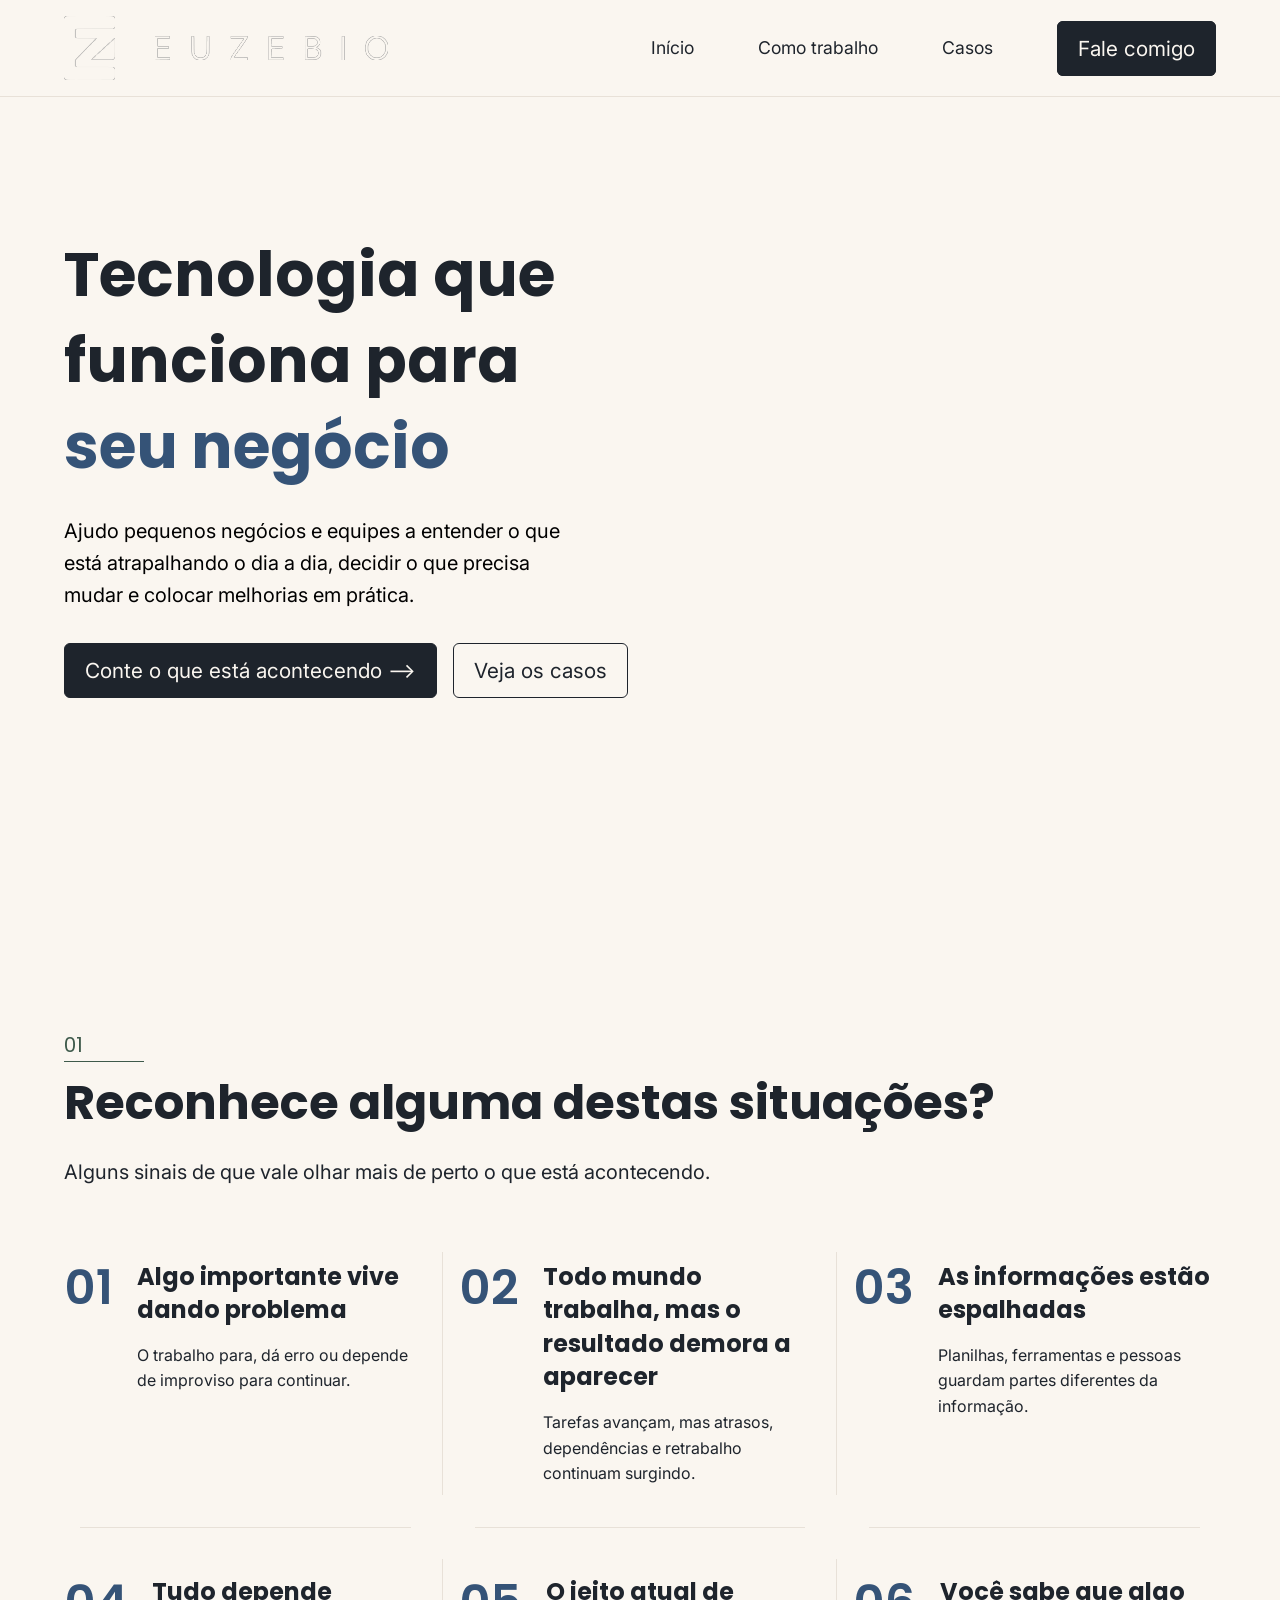
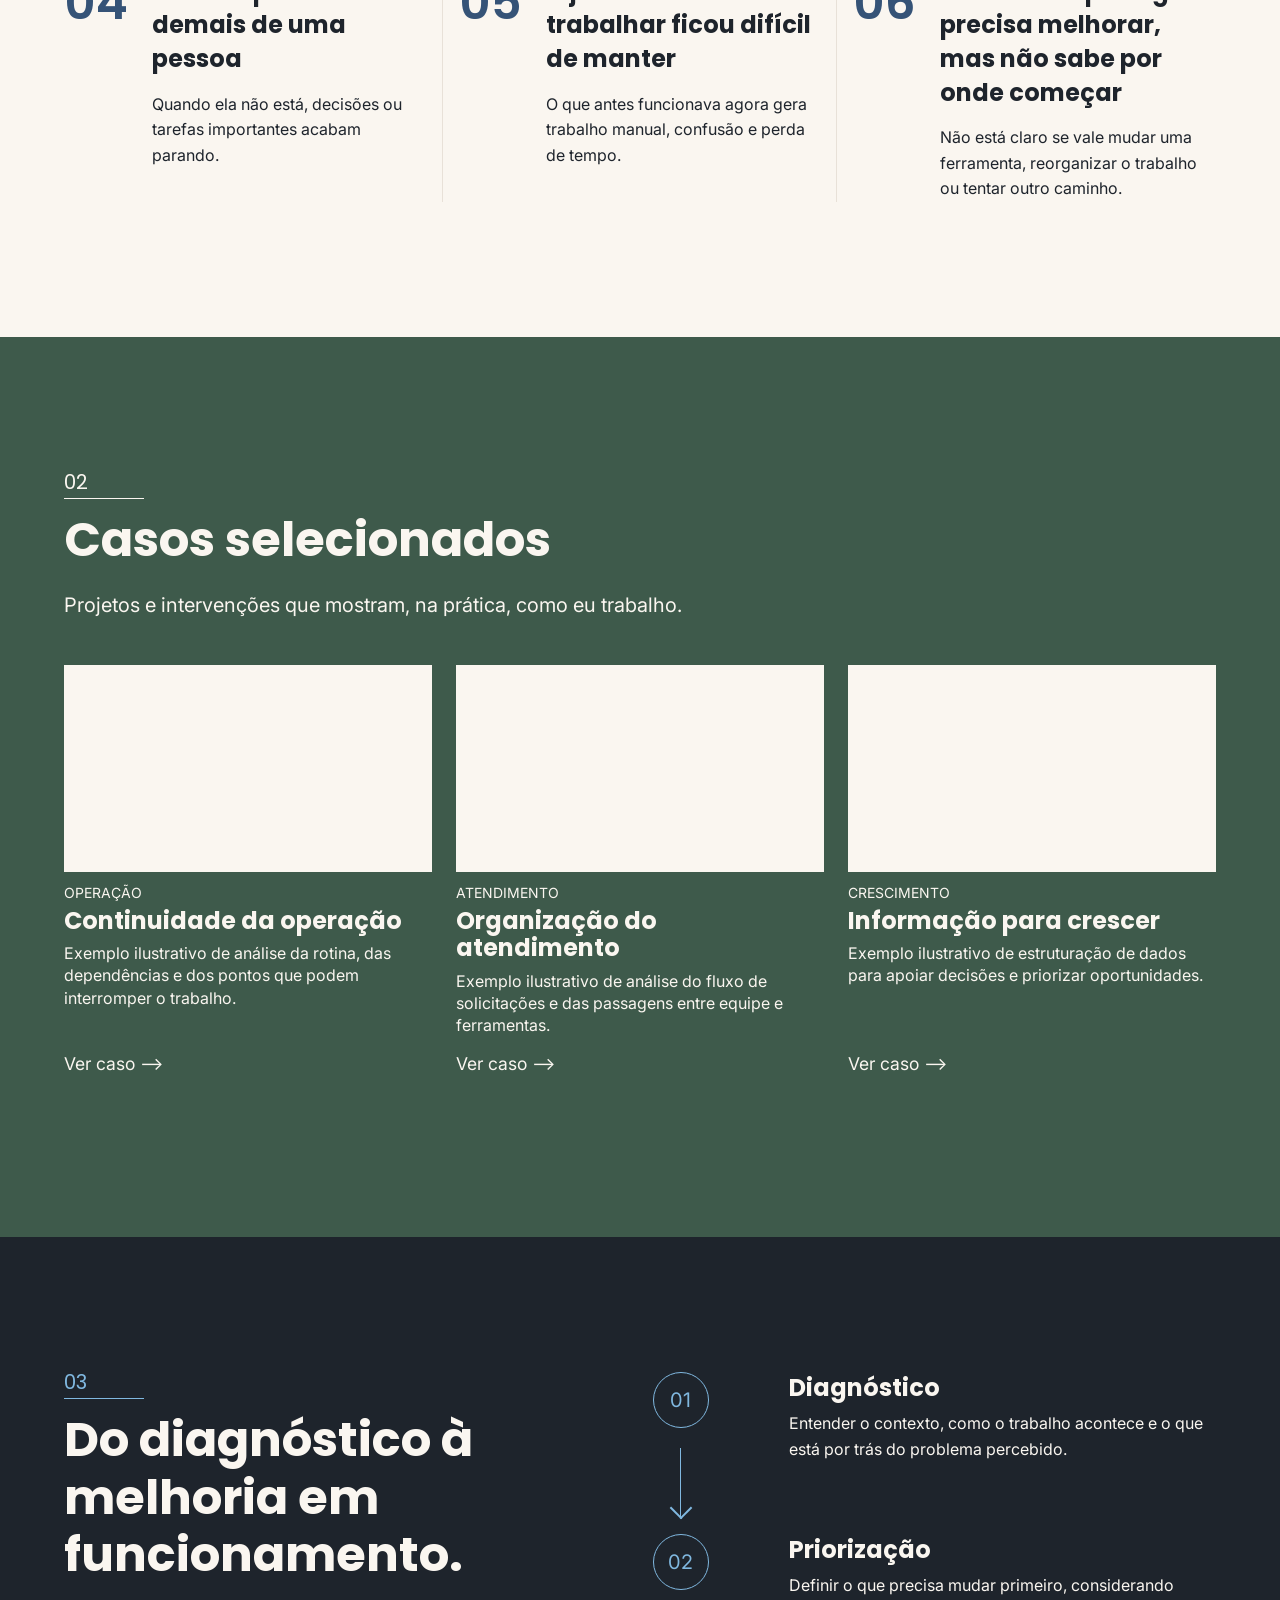
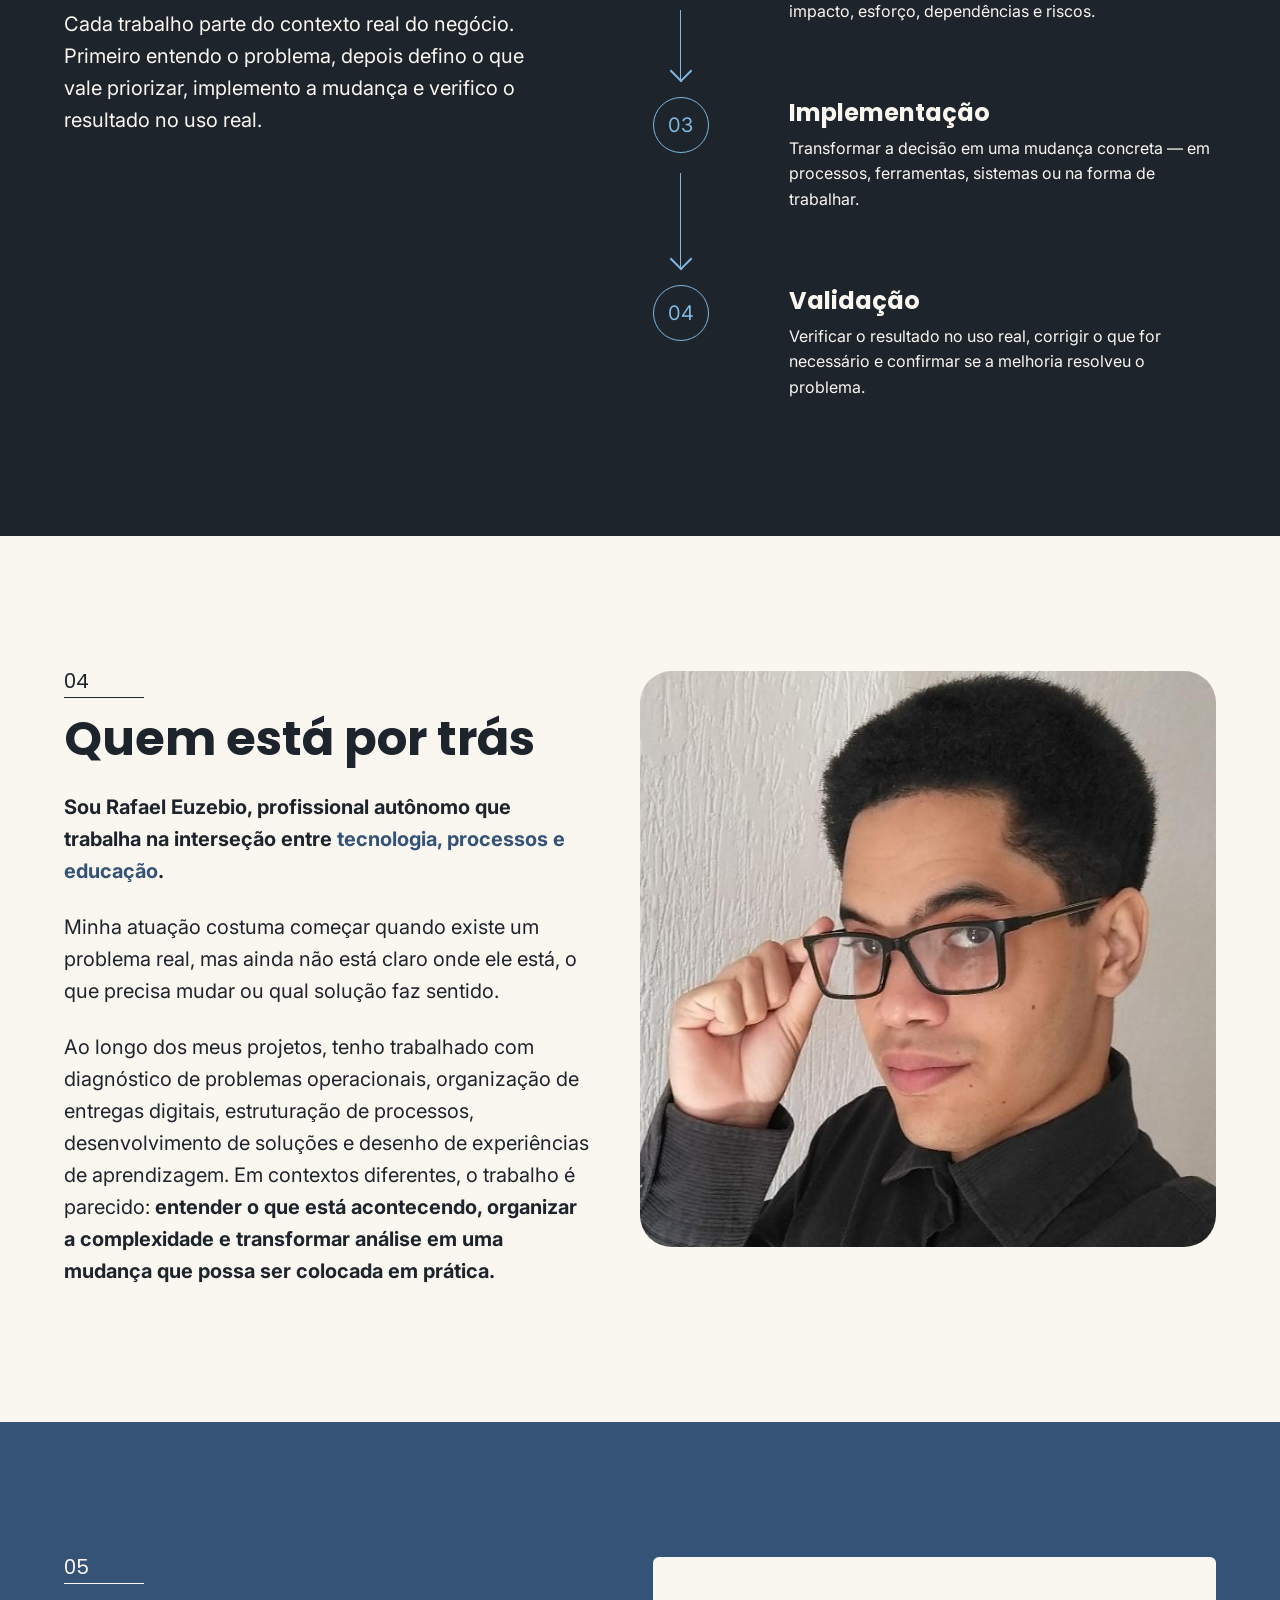
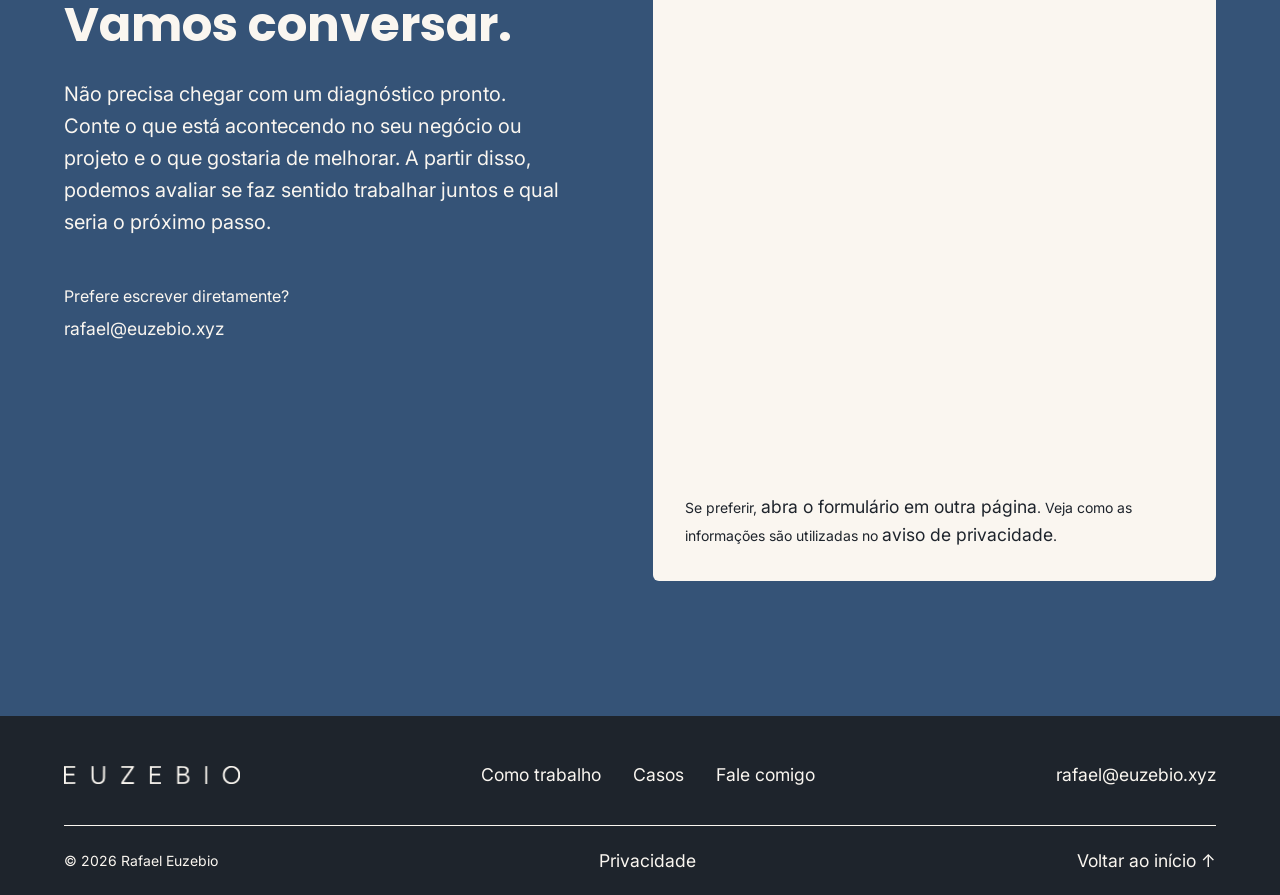
==== index.html @ 70270e17 "feat(contact): add Tally form and site footer" ====
<!doctype html>
<html lang="pt-BR">
  <head>
    <meta charset="utf-8">
    <meta name="viewport" content="width=device-width, initial-scale=1">
    <meta name="description" content="Rafael Euzebio ajuda pequenos negócios e equipes enxutas a entender problemas entre operação e tecnologia e colocar melhorias em prática.">
    <meta name="theme-color" content="#FAF6F0">

    <title>Rafael Euzebio | Operação e tecnologia</title>
    <link rel="preconnect" href="https://fonts.googleapis.com">
    <link rel="preconnect" href="https://fonts.gstatic.com" crossorigin>
    <link href="https://fonts.googleapis.com/css2?family=Inter:wght@400;600;700&family=Poppins:wght@400;600;700&display=swap" rel="stylesheet">
    <link rel="stylesheet" href="reset.css">
    <link rel="stylesheet" href="tokens.css">
    <link rel="stylesheet" href="style.css">
    <link rel="stylesheet" href="blocks/hero.css">
    <link rel="stylesheet" href="blocks/situations.css">
    <link rel="stylesheet" href="blocks/cases.css">
    <link rel="stylesheet" href="blocks/method.css">
    <link rel="stylesheet" href="blocks/about.css">
    <link rel="stylesheet" href="blocks/contact.css">
    <link rel="stylesheet" href="blocks/footer.css">
    <link rel="stylesheet" href="blocks/navbar.css">
    <link rel="stylesheet" href="blocks/link.css">
    <link rel="stylesheet" href="blocks/case-card.css">
    <link rel="stylesheet" href="blocks/menu.css">

    <link rel="canonical" href="https://euzebio.xyz/">
    <script src="blocks/menu.js" defer></script>
    <script src="blocks/navbar.js" defer></script>
    <script src="https://tally.so/widgets/embed.js" async></script>
  </head>
  <body>
    <header class="navbar">
      <a class="link navbar__brand" href="/" aria-label="Rafael Euzebio — página inicial">
        <span class="navbar__mark" aria-hidden="true">
          <img class="navbar__logo navbar__logo--charcoal" src="assets/brand/euzebio-mark-deep-coal.png" alt="">
          <img class="navbar__logo navbar__logo--paper" src="assets/brand/euzebio-mark-warm-paper.png" alt="">
        </span>
        <span class="navbar__wordmark" aria-hidden="true">
          <img class="navbar__logo navbar__logo--charcoal" src="assets/brand/wordmark-deep-coal.png" alt="">
          <img class="navbar__logo navbar__logo--paper" src="assets/brand/wordmark-warm-paper.png" alt="">
        </span>
      </a>

      <nav class="menu menu--themed" aria-label="Navegação principal">
        <button class="menu__toggle" type="button" aria-controls="menu-principal" aria-expanded="false" aria-label="Abrir menu">
          <svg class="menu__icon" viewBox="0 0 24 24" aria-hidden="true" focusable="false">
            <path class="menu__line menu__line--top" d="M4 6h16" fill="none" stroke="currentColor" stroke-linecap="round" stroke-width="2"></path>
            <path class="menu__line menu__line--middle" d="M4 12h16" fill="none" stroke="currentColor" stroke-linecap="round" stroke-width="2"></path>
            <path class="menu__line menu__line--bottom" d="M4 18h16" fill="none" stroke="currentColor" stroke-linecap="round" stroke-width="2"></path>
          </svg>
        </button>
        <ul class="menu__list" id="menu-principal">
          <li class="menu__item"><a class="link link--underlined link--underline-at-navbar-edge link--hover-lift" href="#inicio">Início</a></li>
          <li class="menu__item"><a class="link link--underlined link--underline-at-navbar-edge link--hover-lift" href="#como-trabalho">Como trabalho</a></li>
          <li class="menu__item"><a class="link link--underlined link--underline-at-navbar-edge link--hover-forest link--hover-lift" href="#casos">Casos</a></li>
          <li class="menu__item"><a class="link link--button link--button-slate" href="#contato">Fale comigo</a></li>
        </ul>
      </nav>
    </header>

    <main id="conteudo">
      <section id="inicio" class="hero" aria-labelledby="titulo-principal">
        <div class="hero__content">
          <h1 class="hero__title" id="titulo-principal">Tecnologia que funciona para <span class="hero__title-key-phrase">seu negócio</span></h1>
          <p class="hero__description">Ajudo pequenos negócios e equipes a entender o que está atrapalhando o dia a dia, decidir o que precisa mudar e colocar melhorias em prática.</p>
          <div class="hero__actions">
            <a class="link link--button link--button-compact link--button-slate link--button-semibold-hover" href="#contato">Conte o que está acontecendo --&gt;</a>
            <a class="link link--button link--button-compact link--button-inverted link--button-forest link--button-semibold-hover" href="#casos">Veja os casos</a>
          </div>
        </div>
      </section>

      <section class="situations" aria-labelledby="situacoes-titulo">
        <h2 class="situations__title" id="situacoes-titulo">
          <span class="situations__section-number" aria-hidden="true">01</span>
          Reconhece alguma destas situações?
        </h2>
        <p class="situations__description">Alguns sinais de que vale olhar mais de perto o que está acontecendo.</p>
        <ol class="situations__list">
          <li class="situations__item">
            <span class="situations__number" aria-hidden="true">01</span>
            <div class="situations__content">
              <h3 class="situations__item-title">Algo importante vive dando problema</h3>
              <p class="situations__text">O trabalho para, dá erro ou depende de improviso para continuar.</p>
            </div>
            <div class="situations__dividers" aria-hidden="true">
              <span class="situations__divider situations__divider--vertical situations__divider--wide situations__divider--tablet situations__divider--first-row"></span>
            </div>
          </li>
          <li class="situations__item">
            <span class="situations__number" aria-hidden="true">02</span>
            <div class="situations__content">
              <h3 class="situations__item-title">Todo mundo trabalha, mas o resultado demora a aparecer</h3>
              <p class="situations__text">Tarefas avançam, mas atrasos, dependências e retrabalho continuam surgindo.</p>
            </div>
            <div class="situations__dividers" aria-hidden="true">
              <span class="situations__divider situations__divider--vertical situations__divider--wide situations__divider--first-row"></span>
            </div>
          </li>
          <li class="situations__item">
            <span class="situations__number" aria-hidden="true">03</span>
            <div class="situations__content">
              <h3 class="situations__item-title">As informações estão espalhadas</h3>
              <p class="situations__text">Planilhas, ferramentas e pessoas guardam partes diferentes da informação.</p>
            </div>
            <div class="situations__dividers" aria-hidden="true">
              <span class="situations__divider situations__divider--horizontal situations__divider--tablet situations__divider--compact"></span>
              <span class="situations__divider situations__divider--vertical situations__divider--tablet"></span>
            </div>
          </li>
          <li class="situations__item">
            <span class="situations__number" aria-hidden="true">04</span>
            <div class="situations__content">
              <h3 class="situations__item-title">Tudo depende demais de uma pessoa</h3>
              <p class="situations__text">Quando ela não está, decisões ou tarefas importantes acabam parando.</p>
            </div>
            <div class="situations__dividers" aria-hidden="true">
              <span class="situations__divider situations__divider--horizontal situations__divider--wide situations__divider--tablet situations__divider--compact"></span>
              <span class="situations__divider situations__divider--vertical situations__divider--wide situations__divider--last-row"></span>
            </div>
          </li>
          <li class="situations__item">
            <span class="situations__number" aria-hidden="true">05</span>
            <div class="situations__content">
              <h3 class="situations__item-title">O jeito atual de trabalhar ficou difícil de manter</h3>
              <p class="situations__text">O que antes funcionava agora gera trabalho manual, confusão e perda de tempo.</p>
            </div>
            <div class="situations__dividers" aria-hidden="true">
              <span class="situations__divider situations__divider--horizontal situations__divider--wide situations__divider--tablet situations__divider--compact"></span>
              <span class="situations__divider situations__divider--vertical situations__divider--wide situations__divider--tablet situations__divider--last-row"></span>
            </div>
          </li>
          <li class="situations__item">
            <span class="situations__number" aria-hidden="true">06</span>
            <div class="situations__content">
              <h3 class="situations__item-title">Você sabe que algo precisa melhorar, mas não sabe por onde começar</h3>
              <p class="situations__text">Não está claro se vale mudar uma ferramenta, reorganizar o trabalho ou tentar outro caminho.</p>
            </div>
            <div class="situations__dividers" aria-hidden="true">
              <span class="situations__divider situations__divider--horizontal situations__divider--wide situations__divider--tablet situations__divider--compact"></span>
            </div>
          </li>
        </ol>
      </section>

      <section id="casos" class="cases" data-navbar-theme="forest" aria-labelledby="casos-titulo">
        <h2 id="casos-titulo" class="cases__title">
          <span class="cases__number" aria-hidden="true">02</span>
          Casos selecionados
        </h2>
        <p class="cases__description">Projetos e intervenções que mostram, na prática, como eu trabalho.</p>
        <!-- Destinos provisórios; atualizar quando as páginas de caso forem publicadas. -->
        <ul class="cases__list">
          <li class="cases__item">
            <article class="case-card">
              <figure class="case-card__image" aria-hidden="true"></figure>
              <p class="case-card__category">Operação</p>
              <h3 class="case-card__title">Continuidade da operação</h3>
              <p class="case-card__description">Exemplo ilustrativo de análise da rotina, das dependências e dos pontos que podem interromper o trabalho.</p>
              <a class="link link--paper link--underline-thin link--underline-from-left link--hover-slide-right case-card__link" href="casos/operacao.html">Ver caso --&gt;</a>
            </article>
          </li>
          <li class="cases__item">
            <article class="case-card">
              <figure class="case-card__image" aria-hidden="true"></figure>
              <p class="case-card__category">Atendimento</p>
              <h3 class="case-card__title">Organização do atendimento</h3>
              <p class="case-card__description">Exemplo ilustrativo de análise do fluxo de solicitações e das passagens entre equipe e ferramentas.</p>
              <a class="link link--paper link--underline-thin link--underline-from-left link--hover-slide-right case-card__link" href="casos/atendimento.html">Ver caso --&gt;</a>
            </article>
          </li>
          <li class="cases__item">
            <article class="case-card">
              <figure class="case-card__image" aria-hidden="true"></figure>
              <p class="case-card__category">Crescimento</p>
              <h3 class="case-card__title">Informação para crescer</h3>
              <p class="case-card__description">Exemplo ilustrativo de estruturação de dados para apoiar decisões e priorizar oportunidades.</p>
              <a class="link link--paper link--underline-thin link--underline-from-left link--hover-slide-right case-card__link" href="casos/crescimento.html">Ver caso --&gt;</a>
            </article>
          </li>
        </ul>
      </section>

      <section id="como-trabalho" class="method" data-navbar-theme="charcoal" aria-labelledby="metodo-titulo">
        <div class="method__intro">
          <h2 class="method__title" id="metodo-titulo">
            <span class="method__section-number" aria-hidden="true">03</span>
            Do diagnóstico à melhoria em funcionamento.
          </h2>
          <p class="method__description">Cada trabalho parte do contexto real do negócio. Primeiro entendo o problema, depois defino o que vale priorizar, implemento a mudança e verifico o resultado no uso real.</p>
        </div>
        <ol class="method__steps">
          <li class="method__step">
            <span class="method__step-number" aria-hidden="true">01</span>
            <div class="method__step-content">
              <h3 class="method__step-title">Diagnóstico</h3>
              <p class="method__step-description">Entender o contexto, como o trabalho acontece e o que está por trás do problema percebido.</p>
            </div>
            <span class="method__step-connector" aria-hidden="true">
              <span class="method__step-arrowhead"></span>
            </span>
          </li>
          <li class="method__step">
            <span class="method__step-number" aria-hidden="true">02</span>
            <div class="method__step-content">
              <h3 class="method__step-title">Priorização</h3>
              <p class="method__step-description">Definir o que precisa mudar primeiro, considerando impacto, esforço, dependências e riscos.</p>
            </div>
            <span class="method__step-connector" aria-hidden="true">
              <span class="method__step-arrowhead"></span>
            </span>
          </li>
          <li class="method__step">
            <span class="method__step-number" aria-hidden="true">03</span>
            <div class="method__step-content">
              <h3 class="method__step-title">Implementação</h3>
              <p class="method__step-description">Transformar a decisão em uma mudança concreta — em processos, ferramentas, sistemas ou na forma de trabalhar.</p>
            </div>
            <span class="method__step-connector" aria-hidden="true">
              <span class="method__step-arrowhead"></span>
            </span>
          </li>
          <li class="method__step">
            <span class="method__step-number" aria-hidden="true">04</span>
            <div class="method__step-content">
              <h3 class="method__step-title">Validação</h3>
              <p class="method__step-description">Verificar o resultado no uso real, corrigir o que for necessário e confirmar se a melhoria resolveu o problema.</p>
            </div>
          </li>
        </ol>
      </section>

      <section id="sobre" class="about" aria-labelledby="sobre-titulo">
        <div class="about__content">
          <h2 class="about__title" id="sobre-titulo">
            <span class="about__number" aria-hidden="true">04</span>
            Quem está por trás
          </h2>
          <div class="about__description">
            <p><strong>Sou Rafael Euzebio, profissional autônomo que trabalha na interseção entre <span class="about__highlight">tecnologia, processos e educação</span>.</strong></p>
            <p>Minha atuação costuma começar quando existe um problema real, mas ainda não está claro onde ele está, o que precisa mudar ou qual solução faz sentido.</p>
            <p>Ao longo dos meus projetos, tenho trabalhado com diagnóstico de problemas operacionais, organização de entregas digitais, estruturação de processos, desenvolvimento de soluções e desenho de experiências de aprendizagem. Em contextos diferentes, o trabalho é parecido: <strong>entender o que está acontecendo, organizar a complexidade e transformar análise em uma mudança que possa ser colocada em prática.</strong></p>
          </div>
        </div>
        <img class="about__photo" src="assets/images/rafael-euzebio.jpg" alt="Rafael Euzebio" width="640" height="640" loading="lazy">
      </section>

      <section id="contato" class="contact" data-navbar-theme="slate" aria-labelledby="contato-titulo">
        <div class="contact__intro">
          <h2 class="contact__title" id="contato-titulo">
            <span class="contact__number" aria-hidden="true">05</span>
            Vamos conversar.
          </h2>
          <p class="contact__description">Não precisa chegar com um diagnóstico pronto. Conte o que está acontecendo no seu negócio ou projeto e o que gostaria de melhorar. A partir disso, podemos avaliar se faz sentido trabalhar juntos e qual seria o próximo passo.</p>
          <p class="contact__alternative">
            Prefere escrever diretamente?
            <a class="link link--paper link--underline-from-left link--underline-thin" href="mailto:rafael@euzebio.xyz">rafael@euzebio.xyz</a>
          </p>
        </div>
        <div class="contact__form">
          <iframe class="contact__embed" data-tally-src="https://tally.so/embed/OQQZEk?alignLeft=1&amp;hideTitle=1&amp;dynamicHeight=1" loading="lazy" width="600" height="480" title="Contato — conte o que está acontecendo"></iframe>
          <p class="contact__notice">Se preferir, <a class="link link--underline-thin" href="https://tally.so/r/OQQZEk">abra o formulário em outra página</a>. Veja como as informações são utilizadas no <a class="link link--underline-thin" href="/privacidade/">aviso de privacidade</a>.</p>
        </div>
      </section>
    </main>

    <footer class="footer">
      <div class="footer__main">
        <a class="link" href="/" aria-label="EUZEBIO — início"><img class="footer__wordmark" src="/assets/brand/wordmark-warm-paper.png" alt="EUZEBIO" width="234" height="24"></a>
        <nav class="footer__nav" aria-label="Navegação do rodapé">
          <a class="link link--paper" href="/#como-trabalho">Como trabalho</a>
          <a class="link link--paper" href="/#casos">Casos</a>
          <a class="link link--paper" href="/#contato">Fale comigo</a>
        </nav>
        <a class="link link--paper" href="mailto:rafael@euzebio.xyz">rafael@euzebio.xyz</a>
      </div>
      <div class="footer__bottom">
        <p>&copy; <time datetime="2026">2026</time> Rafael Euzebio</p>
        <a class="link link--paper" href="/privacidade/">Privacidade</a>
        <a class="link link--paper" href="#inicio">Voltar ao início ↑</a>
      </div>
    </footer>
  </body>
</html>
---- tokens.css ----
:root {
  /* Paleta oficial EUZEBIO v1.0 */
  --color-paper-warm: #FAF6F0;
  --color-charcoal-deep: #1E242C;
  --color-slate-blue: #355377;
  --color-forest-green: #3E5A4B;
  --color-paper-border: #E8E1D8;

  /* Tipografia definida na especificação; as fontes locais são fallbacks. */
  --font-heading: "Poppins", sans-serif;
  --font-body: "Inter", sans-serif;

  /* Escala tipográfica baseada no corpo já usado de 1rem. */
  --font-size-caption: 0.75rem;
  --font-size-small: 0.875rem;
  --font-size-body: 1rem;
  --font-size-lead: 1.25rem;
  --font-size-heading-small: 1.5rem;
  --font-size-heading-medium: 3rem;
  --font-size-heading-large: 3.85rem;
  --font-size-link: 1.1rem;
  --font-size-button: 1.3rem;

  --page-gutter: clamp(1rem, 5vw, 4rem);
  --navbar-height: 6.0625rem;

  /* Breakpoints compartilhados; CSS vars não podem ser usadas dentro de @media. */
  --breakpoint-compact: 40em;
  --breakpoint-wide: 64em;
}

@media (max-width: 40em) {
  :root {
    --navbar-height: 5.0625rem;
  }
}
---- style.css ----
body {
  font-family: var(--font-body);
}

html {
  scroll-behavior: smooth;
  scroll-padding-top: var(--navbar-height);
}

main {
  padding-top: var(--navbar-height);
}

h1,
h2,
h3,
h4,
h5,
h6 {
  font-family: var(--font-heading);
}

button,
input,
select,
textarea {
  font-family: var(--font-heading);
}

@media (prefers-reduced-motion: reduce) {
  html {
    scroll-behavior: auto;
  }
}
---- blocks/hero.css ----
.hero {
  min-height: calc(100svh - var(--navbar-height));
  padding-top: clamp(6rem, 15vh, 12rem);
  padding-bottom: 3rem;
  padding-left: var(--page-gutter);
  padding-right: var(--page-gutter);
  background-color: var(--color-paper-warm);
}

.hero__content {
  max-width: 55%;
}

.hero__title {
  margin-bottom: 1.5rem;
  color: var(--color-charcoal-deep);
  font-size: var(--font-size-heading-large);
  line-height: 1.4;
}

.hero__title-key-phrase {
  position: relative;
  z-index: 0;
  color: var(--color-slate-blue);
  white-space: nowrap;
}

.hero__title-key-phrase::before {
  position: absolute;
  z-index: -1;
  top: 5%;
  right: 0;
  bottom: -5%;
  left: 0;
  /* background-color: var(--color-forest-green); */
  content: "";
}

.hero__description {
  max-width: 80%;
  font-size: var(--font-size-lead);
  line-height: 1.6;
}

.hero__actions {
  display: flex;
  flex-wrap: wrap;
  gap: 1rem;
  margin-top: 2rem;
}

/* Corresponde ao token --breakpoint-wide: 64em em tokens.css. */
@media (max-width: 64em) {
  .hero__content {
    max-width: 100%;
  }
}

@media (max-width: 40em) {
  .hero {
    padding-top: 3rem;
  }

  .hero__content {
    text-align: center;
  }

  .hero__title {
    font-size: 3rem;
    line-height: 1.15;
  }

  .hero__description {
    margin-right: auto;
    margin-left: auto;
  }

  .hero__actions {
    display: grid;
    grid-template-columns: 1fr;
    grid-auto-rows: 1fr;
    gap: 0.5rem;
  }

}
---- blocks/situations.css ----
.situations {
  padding: clamp(6rem, 15vh, 12rem) var(--page-gutter);
  background-color: var(--color-paper-warm);
  color: var(--color-charcoal-deep);
}

.situations__title {
  display: flex;
  flex-direction: column;
  gap: 0.75rem;
  font-size: var(--font-size-heading-medium);
  line-height: 1.2;
}

.situations__section-number {
  color: var(--color-forest-green);
  font-size: var(--font-size-lead);
  font-weight: 400;
  line-height: 1;
}

.situations__section-number::after {
  display: block;
  width: 5rem;
  height: 1px;
  margin-top: 0.375rem;
  background-color: currentColor;
  content: "";
}

.situations__description {
  margin-top: 1.5rem;
  font-size: var(--font-size-lead);
  line-height: 1.6;
}

.situations__list {
  display: grid;
  grid-template-columns: repeat(3, minmax(0, 1fr));
  gap: 5rem 2rem;
  margin: 4rem 0 0;
  padding: 0;
  list-style: none;
}

.situations__item {
  position: relative;
  display: grid;
  grid-template-columns: auto minmax(0, 1fr);
  align-items: start;
  column-gap: 1.5rem;
}

.situations__dividers {
  position: absolute;
  inset: 0;
  pointer-events: none;
}

.situations__divider {
  position: absolute;
  display: none;
  background-color: var(--color-paper-border);
}

.situations__divider--horizontal {
  top: -2.5rem;
  right: 1rem;
  left: 1rem;
  height: 1px;
}

.situations__divider--vertical {
  top: -0.5rem;
  right: -1rem;
  bottom: -0.5rem;
  width: 1px;
}

.situations__divider--first-row {
  top: 0;
}

.situations__divider--last-row {
  bottom: 0;
}

.situations__divider--wide {
  display: block;
}

.situations__content {
  max-width: 24rem;
  margin-top: 0.5rem;
}

.situations__item-title {
  font-size: var(--font-size-heading-small);
  line-height: 1.4;
}

.situations__number {
  color: var(--color-slate-blue);
  font-family: var(--font-heading);
  font-size: var(--font-size-heading-medium);
  font-weight: 600;
  white-space: nowrap;
}

.situations__text {
  margin-top: 1rem;
  font-size: var(--font-size-body);
  line-height: 1.6;
}

/* Corresponde ao token --breakpoint-wide: 64em. */
@media (max-width: 64em) {
  .situations__list {
    grid-template-columns: repeat(2, minmax(0, 1fr));
    gap: 4rem 2rem;
  }

  .situations__divider--wide {
    display: none;
  }

  .situations__divider--tablet {
    display: block;
  }

  .situations__divider--horizontal {
    top: -2rem;
  }

  .situations__divider--vertical {
    top: 0;
    bottom: 0;
  }
}

/* Corresponde ao token --breakpoint-compact: 40em. */
@media (max-width: 40em) {
  .situations {
    padding-top: 3rem;
    padding-bottom: 3rem;
  }

  .situations__list {
    grid-template-columns: 1fr;
    gap: 3rem;
  }

  .situations__divider--tablet {
    display: none;
  }

  .situations__divider--compact {
    display: block;
  }

  .situations__divider--horizontal {
    top: -1.5rem;
    right: 0;
    left: 0;
  }

  .situations__divider--vertical {
    display: none;
  }

  .situations__number {
    font-size: var(--font-size-heading-small);
  }
}
---- blocks/cases.css ----
.cases {
  min-height: 100svh;
  padding-top: clamp(6rem, 15vh, 12rem);
  padding-bottom: clamp(6rem, 15vh, 12rem);
  padding-right: var(--page-gutter);
  padding-left: var(--page-gutter);
  background-color: var(--color-forest-green);
  color: var(--color-paper-warm);
}

.cases__title {
  display: flex;
  flex-direction: column;
  gap: 0.75rem;
  font-size: var(--font-size-heading-medium);
  line-height: 1.2;
}

.cases__description {
  margin-top: 1.5rem;
  font-size: var(--font-size-lead);
}

.cases__list {
  display: grid;
  grid-template-columns: repeat(3, minmax(0, 1fr));
  gap: 2.5rem 1.5rem;
  margin-top: 3rem;
  padding: 0;
  list-style: none;
}

.cases__number {
  font-size: var(--font-size-lead);
  font-weight: 400;
  line-height: 1;
}

.cases__number::after {
  display: block;
  width: 5rem;
  height: 1px;
  margin-top: 0.375rem;
  background-color: currentColor;
  content: "";
}

/* Corresponde ao token --breakpoint-wide: 64em em tokens.css. */
@media (max-width: 64em) {
  .cases__list {
    grid-template-columns: 1fr;
  }
}

/* Corresponde ao token --breakpoint-compact: 40em em tokens.css. */
@media (max-width: 40em) {
  .cases {
    padding-top: 3rem;
    padding-bottom: 3rem;
  }
}
---- blocks/method.css ----
.method {
  --method-accent: #80B8E0;
  --method-number-size: 3.5rem;
  --method-step-gap: 4.5rem;

  display: grid;
  grid-template-columns: minmax(0, 0.9fr) minmax(0, 1.1fr);
  gap: clamp(3rem, 8vw, 8rem) clamp(4rem, 10vw, 14rem);
  padding: clamp(6rem, 15vh, 12rem) var(--page-gutter);
  background-color: var(--color-charcoal-deep);
  color: var(--color-paper-warm);
}

.method__intro {
  max-width: 36rem;
}

.method__title {
  display: flex;
  flex-direction: column;
  gap: 0.75rem;
  font-size: var(--font-size-heading-medium);
  line-height: 1.2;
}

.method__section-number {
  color: var(--method-accent);
  font-size: var(--font-size-lead);
  font-weight: 400;
  line-height: 1;
}

.method__section-number::after {
  display: block;
  width: 5rem;
  height: 1px;
  margin-top: 0.375rem;
  background-color: currentColor;
  content: "";
}

.method__description {
  margin-top: 1.5rem;
  font-size: var(--font-size-lead);
  line-height: 1.6;
}

.method__steps {
  display: flex;
  flex-direction: column;
  gap: var(--method-step-gap);
  margin: 0;
  padding: 0;
  list-style: none;
}

.method__step {
  position: relative;
  display: grid;
  grid-template-columns: auto minmax(0, 1fr);
  align-items: start;
  column-gap: 5rem;
}

.method__step-connector {
  position: absolute;
  top: calc(var(--method-number-size) + 1.25rem);
  bottom: calc(1rem - var(--method-step-gap));
  left: calc((var(--method-number-size) - 1px) / 2);
  width: 1px;
  color: var(--method-accent);
  background-color: currentColor;
}

.method__step-arrowhead {
  position: absolute;
  bottom: 0.125rem;
  left: 50%;
  width: 1rem;
  height: 1rem;
  border-right: 2px solid currentColor;
  border-bottom: 2px solid currentColor;
  transform: translateX(-50%) rotate(45deg);
}

.method__step-number {
  display: grid;
  width: var(--method-number-size);
  height: var(--method-number-size);
  place-items: center;
  border: 1px solid currentColor;
  border-radius: 50%;
  color: var(--method-accent);
  font-size: var(--font-size-lead);
  line-height: 1;
}

.method__step-title {
  font-size: var(--font-size-heading-small);
  line-height: 1.3;
}

.method__step-description {
  margin-top: 0.5rem;
  font-size: var(--font-size-body);
  line-height: 1.6;
}

/* Corresponde ao token --breakpoint-wide: 64em em tokens.css. */
@media (max-width: 64em) {
  .method {
    grid-template-columns: minmax(0, 1fr);
    gap: 3rem;
  }

  .method__step-content {
    max-width: 28rem;
  }
}

/* Corresponde ao token --breakpoint-compact: 40em em tokens.css. */
@media (max-width: 40em) {
  .method {
    --method-step-gap: 2.5rem;

    gap: 2rem;
    padding-top: 3rem;
    padding-bottom: 3rem;
  }

  .method__step {
    column-gap: 1.5rem;
  }

  .method__title {
    font-size: 2.25rem;
  }
}
---- blocks/about.css ----
.about {
  display: flex;
  align-items: flex-start;
  gap: 3rem;
  padding: clamp(6rem, 15vh, 12rem) var(--page-gutter);
  background-color: var(--color-paper-warm);
  color: var(--color-charcoal-deep);
}

.about__content {
  flex: 1;
  min-width: 0;
}

.about__title {
  display: flex;
  flex-direction: column;
  gap: 0.75rem;
  font-size: var(--font-size-heading-medium);
  line-height: 1.2;
}

.about__number {
  font-size: var(--font-size-lead);
  font-weight: 400;
  line-height: 1;
}

.about__number::after {
  display: block;
  width: 5rem;
  height: 1px;
  margin-top: 0.375rem;
  background-color: currentColor;
  content: "";
}

.about__description {
  display: flex;
  flex-direction: column;
  gap: 1.5rem;
  margin-top: 1.5rem;
  font-size: var(--font-size-lead);
  line-height: 1.6;
}

.about__highlight {
  color: var(--color-slate-blue);
}

.about__photo {
  flex: 0 1 38rem;
  width: 38rem;
  max-width: 50%;
  height: auto;
  border-radius: 2rem;
}

/* Corresponde ao token --breakpoint-wide: 64em em tokens.css. */
@media (max-width: 64em) {
  .about {
    flex-direction: column;
  }

  .about__photo {
    flex: none;
    max-width: 100%;
  }
}

/* Corresponde ao token --breakpoint-compact: 40em em tokens.css. */
@media (max-width: 40em) {
  .about {
    gap: 2rem;
    padding-top: 3rem;
    padding-bottom: 3rem;
  }

  .about__title {
    font-size: 2.25rem;
  }
}
---- blocks/contact.css ----
.contact {
  --theme-background: var(--color-slate-blue);
  --theme-foreground: var(--color-paper-warm);
  display: flex;
  align-items: flex-start;
  gap: clamp(3rem, 7vw, 7rem);
  padding: clamp(6rem, 15vh, 12rem) var(--page-gutter);
  background-color: var(--theme-background);
  color: var(--theme-foreground);
}

.contact__intro {
  flex: 1;
  min-width: 0;
}

.contact__title {
  display: flex;
  flex-direction: column;
  gap: 0.75rem;
  font-size: var(--font-size-heading-medium);
  line-height: 1.2;
}

.contact__number {
  font-size: var(--font-size-lead);
  font-weight: 400;
  line-height: 1;
}

.contact__number::after {
  display: block;
  width: 5rem;
  height: 1px;
  margin-top: 0.375rem;
  background-color: currentColor;
  content: "";
}

.contact__description {
  max-width: 32rem;
  margin-top: 1.5rem;
  font-size: var(--font-size-lead);
  line-height: 1.6;
}

.contact__alternative {
  display: flex;
  flex-direction: column;
  align-items: flex-start;
  gap: 0.75rem;
  margin-top: 3rem;
}

.contact__form {
  flex: 1;
  min-width: 0;
  padding: 2rem;
  border-radius: 0.375rem;
  background-color: var(--color-paper-warm);
  color: var(--color-charcoal-deep);
}

.contact__embed {
  display: block;
  width: 100%;
  border: 0;
}

.contact__notice {
  margin-top: 1.5rem;
  font-size: var(--font-size-small);
  line-height: 1.6;
}

/* Corresponde ao token --breakpoint-wide: 64em em tokens.css. */
@media (max-width: 64em) {
  .contact {
    flex-direction: column;
  }

  .contact__form {
    width: 100%;
    max-width: 42rem;
  }
}

/* Corresponde ao token --breakpoint-compact: 40em em tokens.css. */
@media (max-width: 40em) {
  .contact {
    padding-top: 3rem;
    padding-bottom: 3rem;
  }

  .contact__title {
    font-size: 2.25rem;
  }

  .contact__form {
    padding: 1rem;
  }
}
---- blocks/footer.css ----
.footer {
  padding: 3rem var(--page-gutter) 1.5rem;
  background-color: var(--color-charcoal-deep);
  color: var(--color-paper-warm);
}

.footer__main,
.footer__bottom {
  display: flex;
  flex-wrap: wrap;
  align-items: center;
  justify-content: space-between;
  gap: 2rem;
}

.footer__wordmark {
  width: 11rem;
  height: auto;
}

.footer__nav {
  display: flex;
  flex-wrap: wrap;
  gap: 1.5rem 2rem;
}

.footer__bottom {
  margin-top: 2.5rem;
  padding-top: 1.5rem;
  border-top: 1px solid var(--color-paper-warm);
  font-size: var(--font-size-small);
}

/* Corresponde ao token --breakpoint-compact: 40em em tokens.css. */
@media (max-width: 40em) {
  .footer__main,
  .footer__bottom {
    align-items: flex-start;
    flex-direction: column;
    gap: 1.5rem;
  }
}
---- blocks/navbar.css ----
.navbar {
  --theme-background: var(--color-paper-warm);
  --theme-foreground: var(--color-charcoal-deep);
  --navbar-border: var(--color-paper-border);
  --navbar-logo-charcoal-opacity: 1;
  --navbar-logo-paper-opacity: 0;
  position: fixed;
  z-index: 10;
  top: 0;
  right: 0;
  left: 0;
  display: flex;
  align-items: center;
  justify-content: space-between;
  padding-top: 1rem;
  padding-bottom: 1rem;
  padding-left: var(--page-gutter);
  padding-right: var(--page-gutter);
  border-bottom: 1px solid var(--navbar-border);
  background-color: var(--theme-background);
  color: var(--theme-foreground);
  transition: background-color 300ms ease, color 300ms ease, border-color 300ms ease;
}

.navbar--forest {
  --theme-background: var(--color-forest-green);
}

.navbar--charcoal {
  --theme-background: var(--color-charcoal-deep);
}

.navbar--slate {
  --theme-background: var(--color-slate-blue);
}

.navbar--forest,
.navbar--charcoal,
.navbar--slate {
  --theme-foreground: var(--color-paper-warm);
  --navbar-border: var(--color-paper-warm);
  --navbar-logo-charcoal-opacity: 0;
  --navbar-logo-paper-opacity: 1;
}

.navbar__brand {
  display: inline-flex;
  align-items: center;
  gap: 2.5rem;
}

.navbar__mark,
.navbar__wordmark {
  position: relative;
  display: grid;
  flex: none;
}

.navbar__mark {
  width: 3.158rem;
  height: 4rem;
}

.navbar__wordmark {
  width: 14.61rem;
  height: 1.5rem;
}

.navbar__logo {
  grid-area: 1 / 1;
  width: 100%;
  height: 100%;
  object-fit: contain;
  transition: opacity 300ms ease;
}

.navbar__logo--charcoal {
  opacity: var(--navbar-logo-charcoal-opacity);
}

.navbar__logo--paper {
  opacity: var(--navbar-logo-paper-opacity);
}

/* Corresponde ao token --breakpoint-compact: 40em em tokens.css. */
@media (max-width: 40em) {
  .navbar__brand {
    gap: 1.875rem;
  }

  .navbar__mark {
    width: 2.369rem;
    height: 3rem;
  }

  .navbar__wordmark {
    width: 10.957rem;
    height: 1.125rem;
  }
}

@media (prefers-reduced-motion: reduce) {
  .navbar,
  .navbar__logo {
    transition: none;
  }
}
---- blocks/link.css ----
.link {
  --link-underline-thickness: 3px;
  color: var(--color-charcoal-deep);
  font-size: var(--font-size-link);
  text-decoration: none;
}

.link--underline-thin {
  --link-underline-thickness: 1px;
}

.link--underline-offset-large {
  text-underline-offset: 0.5rem;
}

.link--underline-from-left {
  position: relative;
  display: inline-flex;
}

.link--underline-from-left::after {
  position: absolute;
  right: 0;
  bottom: -0.5rem;
  left: 0;
  height: var(--link-underline-thickness);
  background-color: currentColor;
  content: "";
  transform: scaleX(0);
  transform-origin: left;
  transition: transform 180ms ease;
}

.link--hover-slide-right {
  transition: transform 180ms ease;
}

.link--hover-slide-right:focus-visible {
  transform: translateX(3px);
}

.link--paper {
  color: var(--color-paper-warm);
}

.link--hover-forest:hover,
.link--hover-forest:focus-visible {
  color: var(--color-forest-green);
}

.link--hover-paper:hover,
.link--hover-paper:focus-visible {
  color: var(--color-paper-warm);
}

.link--hover-lift {
  transition: transform 180ms ease;
}

.link--hover-lift:focus-visible {
  transform: translateY(-2px);
}

.link:focus-visible {
  outline: 2px solid currentColor;
  outline-offset: 3px;
}

.link--underlined {
  position: relative;
  display: flex;
  align-items: center;
  line-height: 1.25;
  text-decoration: none;
  white-space: nowrap;
}

.link--underlined:not(.link--button)::after {
  position: absolute;
  right: 0;
  bottom: -0.25rem;
  left: 0;
  height: 3px;
  background-color: currentColor;
  content: "";
  transform: scaleX(0);
  transform-origin: center;
  transition: transform 180ms ease;
}

.link--underline-at-navbar-edge:not(.link--button)::after {
  bottom: -2.5rem;
}

.link--underlined:not(.link--button):focus-visible::after {
  transform: scaleX(1);
}

/* Corresponde ao token --breakpoint-wide: 64em em tokens.css. */
@media (max-width: 64em) {
  .link--underlined {
    font-size: 1.2rem;
  }

  .link--underline-at-navbar-edge:not(.link--button)::after {
    bottom: -0.25rem;
  }
}

.link--button {
  padding: 0.875rem 1.25rem;
  border: 1px solid var(--color-charcoal-deep);
  border-radius: 0.375rem;
  background-color: var(--color-charcoal-deep);
  color: var(--color-paper-warm);
  font-size: var(--font-size-button);
  text-align: center;
  transition: background-color 300ms ease-in-out, color 300ms ease-in-out;
}

.link--button:focus-visible {
  background-color: var(--color-paper-warm);
  color: var(--color-charcoal-deep);
  outline-color: var(--color-charcoal-deep);
}

.link--button:active {
  background-color: var(--color-charcoal-deep);
  color: var(--color-paper-warm);
}

.link--button-inverted {
  background-color: var(--color-paper-warm);
  color: var(--color-charcoal-deep);
}

.link--button-inverted:active {
  background-color: var(--color-paper-warm);
  color: var(--color-charcoal-deep);
}

.link--button-forest:focus-visible:not(:active) {
  background-color: var(--color-forest-green);
  color: var(--color-paper-warm);
}

.link--button-slate:focus-visible:not(:active) {
  background-color: var(--color-slate-blue);
  color: var(--color-paper-warm);
}

.link--button-inverted-themed {
  border-color: var(--theme-foreground);
  background-color: var(--theme-foreground);
  color: var(--theme-background);
}

.link--button-inverted-themed:focus-visible:not(:active) {
  background-color: var(--theme-background);
  color: var(--theme-foreground);
}

.link--button-inverted-themed:active {
  background-color: var(--theme-foreground);
  color: var(--theme-background);
}

.link--button-inverted-themed:focus-visible {
  outline-color: var(--theme-foreground);
}

.link--button-semibold-hover:focus-visible {
  font-weight: 600;
}

@media (hover: hover) {
  .link--hover-forest:hover {
    color: var(--color-forest-green);
  }

  .link--hover-lift:hover {
    transform: translateY(-2px);
  }

  .link--hover-slide-right:hover {
    transform: translateX(3px);
  }

  .link:not(.link--underlined):not(.link--button):not(.link--underline-from-left):hover {
    text-decoration: underline;
    text-decoration-thickness: var(--link-underline-thickness);
  }

  .link--underlined:not(.link--button):hover::after {
    transform: scaleX(1);
  }

  .link--underline-from-left:hover::after {
    transform: scaleX(1);
  }

  .link--button:hover {
    background-color: var(--color-paper-warm);
    color: var(--color-charcoal-deep);
  }

  .link--button-forest:hover:not(:active) {
    background-color: var(--color-forest-green);
    color: var(--color-paper-warm);
  }

  .link--button-slate:hover:not(:active) {
    background-color: var(--color-slate-blue);
    color: var(--color-paper-warm);
  }

  .link--button-inverted-themed:hover:not(:active) {
    background-color: var(--theme-background);
    color: var(--theme-foreground);
  }

  .link--button-semibold-hover:hover {
    font-weight: 600;
  }
}

@media (hover: none) {
  .link--button-forest:active {
    background-color: var(--color-forest-green);
    color: var(--color-paper-warm);
  }
}

/* Corresponde ao token --breakpoint-compact: 40em em tokens.css. */
@media (max-width: 40em) {
  .link--button-compact {
    padding: 0.875rem 0.625rem;
    font-size: 1rem;
  }
}

@media (prefers-reduced-motion: reduce) {
  .link--underlined::after,
  .link--underline-from-left::after,
  .link--button,
  .link--hover-lift,
  .link--hover-slide-right {
    transition: none;
  }

  .link--hover-lift:hover,
  .link--hover-lift:focus-visible,
  .link--hover-slide-right:hover,
  .link--hover-slide-right:focus-visible {
    transform: none;
  }
}
---- blocks/case-card.css ----
.case-card {
  display: flex;
  flex-direction: column;
  height: 100%;
}

.case-card__image {
  aspect-ratio: 4 / 3;
  margin-bottom: 1.25rem;
  background-color: var(--color-paper-warm);
}

.case-card__category {
  margin-bottom: 0.5rem;
  font-size: var(--font-size-small);
  font-weight: 400;
  text-transform: uppercase;
}

.case-card__title {
  margin-bottom: 0.75rem;
  font-size: var(--font-size-heading-small);
  line-height: 1.25;
}

.case-card__description {
  display: -webkit-box;
  margin-bottom: 1.5rem;
  overflow: hidden;
  line-height: 1.5;
  -webkit-box-orient: vertical;
  -webkit-line-clamp: 3;
  line-clamp: 3;
}

.case-card__link {
  align-self: flex-start;
  margin-top: auto;
}

@media (min-width: 64.01em) {
  .case-card__image {
    aspect-ratio: 16 / 9;
    margin-bottom: 0.75rem;
  }

  .case-card__category {
    margin-bottom: 0.375rem;
  }

  .case-card__title {
    margin-bottom: 0.5rem;
    line-height: 1.15;
  }

  .case-card__description {
    margin-bottom: 1rem;
    line-height: 1.4;
  }
}
---- blocks/menu.css ----
.menu {
  --menu-background: var(--color-paper-warm);
  --menu-foreground: var(--color-charcoal-deep);
  position: relative;
  display: flex;
  align-items: center;
}

.menu--themed {
  --menu-background: var(--theme-background);
  --menu-foreground: var(--theme-foreground);
}

.menu__toggle {
  display: none;
  width: 44px;
  height: 44px;
  padding: 0.5rem;
  border: 1px solid var(--menu-foreground);
  border-radius: 0.25rem;
  background-color: var(--menu-background);
  color: var(--menu-foreground);
  cursor: pointer;
  transition: background-color 300ms ease, color 300ms ease, border-color 300ms ease;
}

.menu__toggle--open {
  background-color: var(--menu-background);
  color: var(--menu-foreground);
}

.menu__toggle:hover,
.menu__toggle--open:hover {
  background-color: var(--menu-foreground);
  color: var(--menu-background);
}

.menu__toggle:focus-visible {
  outline: 2px solid currentColor;
  outline-offset: 3px;
}

.menu__icon {
  width: 1.5rem;
  height: 1.5rem;
}

.menu__line {
  transform-box: view-box;
  transform-origin: center;
  transition: transform 180ms ease, opacity 180ms ease;
}

.menu__toggle--open .menu__line--top {
  transform: rotate(45deg) translateY(6px);
}

.menu__toggle--open .menu__line--middle {
  opacity: 0;
}

.menu__toggle--open .menu__line--bottom {
  transform: rotate(-45deg) translateY(-6px);
}

.menu__list {
  display: flex;
  align-items: center;
  gap: 4rem;
  margin: 0;
  padding: 0;
  list-style: none;
}

/* Corresponde ao token --breakpoint-wide: 64em em tokens.css. */
@media (max-width: 64em) {
  .menu__toggle {
    display: grid;
    place-items: center;
    width: 48px;
    height: 48px;
  }

  .menu__icon {
    width: 1.625rem;
    height: 1.625rem;
  }

  .menu__list {
    position: absolute;
    z-index: 1;
    top: calc(100% + 0.5rem);
    right: 0;
    left: auto;
    display: flex;
    align-items: flex-end;
    flex-direction: column;
    gap: 1.75rem;
    width: max-content;
    padding: 1.5rem;
    border: 1px solid var(--menu-foreground);
    border-radius: 0.25rem;
    background-color: var(--menu-background);
    transition: background-color 300ms ease, border-color 300ms ease;
    pointer-events: none;
    transform: scaleY(0);
    transform-origin: top;
    visibility: hidden;
  }

  .menu__list::before,
  .menu__list::after {
    position: absolute;
    bottom: calc(100% - 1px);
    width: 0;
    height: 0;
    border-style: solid;
    content: "";
  }

  .menu__list::before {
    right: 15px;
    border-width: 0 9px 10px;
    border-color: transparent transparent var(--menu-foreground);
  }

  .menu__list::after {
    bottom: calc(100% - 2px);
    right: 16px;
    border-width: 0 8px 9px;
    border-color: transparent transparent var(--menu-background);
  }

  .menu__list::before,
  .menu__list::after {
    transition: border-color 300ms ease;
  }

  .menu--animating .menu__list {
    transition: transform 220ms ease, visibility 220ms, background-color 300ms ease, border-color 300ms ease;
  }

  .menu--open .menu__list {
    pointer-events: auto;
    transform: scaleY(1);
    visibility: visible;
  }
}

@media (prefers-reduced-motion: reduce) {
  .menu__line {
    transition: none;
  }

  .menu__toggle {
    transition: none;
  }

  .menu__list,
  .menu--animating .menu__list {
    transition: none;
  }

  .menu__list::before,
  .menu__list::after {
    transition: none;
  }
}
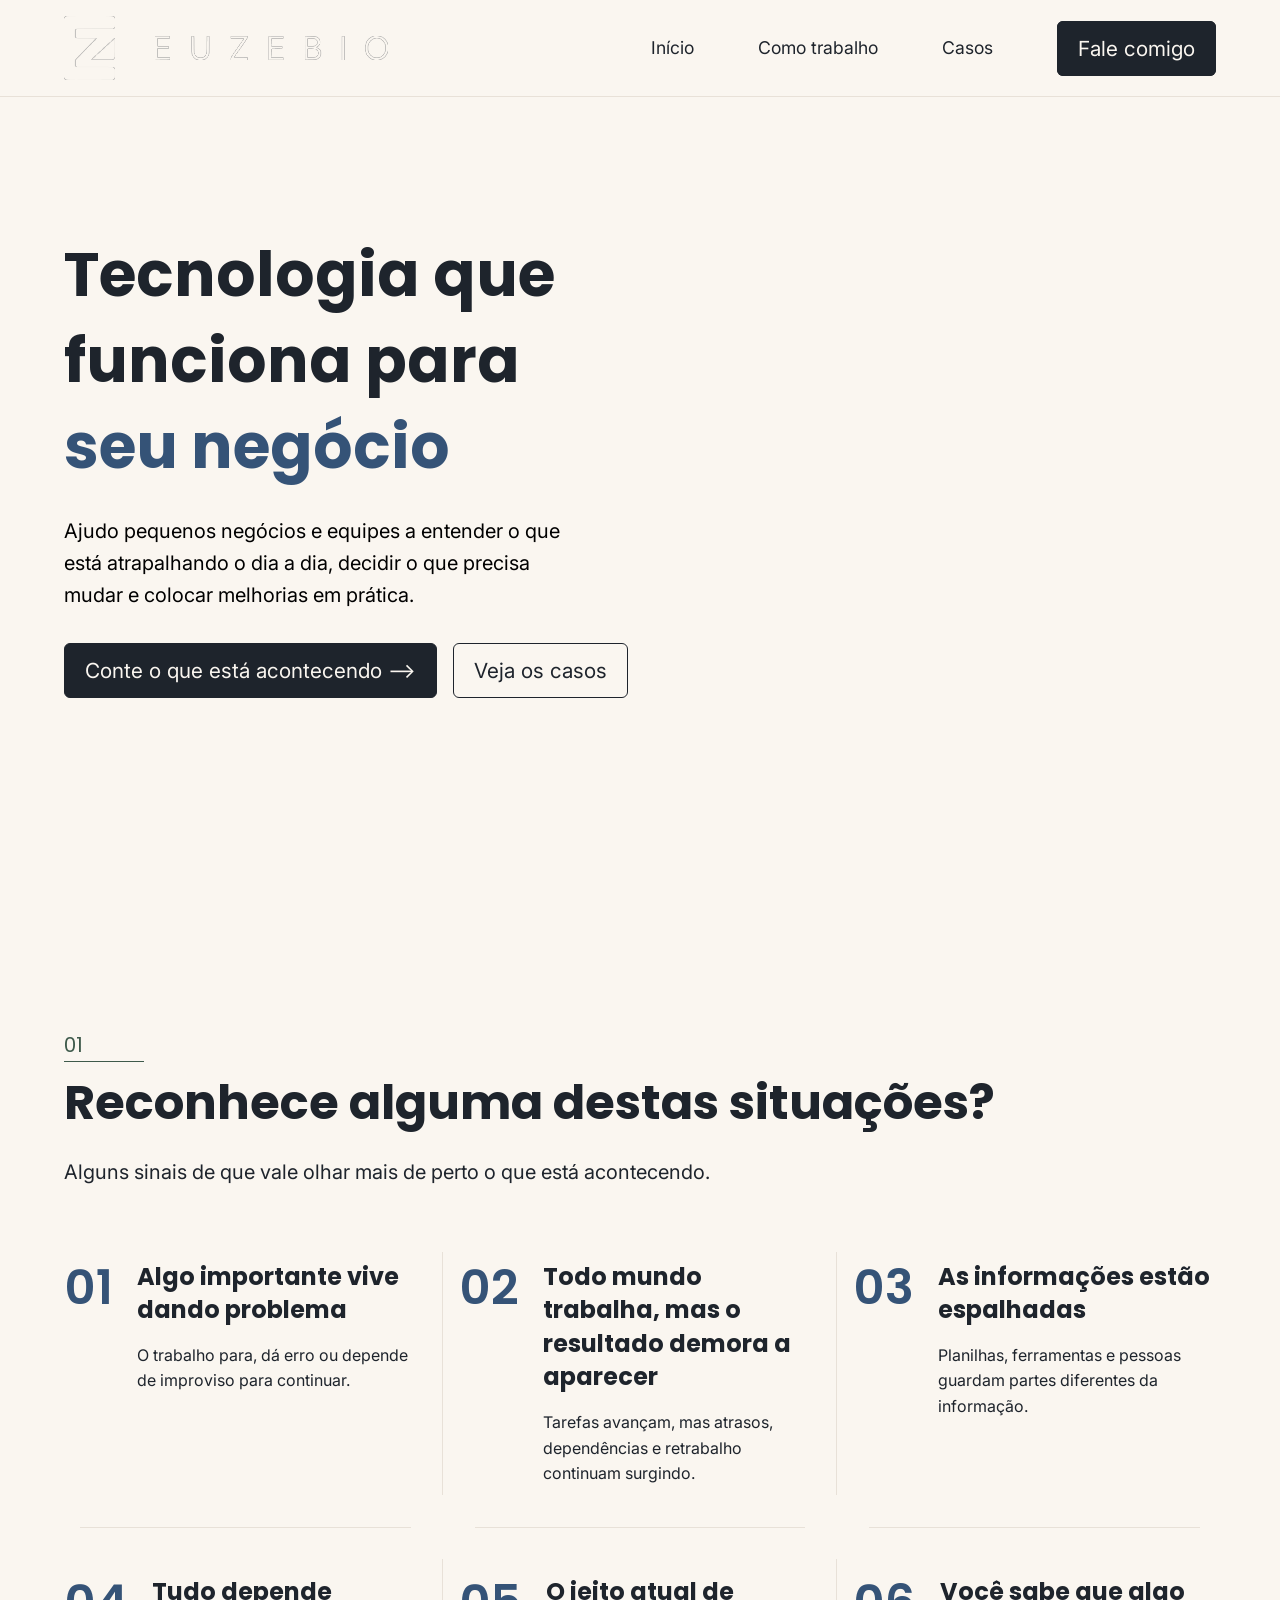
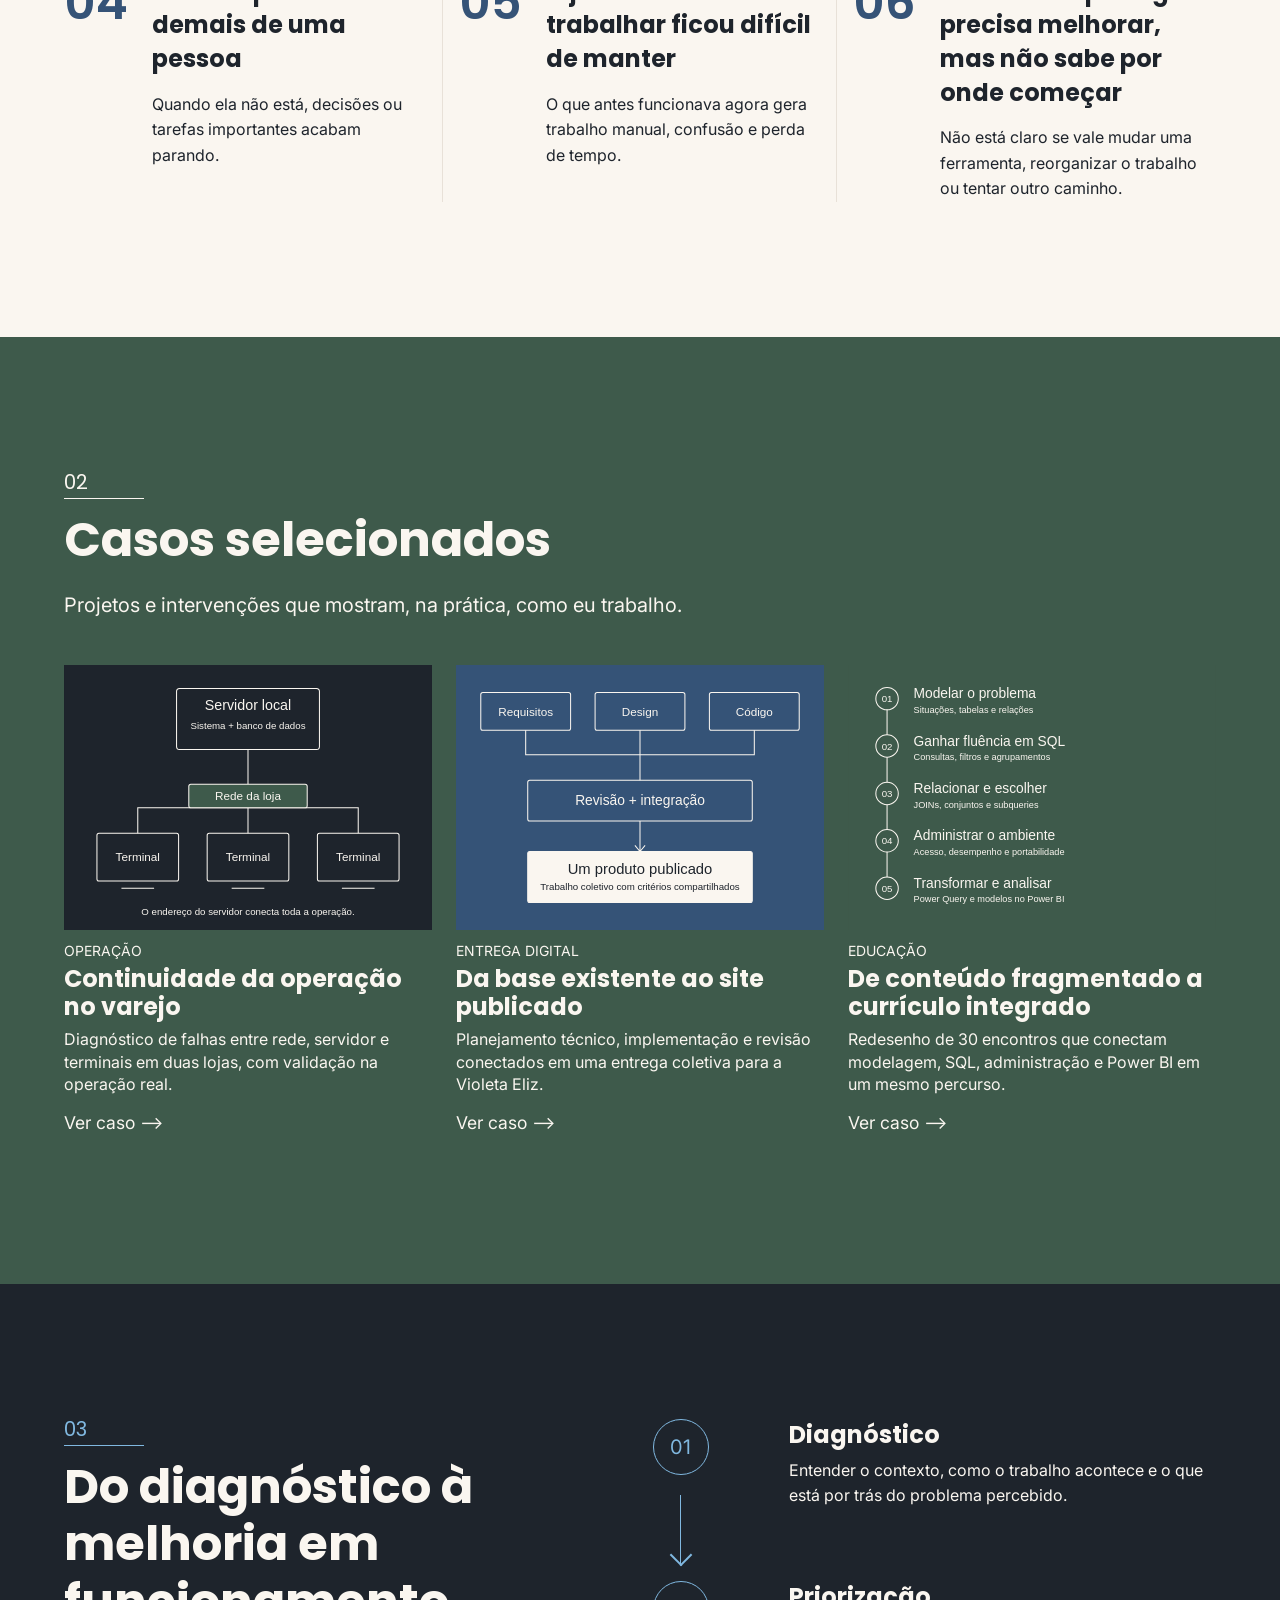
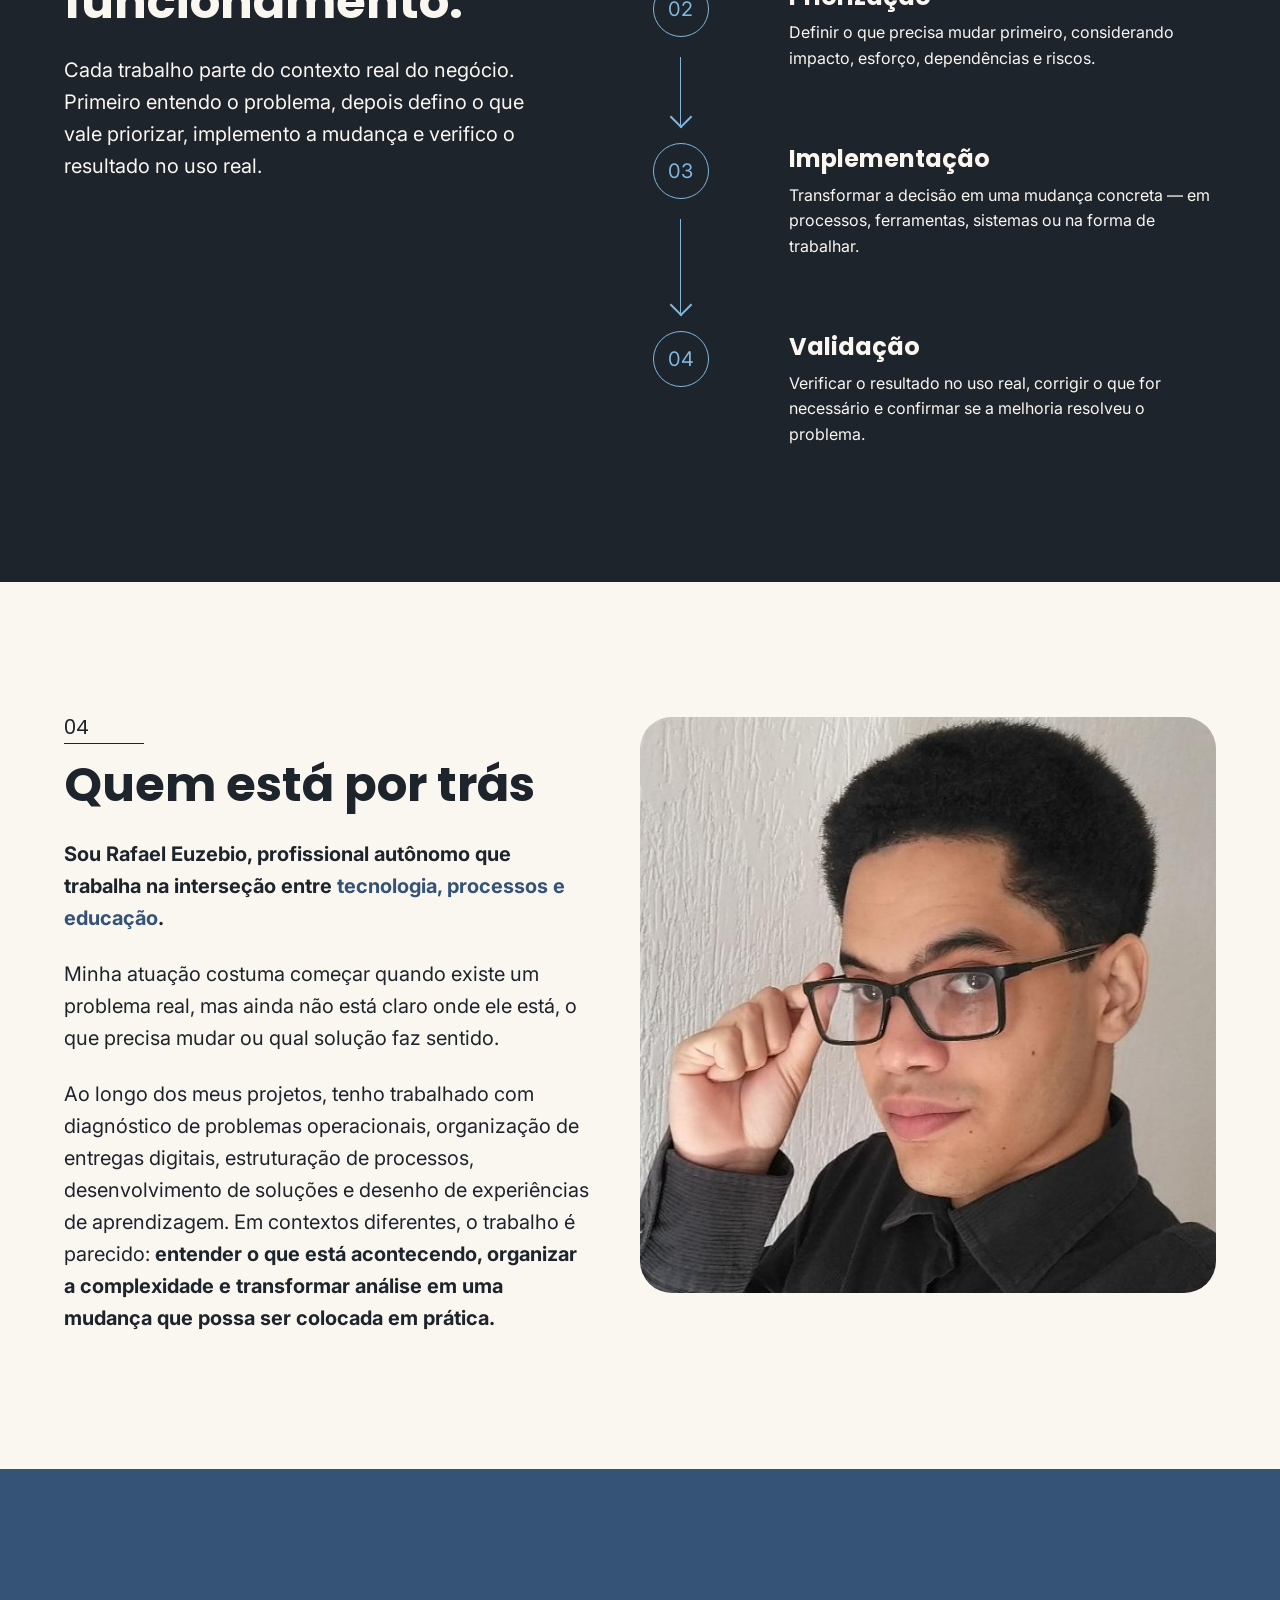
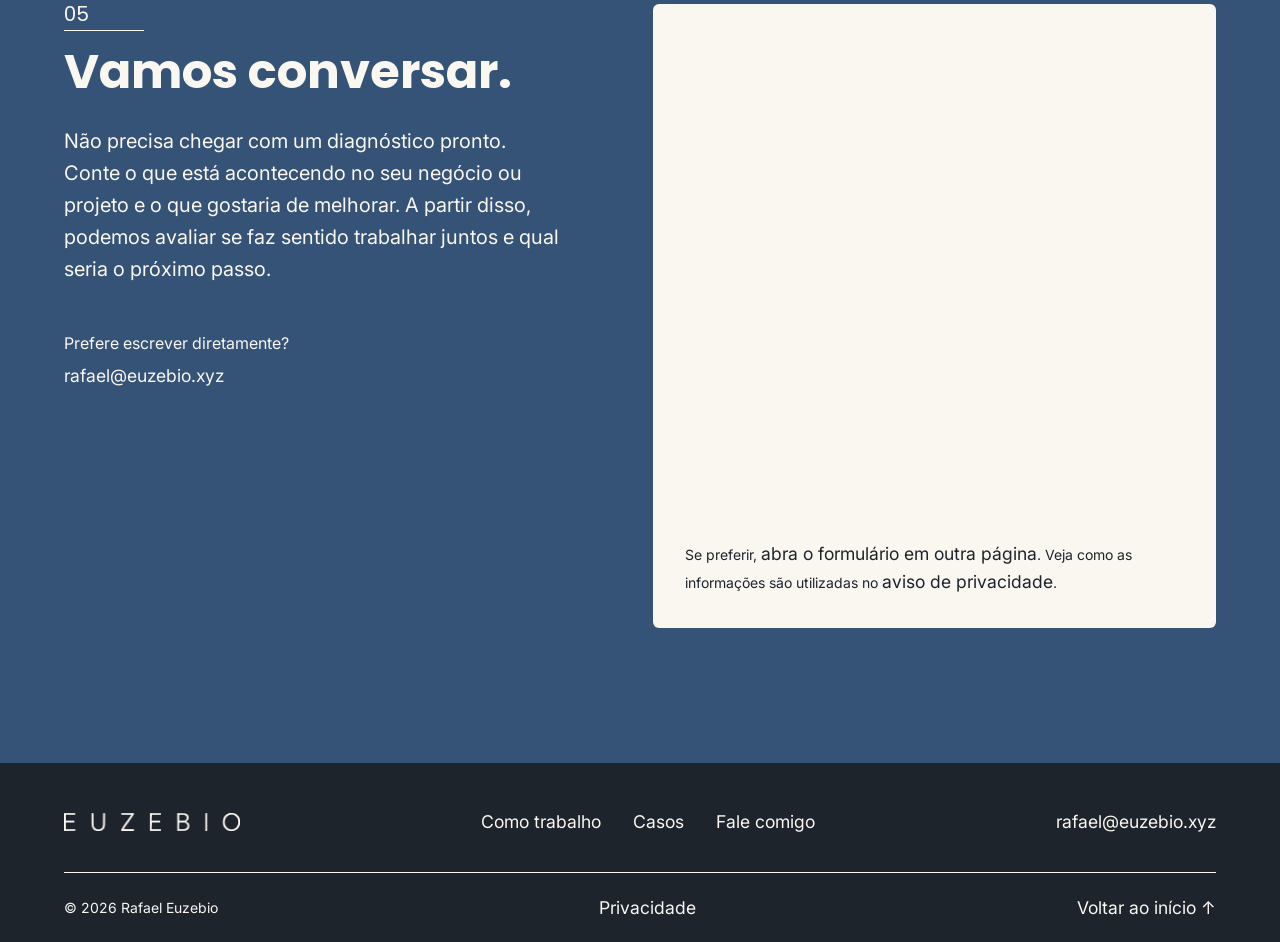
==== commit 2645dfbc: "feat(site): integrate case studies and finalize V1" ====
--- a/index.html
+++ b/index.html
@@ -5,6 +5,11 @@
     <meta name="viewport" content="width=device-width, initial-scale=1">
     <meta name="description" content="Rafael Euzebio ajuda pequenos negócios e equipes enxutas a entender problemas entre operação e tecnologia e colocar melhorias em prática.">
     <meta name="theme-color" content="#FAF6F0">
+    <meta property="og:type" content="website">
+    <meta property="og:locale" content="pt_BR">
+    <meta property="og:title" content="Rafael Euzebio | Operação e tecnologia">
+    <meta property="og:description" content="Tecnologia, processos e educação para entender problemas e colocar melhorias em prática.">
+    <meta property="og:url" content="https://euzebio.xyz/">
 
     <title>Rafael Euzebio | Operação e tecnologia</title>
     <link rel="preconnect" href="https://fonts.googleapis.com">
@@ -28,7 +33,7 @@
     <link rel="canonical" href="https://euzebio.xyz/">
     <script src="blocks/menu.js" defer></script>
     <script src="blocks/navbar.js" defer></script>
-    <script src="https://tally.so/widgets/embed.js" async></script>
+    <script src="https://tally.so/widgets/embed.js" defer></script>
   </head>
   <body>
     <header class="navbar">
@@ -151,33 +156,32 @@
           Casos selecionados
         </h2>
         <p class="cases__description">Projetos e intervenções que mostram, na prática, como eu trabalho.</p>
-        <!-- Destinos provisórios; atualizar quando as páginas de caso forem publicadas. -->
         <ul class="cases__list">
           <li class="cases__item">
             <article class="case-card">
-              <figure class="case-card__image" aria-hidden="true"></figure>
+              <figure class="case-card__image case-card__image--charcoal"><img class="case-card__preview" src="assets/cases/continuidade-varejo.svg" alt="" width="720" height="520" loading="lazy"></figure>
               <p class="case-card__category">Operação</p>
-              <h3 class="case-card__title">Continuidade da operação</h3>
-              <p class="case-card__description">Exemplo ilustrativo de análise da rotina, das dependências e dos pontos que podem interromper o trabalho.</p>
-              <a class="link link--paper link--underline-thin link--underline-from-left link--hover-slide-right case-card__link" href="casos/operacao.html">Ver caso --&gt;</a>
+              <h3 class="case-card__title">Continuidade da operação no varejo</h3>
+              <p class="case-card__description">Diagnóstico de falhas entre rede, servidor e terminais em duas lojas, com validação na operação real.</p>
+              <a class="link link--paper link--underline-thin link--underline-from-left link--hover-slide-right case-card__link" href="/casos/continuidade-varejo/">Ver caso --&gt;</a>
             </article>
           </li>
           <li class="cases__item">
             <article class="case-card">
-              <figure class="case-card__image" aria-hidden="true"></figure>
-              <p class="case-card__category">Atendimento</p>
-              <h3 class="case-card__title">Organização do atendimento</h3>
-              <p class="case-card__description">Exemplo ilustrativo de análise do fluxo de solicitações e das passagens entre equipe e ferramentas.</p>
-              <a class="link link--paper link--underline-thin link--underline-from-left link--hover-slide-right case-card__link" href="casos/atendimento.html">Ver caso --&gt;</a>
+              <figure class="case-card__image case-card__image--slate"><img class="case-card__preview" src="assets/cases/violeta-eliz.svg" alt="" width="720" height="520" loading="lazy"></figure>
+              <p class="case-card__category">Entrega digital</p>
+              <h3 class="case-card__title">Da base existente ao site publicado</h3>
+              <p class="case-card__description">Planejamento técnico, implementação e revisão conectados em uma entrega coletiva para a Violeta Eliz.</p>
+              <a class="link link--paper link--underline-thin link--underline-from-left link--hover-slide-right case-card__link" href="/casos/violeta-eliz/">Ver caso --&gt;</a>
             </article>
           </li>
           <li class="cases__item">
             <article class="case-card">
-              <figure class="case-card__image" aria-hidden="true"></figure>
-              <p class="case-card__category">Crescimento</p>
-              <h3 class="case-card__title">Informação para crescer</h3>
-              <p class="case-card__description">Exemplo ilustrativo de estruturação de dados para apoiar decisões e priorizar oportunidades.</p>
-              <a class="link link--paper link--underline-thin link--underline-from-left link--hover-slide-right case-card__link" href="casos/crescimento.html">Ver caso --&gt;</a>
+              <figure class="case-card__image case-card__image--forest"><img class="case-card__preview" src="assets/cases/curriculo-sql.svg" alt="" width="720" height="520" loading="lazy"></figure>
+              <p class="case-card__category">Educação</p>
+              <h3 class="case-card__title">De conteúdo fragmentado a currículo integrado</h3>
+              <p class="case-card__description">Redesenho de 30 encontros que conectam modelagem, SQL, administração e Power BI em um mesmo percurso.</p>
+              <a class="link link--paper link--underline-thin link--underline-from-left link--hover-slide-right case-card__link" href="/casos/curriculo-sql/">Ver caso --&gt;</a>
             </article>
           </li>
         </ul>
--- a/blocks/case-card.css
+++ b/blocks/case-card.css
@@ -8,6 +8,24 @@
   aspect-ratio: 4 / 3;
   margin-bottom: 1.25rem;
   background-color: var(--color-paper-warm);
+}
+
+.case-card__image--charcoal {
+  background-color: var(--color-charcoal-deep);
+}
+
+.case-card__image--slate {
+  background-color: var(--color-slate-blue);
+}
+
+.case-card__image--forest {
+  background-color: var(--color-forest-green);
+}
+
+.case-card__preview {
+  width: 100%;
+  height: 100%;
+  object-fit: contain;
 }
 
 .case-card__category {
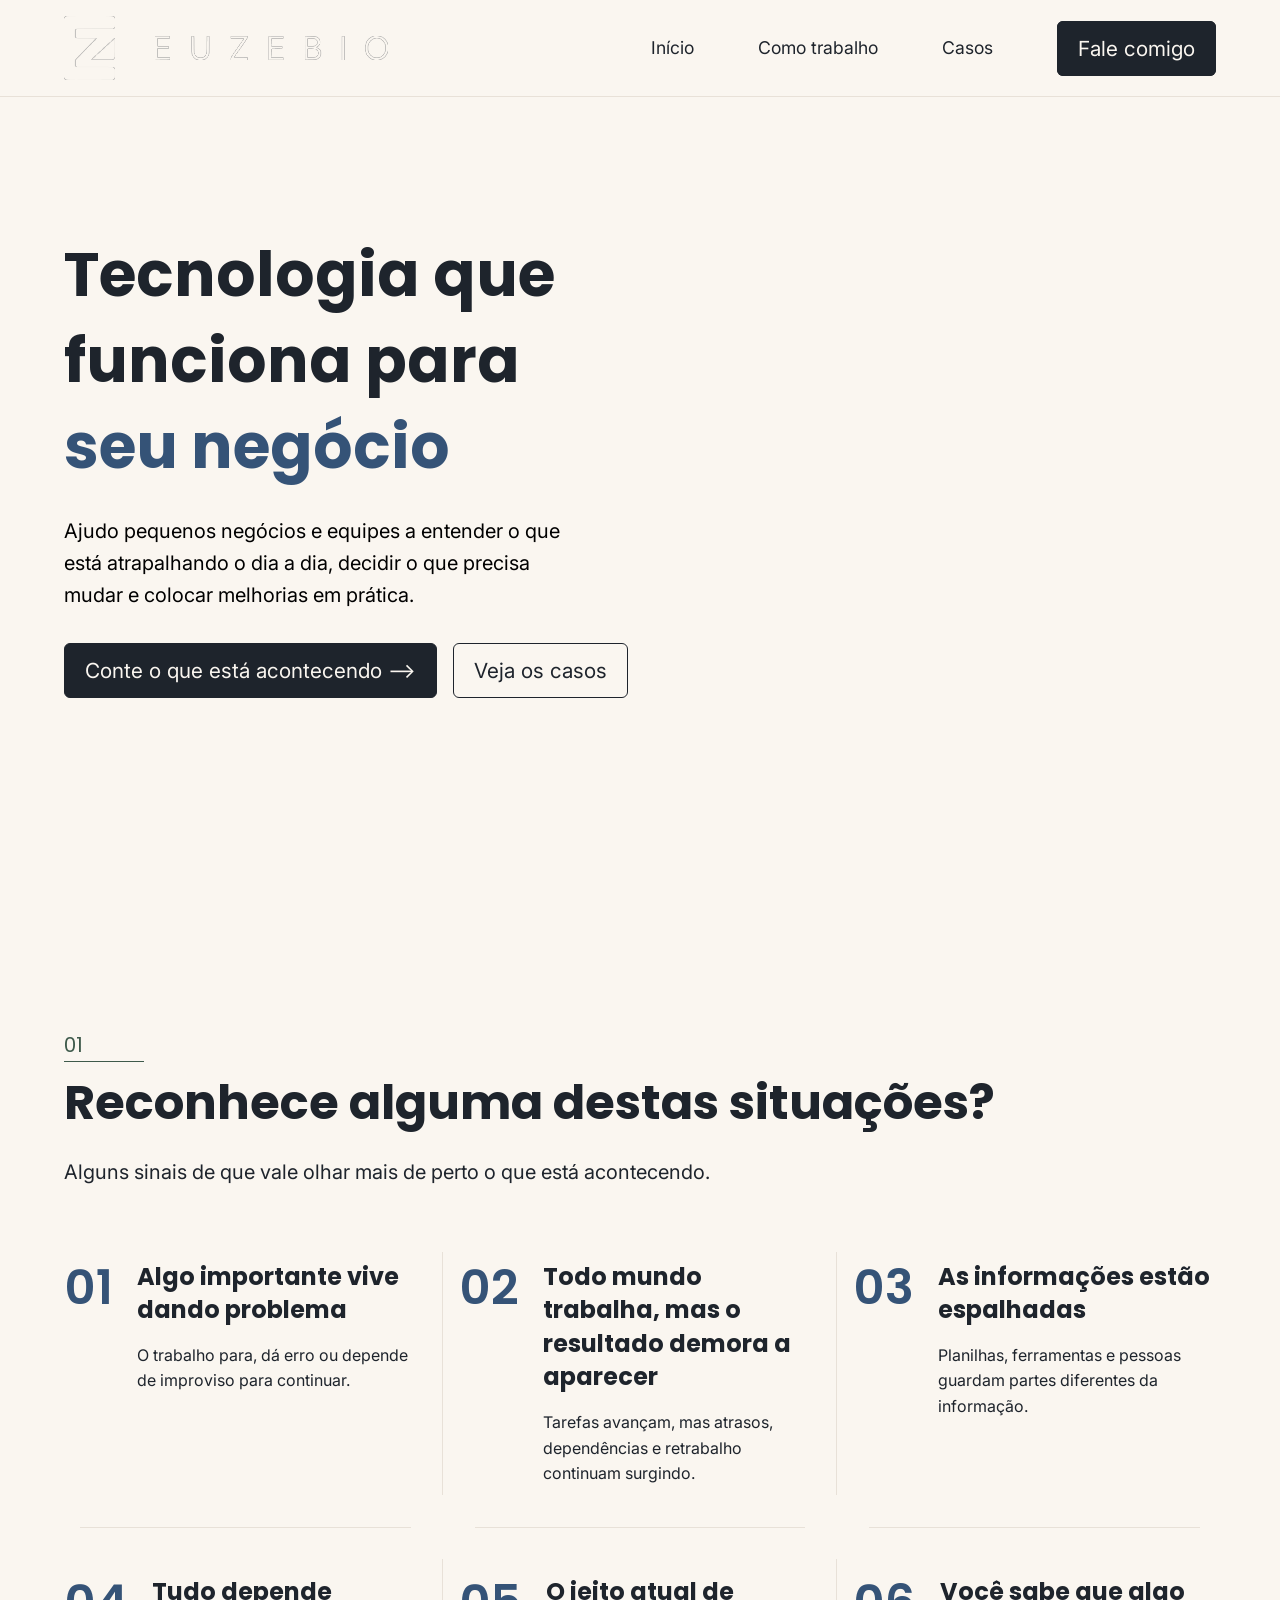
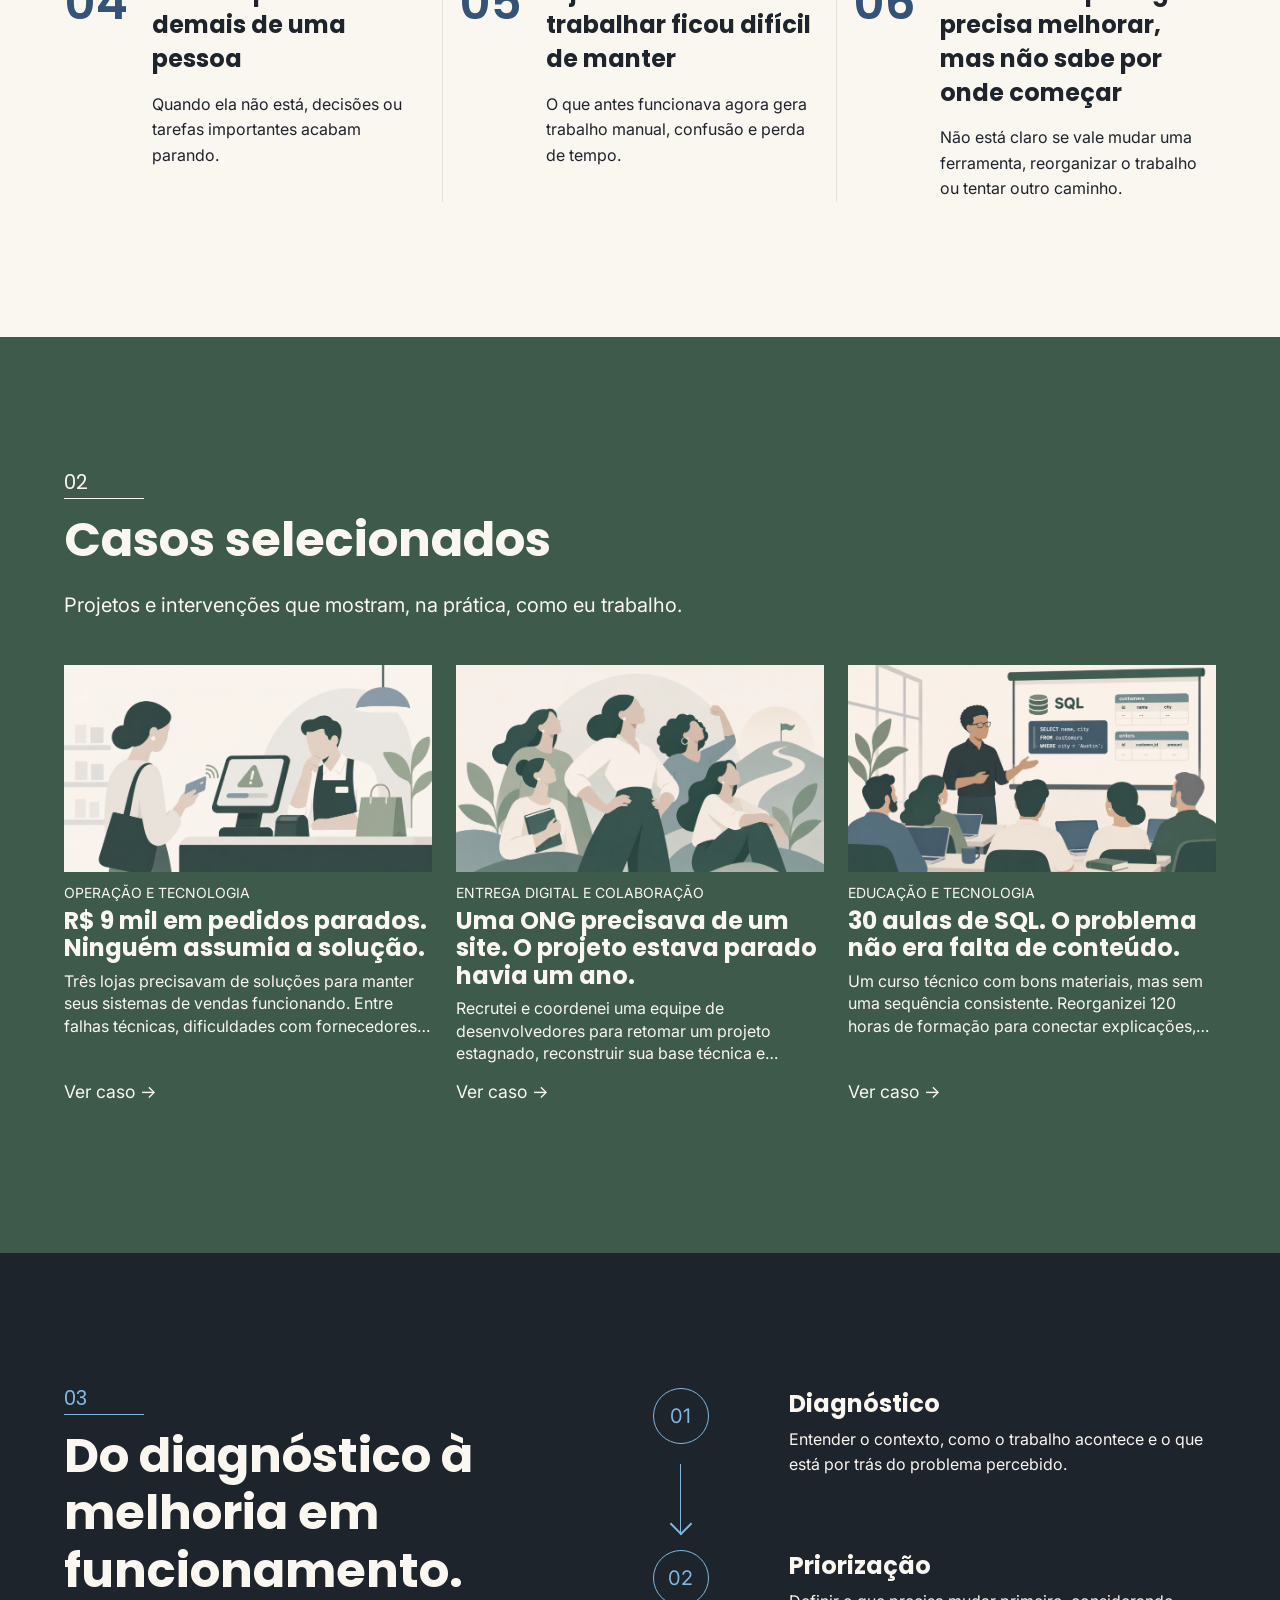
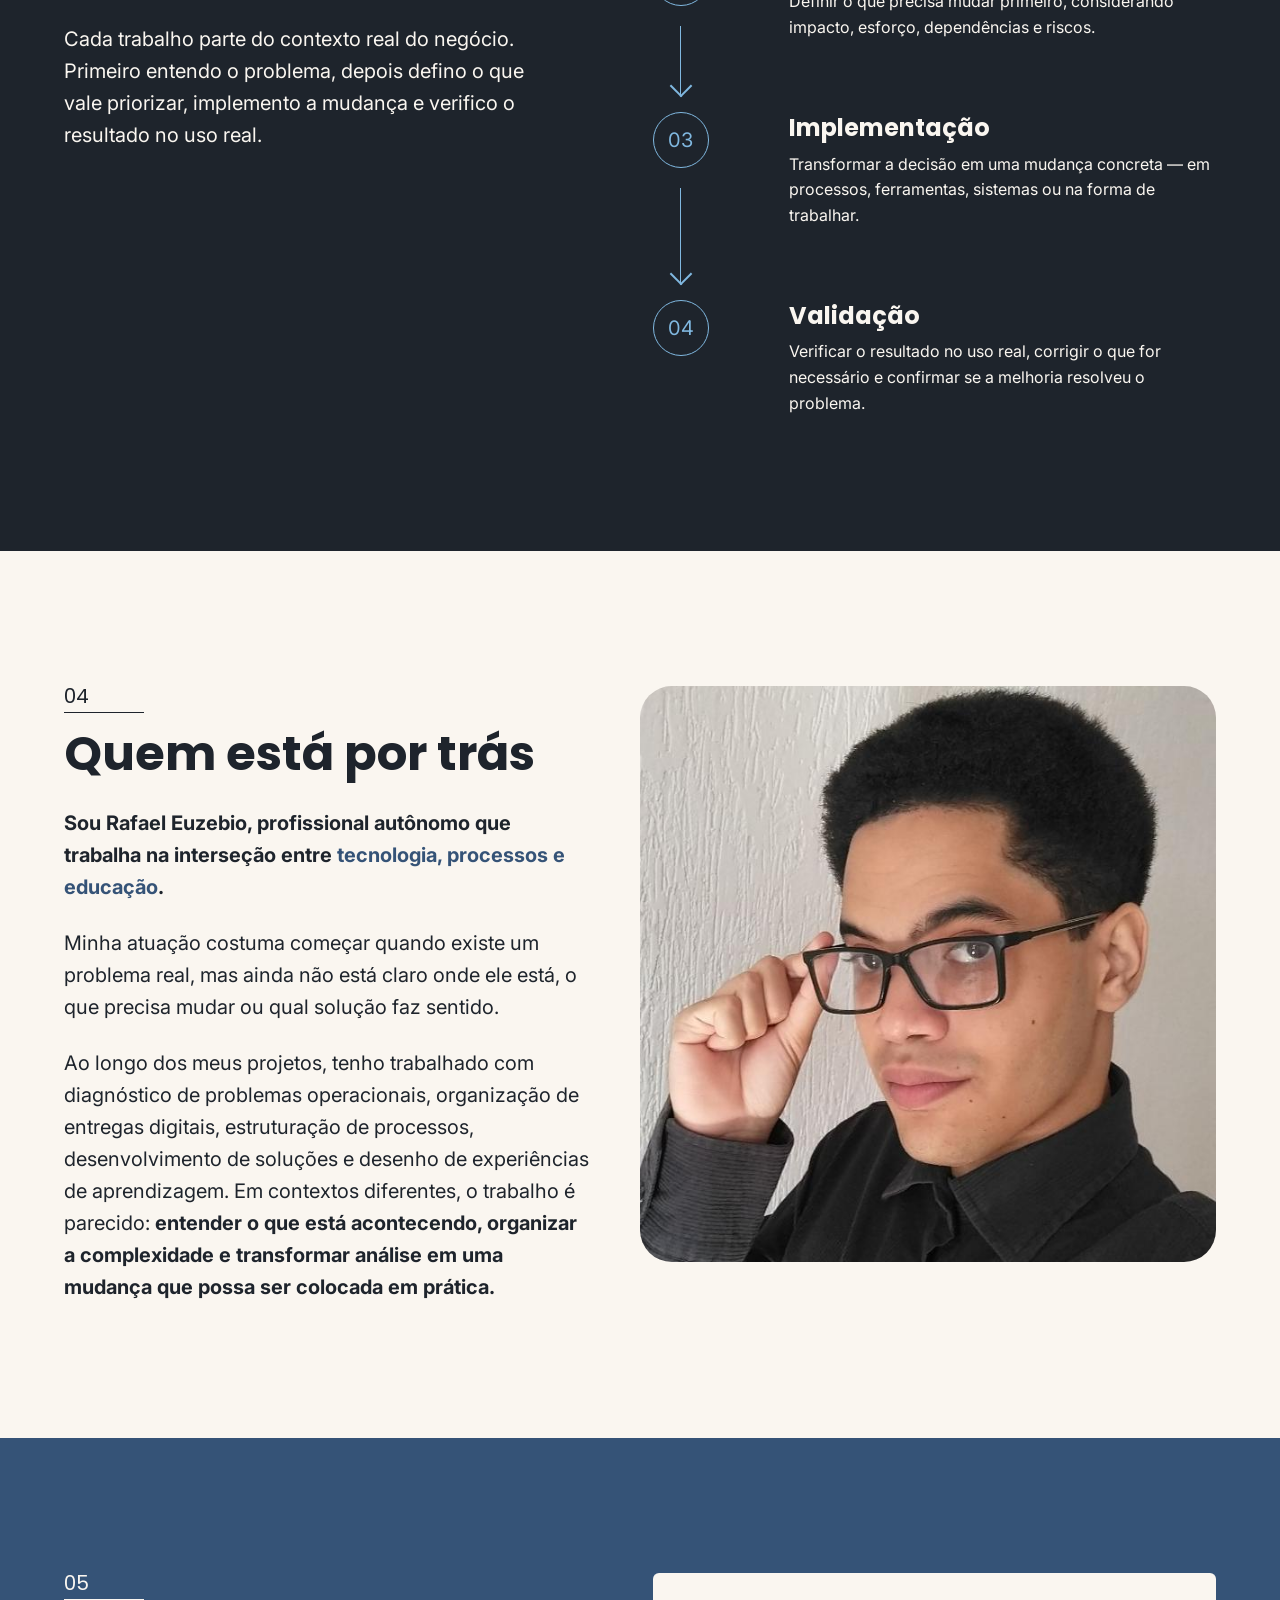
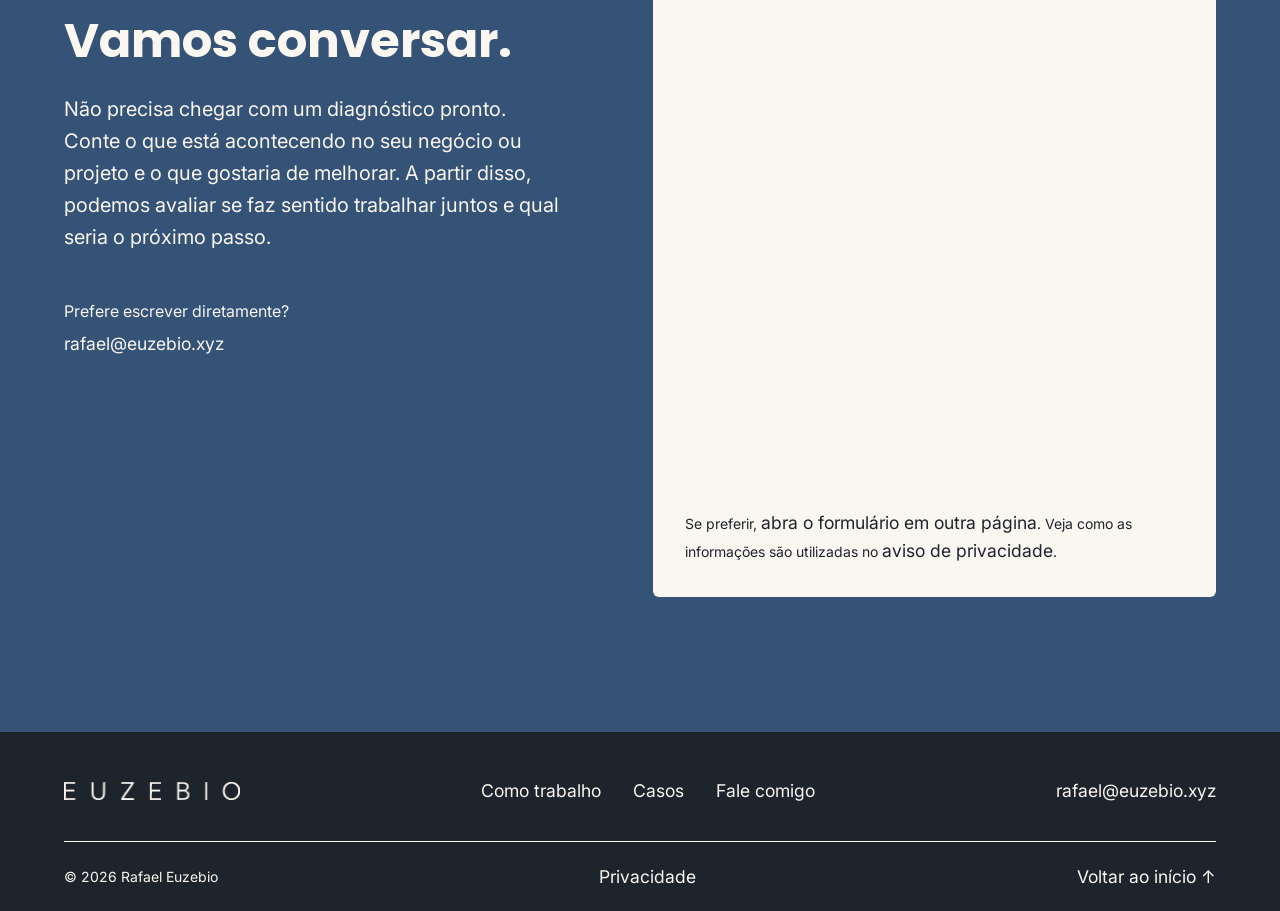
==== commit eeb93aa0: "feat(cases): revise narratives, visuals and case cards" ====
--- a/index.html
+++ b/index.html
@@ -159,29 +159,35 @@
         <ul class="cases__list">
           <li class="cases__item">
             <article class="case-card">
-              <figure class="case-card__image case-card__image--charcoal"><img class="case-card__preview" src="assets/cases/continuidade-varejo.svg" alt="" width="720" height="520" loading="lazy"></figure>
-              <p class="case-card__category">Operação</p>
-              <h3 class="case-card__title">Continuidade da operação no varejo</h3>
-              <p class="case-card__description">Diagnóstico de falhas entre rede, servidor e terminais em duas lojas, com validação na operação real.</p>
-              <a class="link link--paper link--underline-thin link--underline-from-left link--hover-slide-right case-card__link" href="/casos/continuidade-varejo/">Ver caso --&gt;</a>
+              <a class="case-card__content case-card__content--hover-lift" href="/casos/continuidade-varejo/" aria-labelledby="caso-continuidade-varejo-titulo">
+              <figure class="case-card__image"><img class="case-card__preview" src="assets/cases/checkout-payment-interrupted.png" alt="" width="1672" height="941" loading="lazy"></figure>
+              <p class="case-card__category">OPERAÇÃO E TECNOLOGIA</p>
+              <h3 class="case-card__title" id="caso-continuidade-varejo-titulo">R$ 9 mil em pedidos parados. Ninguém assumia a solução.</h3>
+              <p class="case-card__description">Três lojas precisavam de soluções para manter seus sistemas de vendas funcionando. Entre falhas técnicas, dificuldades com fornecedores e operações interrompidas, cada uma exigiu uma investigação e uma resposta diferente.</p>
+              <span class="link link--paper link--underline-thin link--underline-from-left link--hover-slide-right case-card__link">Ver caso →</span>
+                          </a>
             </article>
           </li>
           <li class="cases__item">
             <article class="case-card">
-              <figure class="case-card__image case-card__image--slate"><img class="case-card__preview" src="assets/cases/violeta-eliz.svg" alt="" width="720" height="520" loading="lazy"></figure>
-              <p class="case-card__category">Entrega digital</p>
-              <h3 class="case-card__title">Da base existente ao site publicado</h3>
-              <p class="case-card__description">Planejamento técnico, implementação e revisão conectados em uma entrega coletiva para a Violeta Eliz.</p>
-              <a class="link link--paper link--underline-thin link--underline-from-left link--hover-slide-right case-card__link" href="/casos/violeta-eliz/">Ver caso --&gt;</a>
+              <a class="case-card__content case-card__content--hover-lift" href="/casos/violeta-eliz/" aria-labelledby="caso-violeta-eliz-titulo">
+              <figure class="case-card__image"><img class="case-card__preview" src="assets/cases/empowered-women-on-the-rise.png" alt="" width="1672" height="941" loading="lazy"></figure>
+              <p class="case-card__category">ENTREGA DIGITAL E COLABORAÇÃO</p>
+              <h3 class="case-card__title" id="caso-violeta-eliz-titulo">Uma ONG precisava de um site. O projeto estava parado havia um ano.</h3>
+              <p class="case-card__description">Recrutei e coordenei uma equipe de desenvolvedores para retomar um projeto estagnado, reconstruir sua base técnica e entregar o site institucional de uma organização que apoia mulheres em situação de vulnerabilidade.</p>
+              <span class="link link--paper link--underline-thin link--underline-from-left link--hover-slide-right case-card__link">Ver caso →</span>
+                          </a>
             </article>
           </li>
           <li class="cases__item">
             <article class="case-card">
-              <figure class="case-card__image case-card__image--forest"><img class="case-card__preview" src="assets/cases/curriculo-sql.svg" alt="" width="720" height="520" loading="lazy"></figure>
-              <p class="case-card__category">Educação</p>
-              <h3 class="case-card__title">De conteúdo fragmentado a currículo integrado</h3>
-              <p class="case-card__description">Redesenho de 30 encontros que conectam modelagem, SQL, administração e Power BI em um mesmo percurso.</p>
-              <a class="link link--paper link--underline-thin link--underline-from-left link--hover-slide-right case-card__link" href="/casos/curriculo-sql/">Ver caso --&gt;</a>
+              <a class="case-card__content case-card__content--hover-lift" href="/casos/curriculo-sql/" aria-labelledby="caso-curriculo-sql-titulo">
+              <figure class="case-card__image"><img class="case-card__preview" src="assets/cases/sql-classroom-workshop.png" alt="" width="1672" height="941" loading="lazy"></figure>
+              <p class="case-card__category">EDUCAÇÃO E TECNOLOGIA</p>
+              <h3 class="case-card__title" id="caso-curriculo-sql-titulo">30 aulas de SQL. O problema não era falta de conteúdo.</h3>
+              <p class="case-card__description">Um curso técnico com bons materiais, mas sem uma sequência consistente. Reorganizei 120 horas de formação para conectar explicações, exercícios e ferramentas em uma aprendizagem progressiva.</p>
+              <span class="link link--paper link--underline-thin link--underline-from-left link--hover-slide-right case-card__link">Ver caso →</span>
+                          </a>
             </article>
           </li>
         </ul>
--- a/blocks/case-card.css
+++ b/blocks/case-card.css
@@ -4,28 +4,51 @@
   height: 100%;
 }
 
-.case-card__image {
-  aspect-ratio: 4 / 3;
-  margin-bottom: 1.25rem;
-  background-color: var(--color-paper-warm);
+.case-card__content {
+  display: flex;
+  flex: 1;
+  flex-direction: column;
+  color: inherit;
+  text-decoration: none;
 }
 
-.case-card__image--charcoal {
-  background-color: var(--color-charcoal-deep);
+.case-card__content:focus-visible {
+  outline: 2px solid currentColor;
+  outline-offset: 6px;
 }
 
-.case-card__image--slate {
-  background-color: var(--color-slate-blue);
+.case-card__content--hover-lift {
+  transition: transform 240ms ease;
 }
 
-.case-card__image--forest {
-  background-color: var(--color-forest-green);
+.case-card__content--hover-lift:focus-visible {
+  transform: translateY(-6px);
+}
+
+@media (hover: hover) {
+  .case-card__content--hover-lift:hover {
+    transform: translateY(-6px);
+  }
+}
+
+@media (prefers-reduced-motion: reduce) {
+  .case-card__content--hover-lift {
+    transition: none;
+  }
+
+  .case-card__content--hover-lift:hover,
+  .case-card__content--hover-lift:focus-visible {
+    transform: none;
+  }
+}
+
+.case-card__image {
+  margin-bottom: 1.25rem;
 }
 
 .case-card__preview {
   width: 100%;
-  height: 100%;
-  object-fit: contain;
+  height: auto;
 }
 
 .case-card__category {
@@ -62,6 +85,11 @@
     margin-bottom: 0.75rem;
   }
 
+  .case-card__preview {
+    height: 100%;
+    object-fit: contain;
+  }
+
   .case-card__category {
     margin-bottom: 0.375rem;
   }
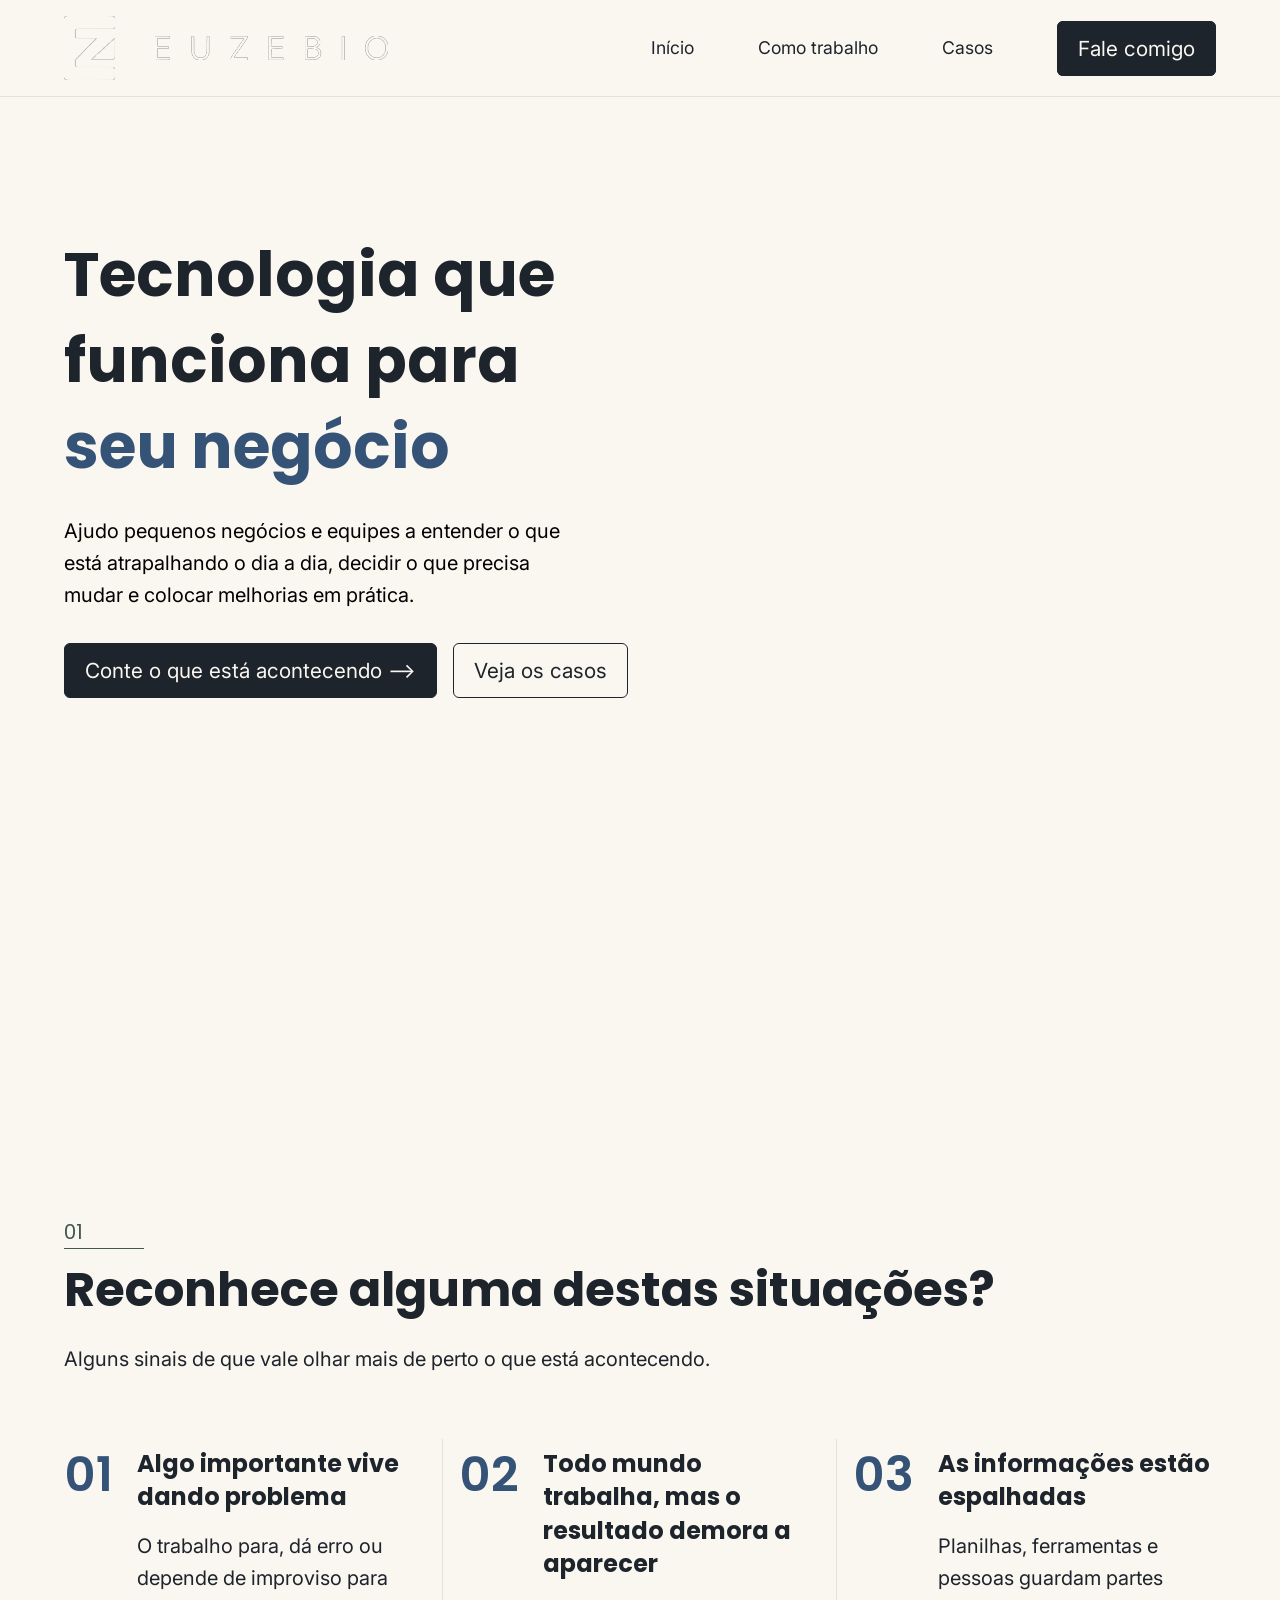
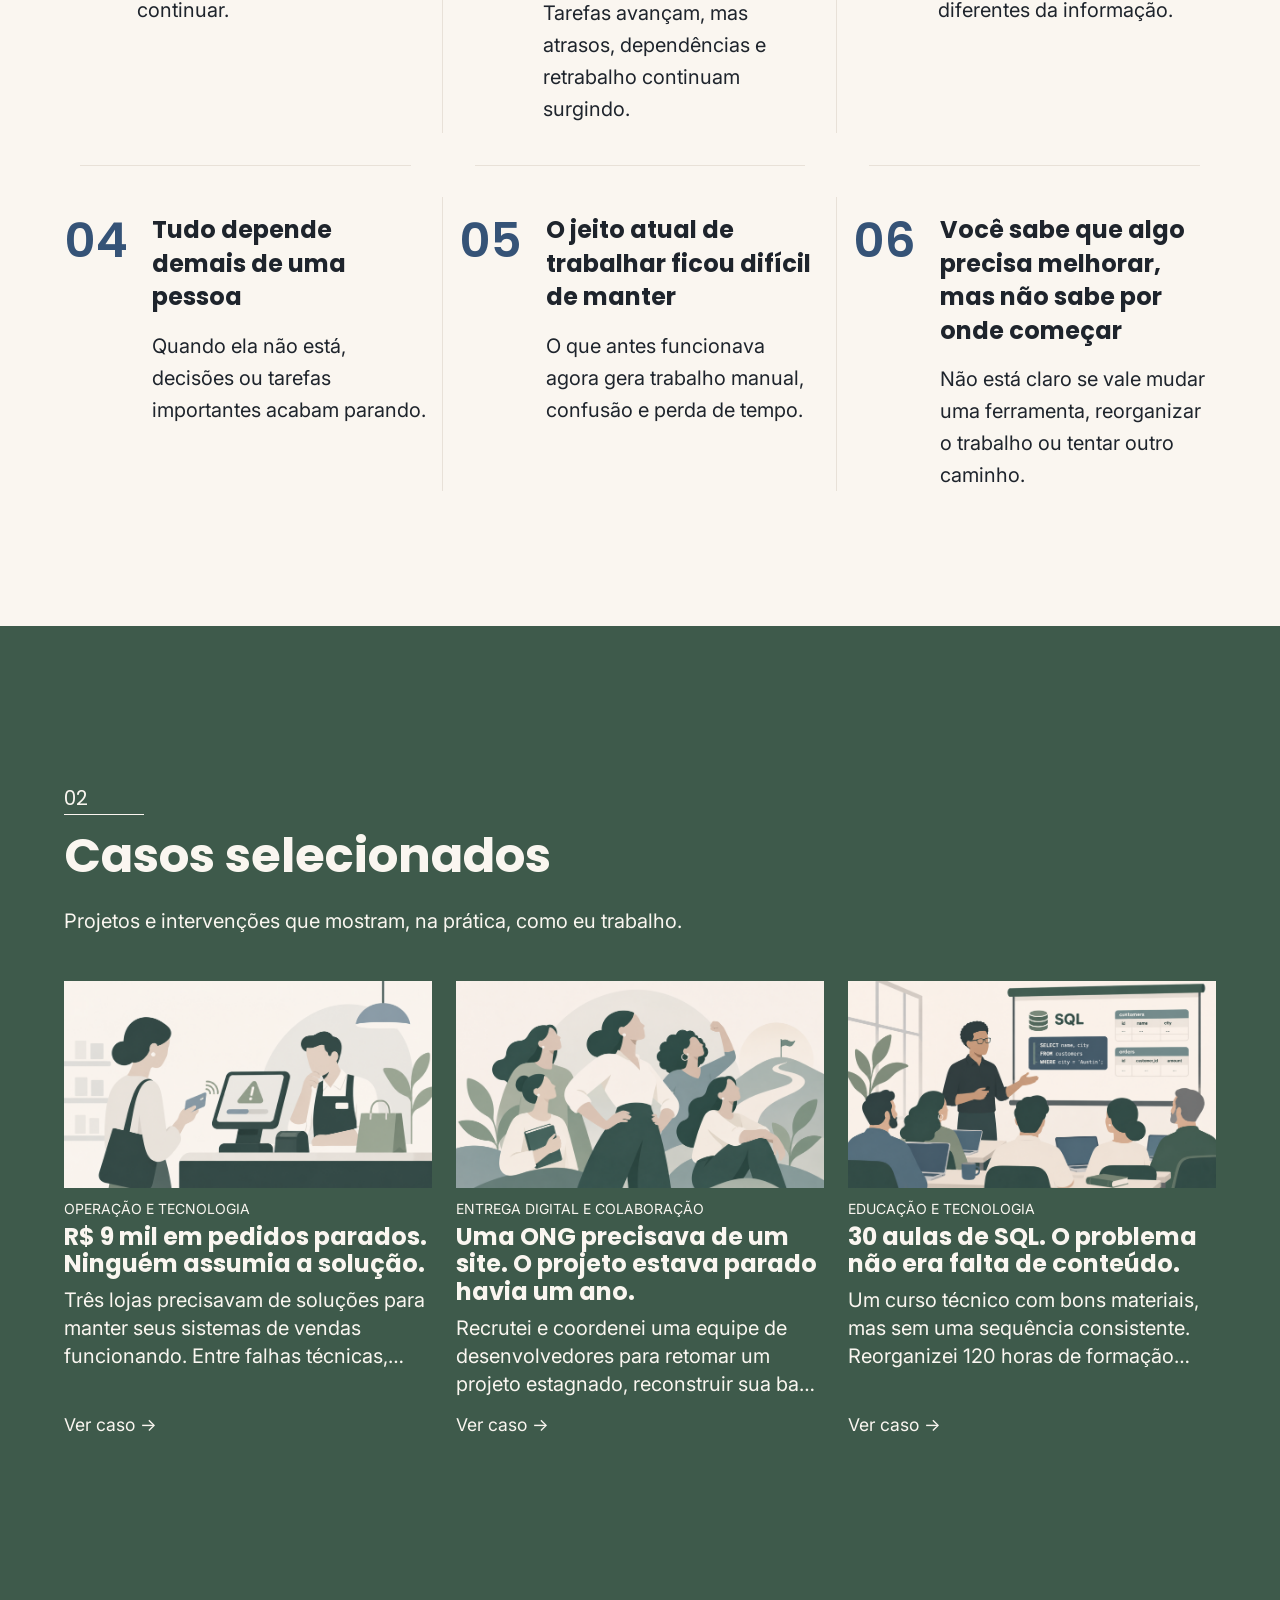
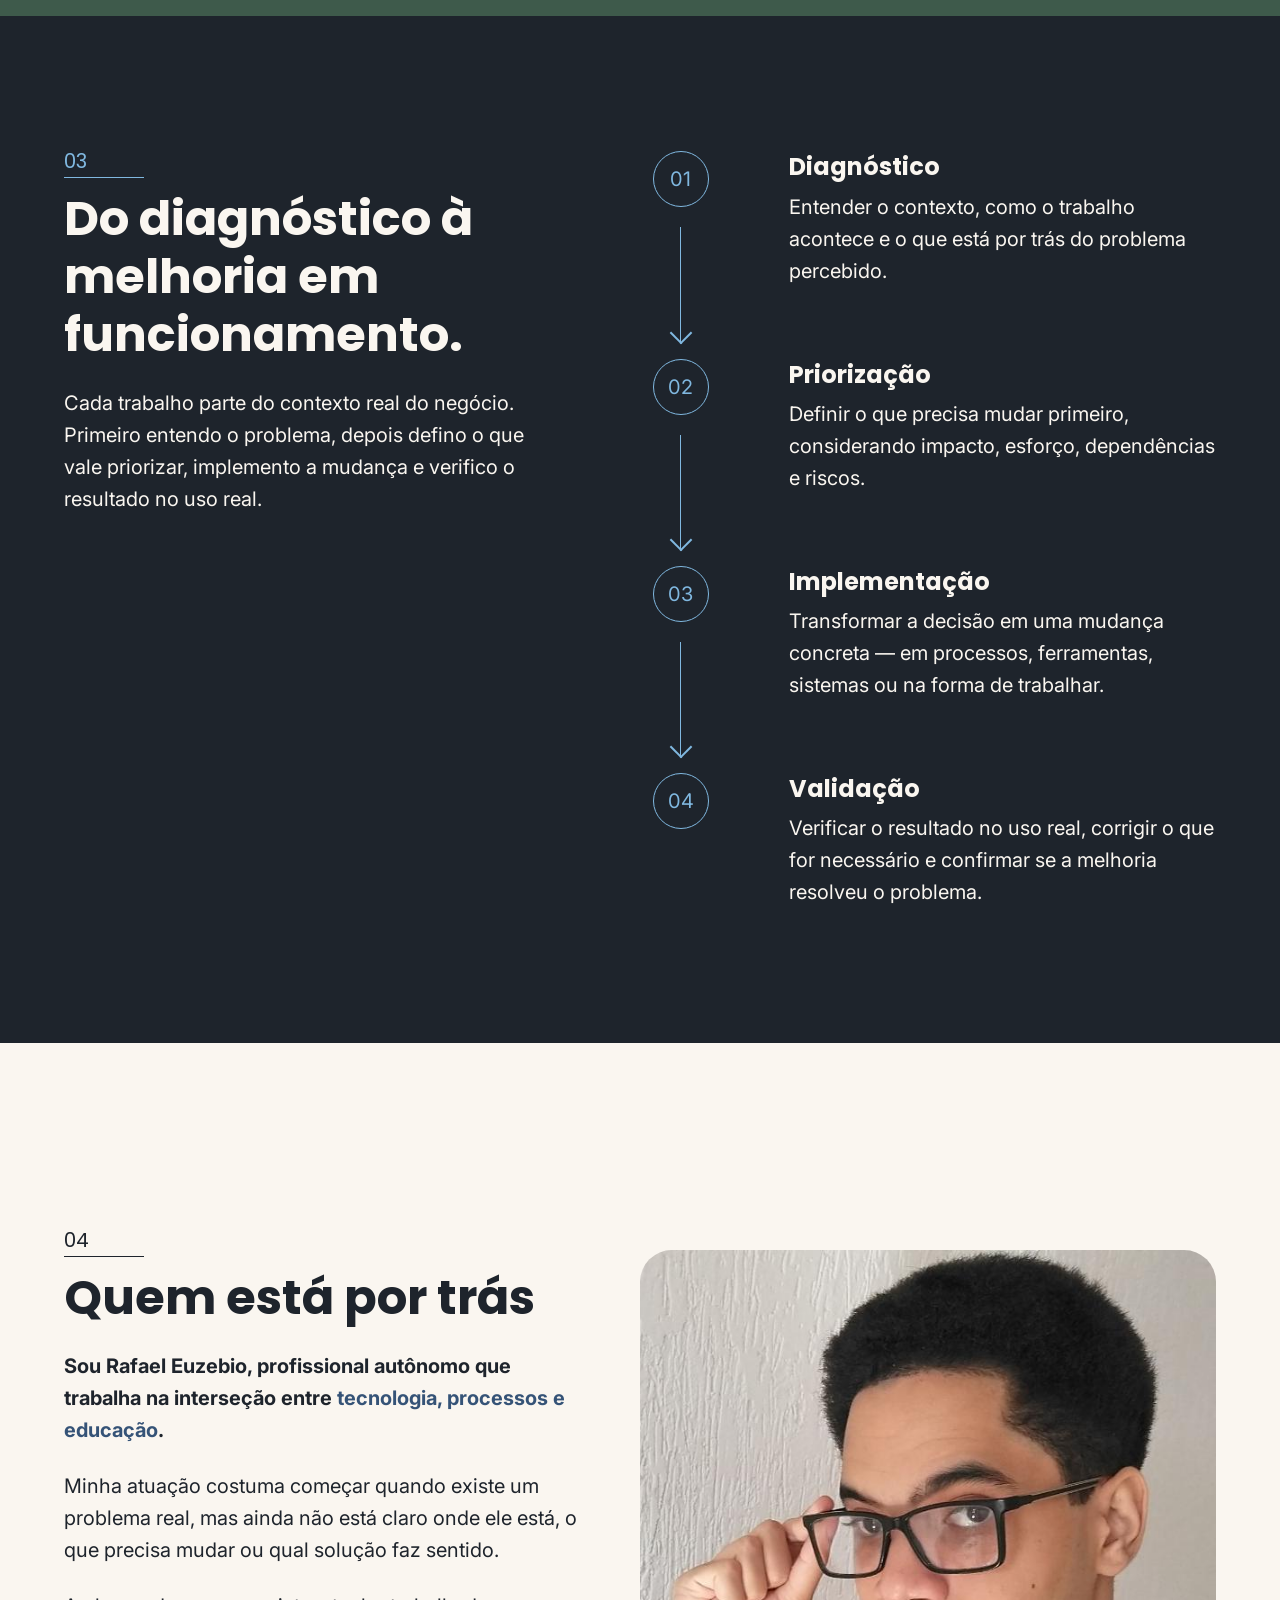
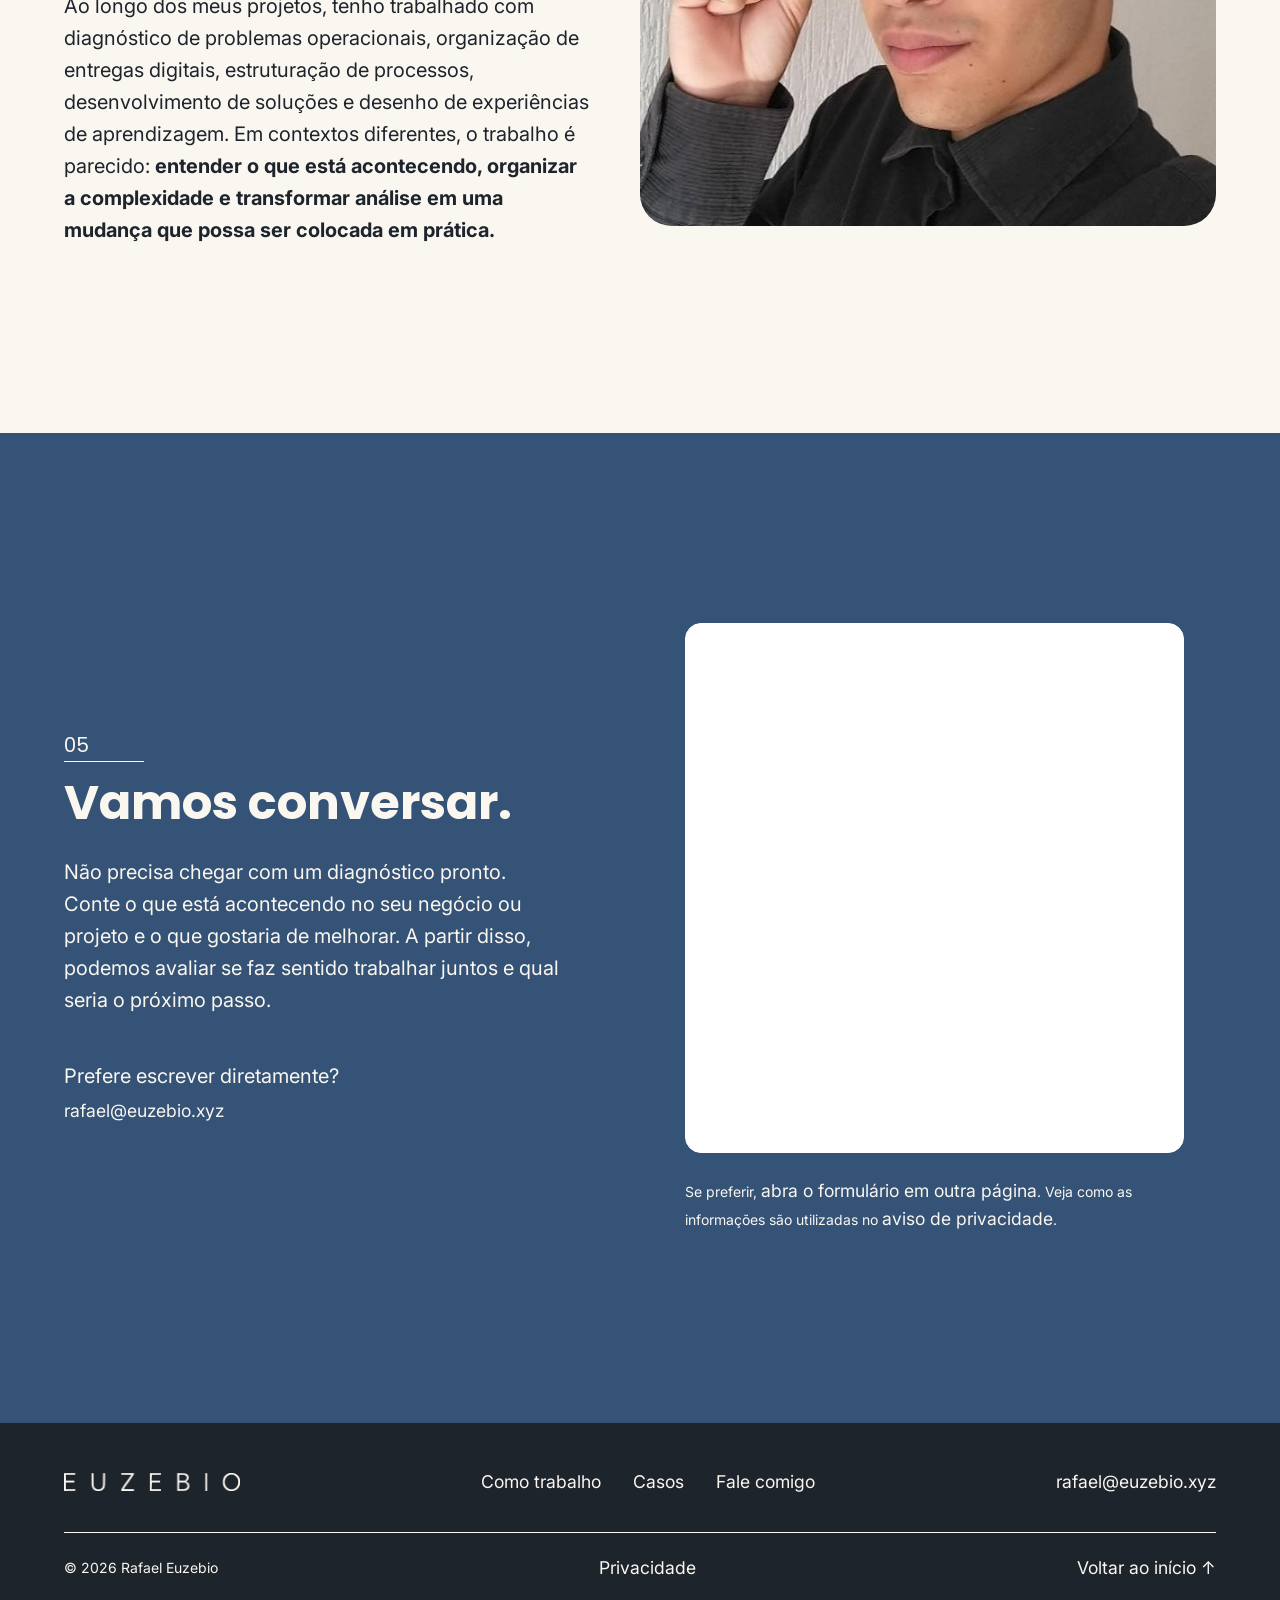
==== commit 8cc5dad9: "style(contact): refine Tally frame and responsive alignment" ====
--- a/index.html
+++ b/index.html
@@ -270,8 +270,10 @@
           </p>
         </div>
         <div class="contact__form">
-          <iframe class="contact__embed" data-tally-src="https://tally.so/embed/OQQZEk?alignLeft=1&amp;hideTitle=1&amp;dynamicHeight=1" loading="lazy" width="600" height="480" title="Contato — conte o que está acontecendo"></iframe>
-          <p class="contact__notice">Se preferir, <a class="link link--underline-thin" href="https://tally.so/r/OQQZEk">abra o formulário em outra página</a>. Veja como as informações são utilizadas no <a class="link link--underline-thin" href="/privacidade/">aviso de privacidade</a>.</p>
+          <div class="contact__frame">
+            <iframe class="contact__embed" data-tally-src="https://tally.so/embed/OQQZEk?alignLeft=1&amp;hideTitle=1&amp;dynamicHeight=1" loading="lazy" width="600" height="480" title="Contato — conte o que está acontecendo"></iframe>
+          </div>
+          <p class="contact__notice">Se preferir, <a class="link link--paper link--underline-thin" href="https://tally.so/r/OQQZEk">abra o formulário em outra página</a>. Veja como as informações são utilizadas no <a class="link link--paper link--underline-thin" href="/privacidade/">aviso de privacidade</a>.</p>
         </div>
       </section>
     </main>
--- a/tokens.css
+++ b/tokens.css
@@ -10,10 +10,10 @@
   --font-heading: "Poppins", sans-serif;
   --font-body: "Inter", sans-serif;
 
-  /* Escala tipográfica baseada no corpo já usado de 1rem. */
+  /* Escala tipográfica; corpo de 20px com 1rem = 16px. */
   --font-size-caption: 0.75rem;
   --font-size-small: 0.875rem;
-  --font-size-body: 1rem;
+  --font-size-body: 1.25rem;
   --font-size-lead: 1.25rem;
   --font-size-heading-small: 1.5rem;
   --font-size-heading-medium: 3rem;
--- a/style.css
+++ b/style.css
@@ -1,5 +1,6 @@
 body {
   font-family: var(--font-body);
+  font-size: var(--font-size-body);
 }
 
 html {
@@ -9,6 +10,14 @@
 
 main {
   padding-top: var(--navbar-height);
+}
+
+main > section {
+  min-height: 110svh;
+}
+
+main > section:not(.hero):not(.study-intro) {
+  align-content: center;
 }
 
 h1,
--- a/blocks/hero.css
+++ b/blocks/hero.css
@@ -1,5 +1,4 @@
 .hero {
-  min-height: calc(100svh - var(--navbar-height));
   padding-top: clamp(6rem, 15vh, 12rem);
   padding-bottom: 3rem;
   padding-left: var(--page-gutter);
--- a/blocks/cases.css
+++ b/blocks/cases.css
@@ -1,5 +1,4 @@
 .cases {
-  min-height: 100svh;
   padding-top: clamp(6rem, 15vh, 12rem);
   padding-bottom: clamp(6rem, 15vh, 12rem);
   padding-right: var(--page-gutter);
--- a/blocks/about.css
+++ b/blocks/about.css
@@ -1,6 +1,6 @@
 .about {
   display: flex;
-  align-items: flex-start;
+  align-items: center;
   gap: 3rem;
   padding: clamp(6rem, 15vh, 12rem) var(--page-gutter);
   background-color: var(--color-paper-warm);
@@ -60,6 +60,12 @@
 @media (max-width: 64em) {
   .about {
     flex-direction: column;
+    align-items: flex-start;
+    justify-content: center;
+  }
+
+  .about__content {
+    flex: none;
   }
 
   .about__photo {
--- a/blocks/contact.css
+++ b/blocks/contact.css
@@ -2,7 +2,7 @@
   --theme-background: var(--color-slate-blue);
   --theme-foreground: var(--color-paper-warm);
   display: flex;
-  align-items: flex-start;
+  align-items: center;
   gap: clamp(3rem, 7vw, 7rem);
   padding: clamp(6rem, 15vh, 12rem) var(--page-gutter);
   background-color: var(--theme-background);
@@ -56,9 +56,13 @@
   flex: 1;
   min-width: 0;
   padding: 2rem;
-  border-radius: 0.375rem;
-  background-color: var(--color-paper-warm);
-  color: var(--color-charcoal-deep);
+}
+
+.contact__frame {
+  padding: 1.5rem;
+  border: 1px solid #fff;
+  border-radius: 1rem;
+  background-color: #fff;
 }
 
 .contact__embed {
@@ -77,11 +81,19 @@
 @media (max-width: 64em) {
   .contact {
     flex-direction: column;
+    align-items: flex-start;
+    justify-content: center;
+  }
+
+  .contact__intro,
+  .contact__form {
+    flex: none;
   }
 
   .contact__form {
     width: 100%;
     max-width: 42rem;
+    padding: 0;
   }
 }
 
@@ -96,7 +108,4 @@
     font-size: 2.25rem;
   }
 
-  .contact__form {
-    padding: 1rem;
-  }
 }
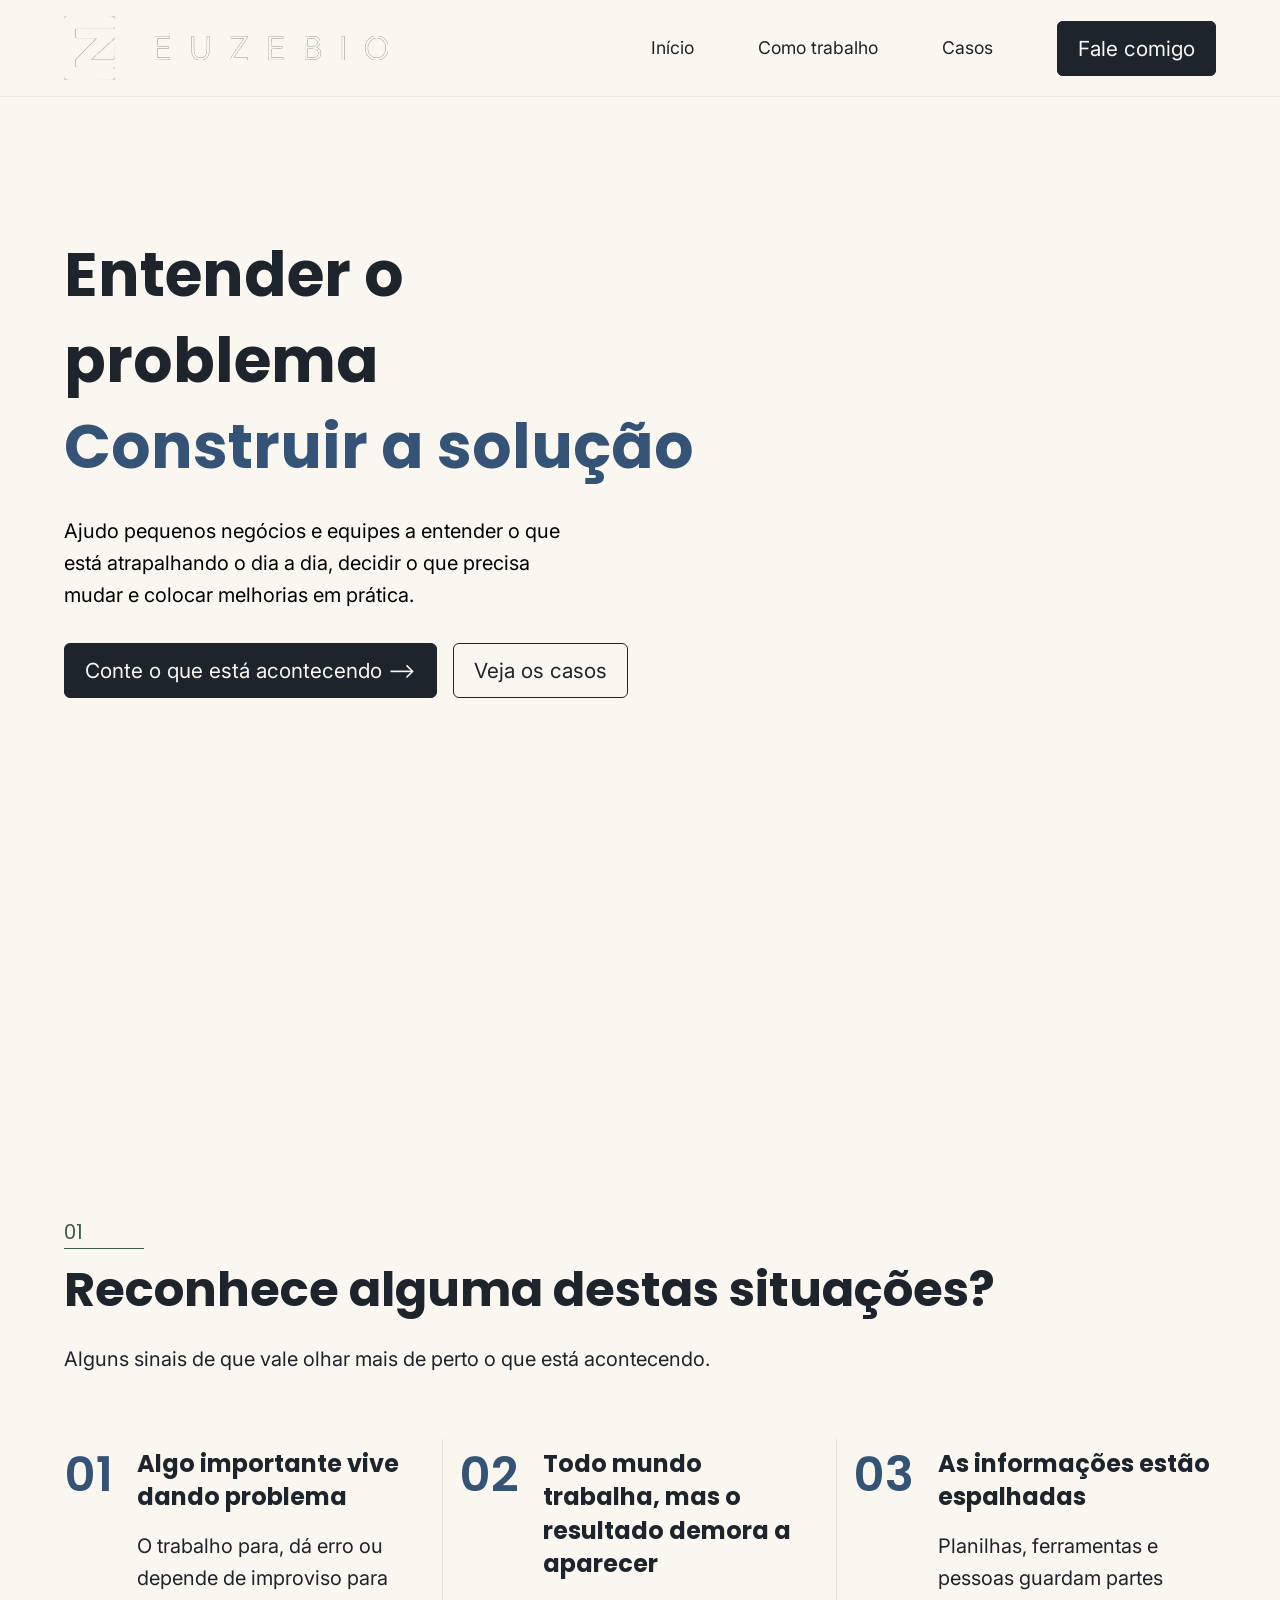
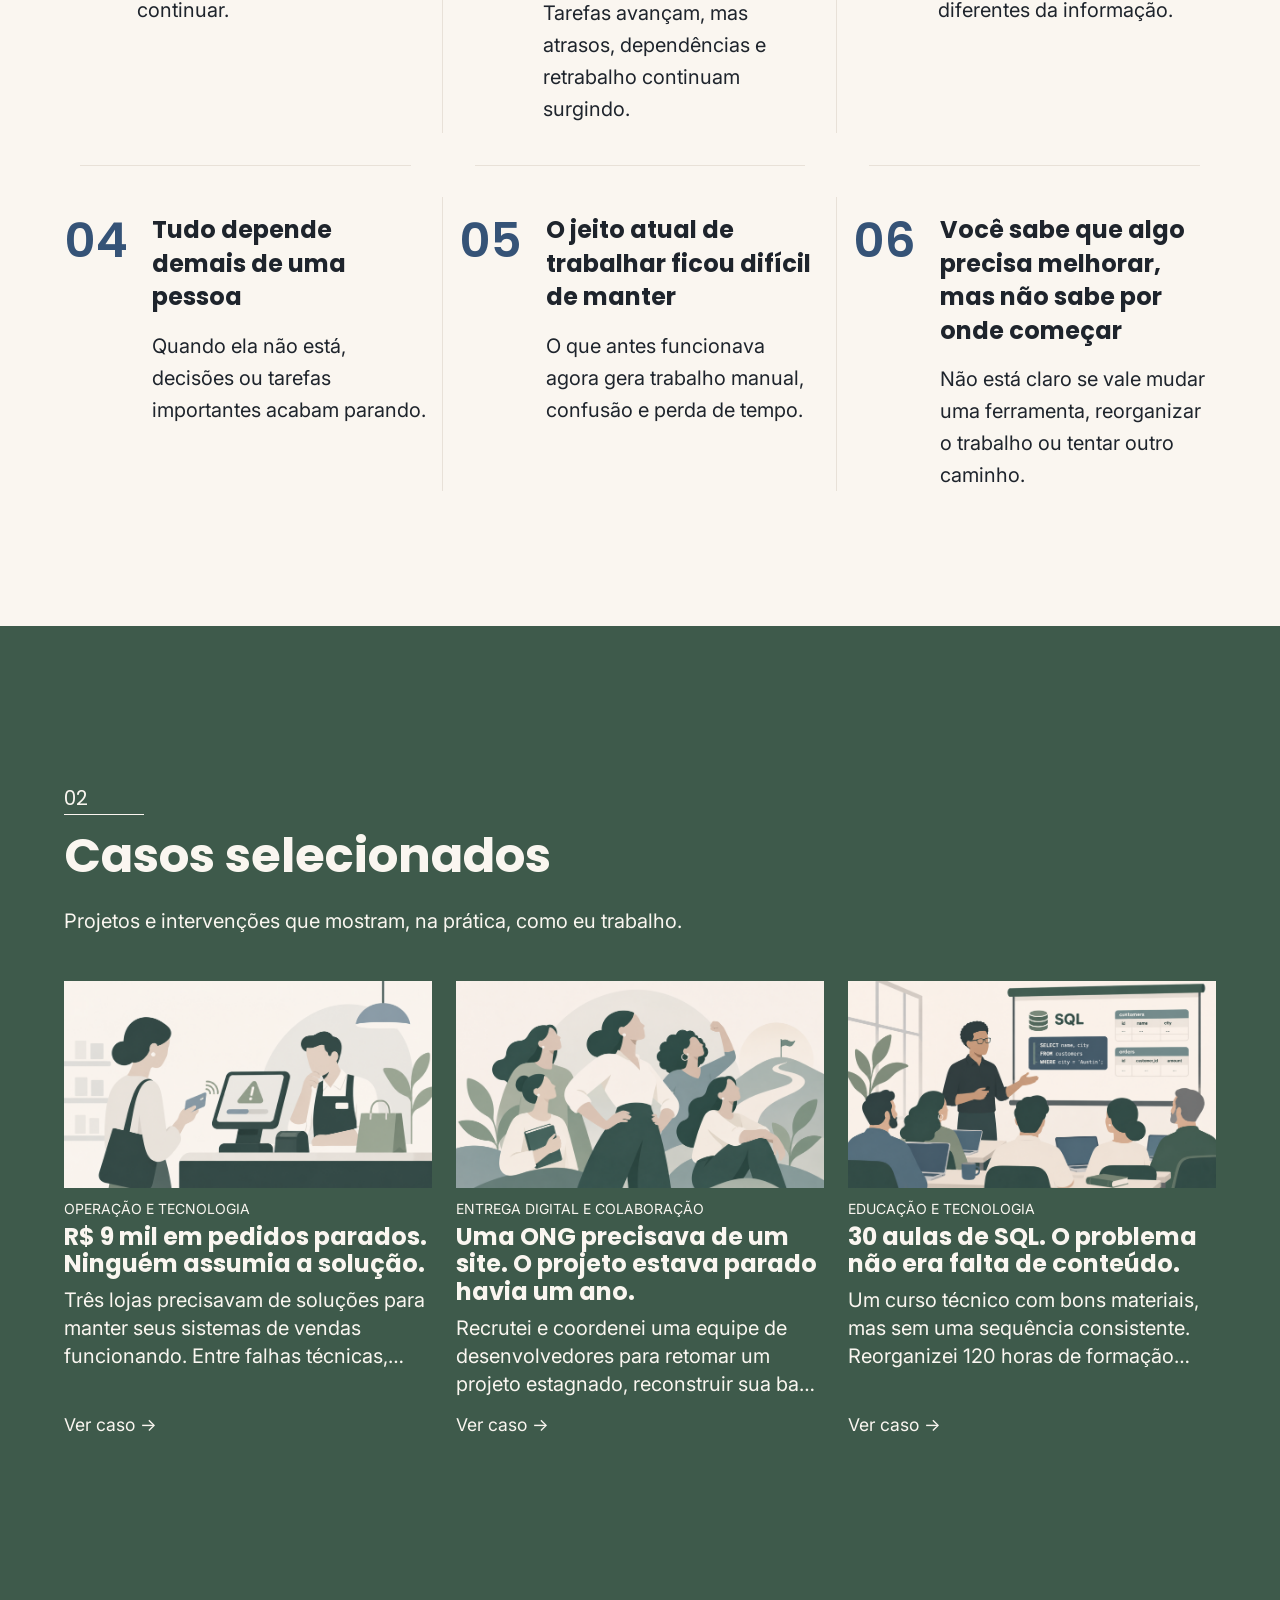
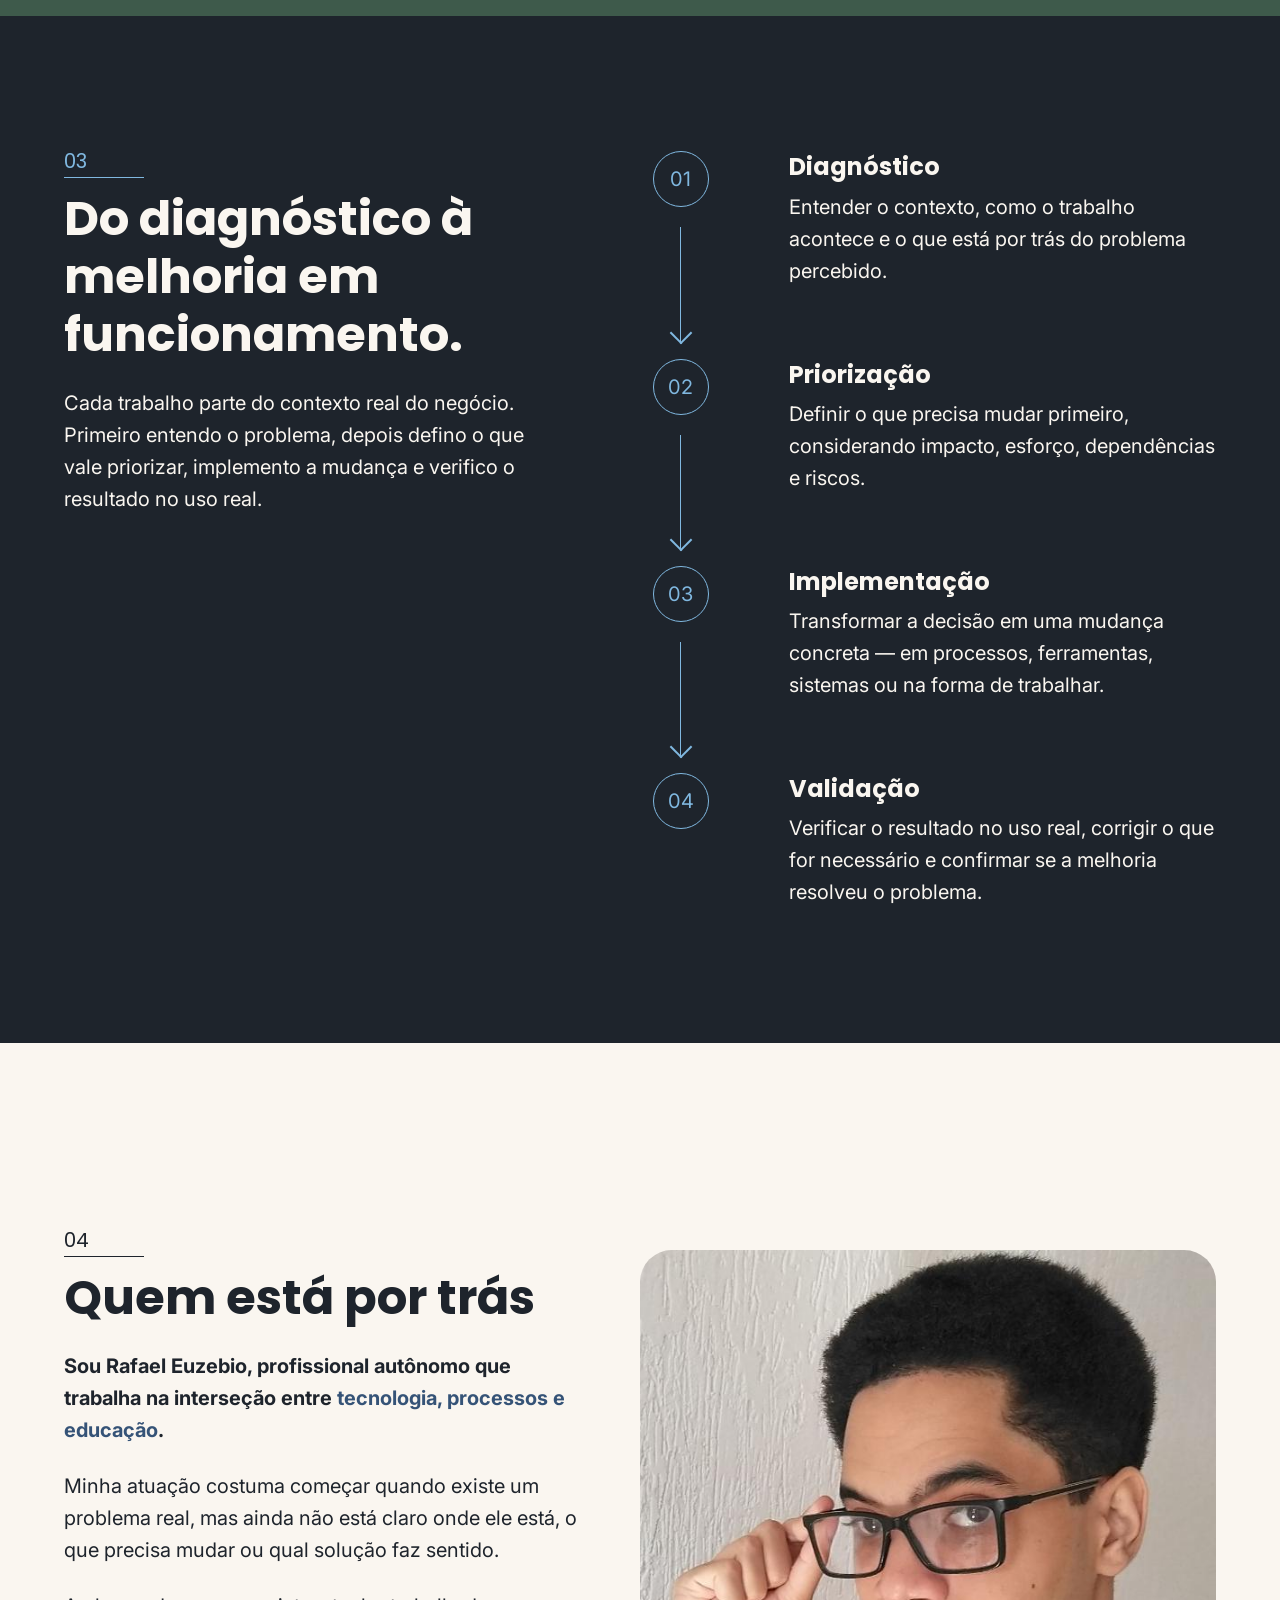
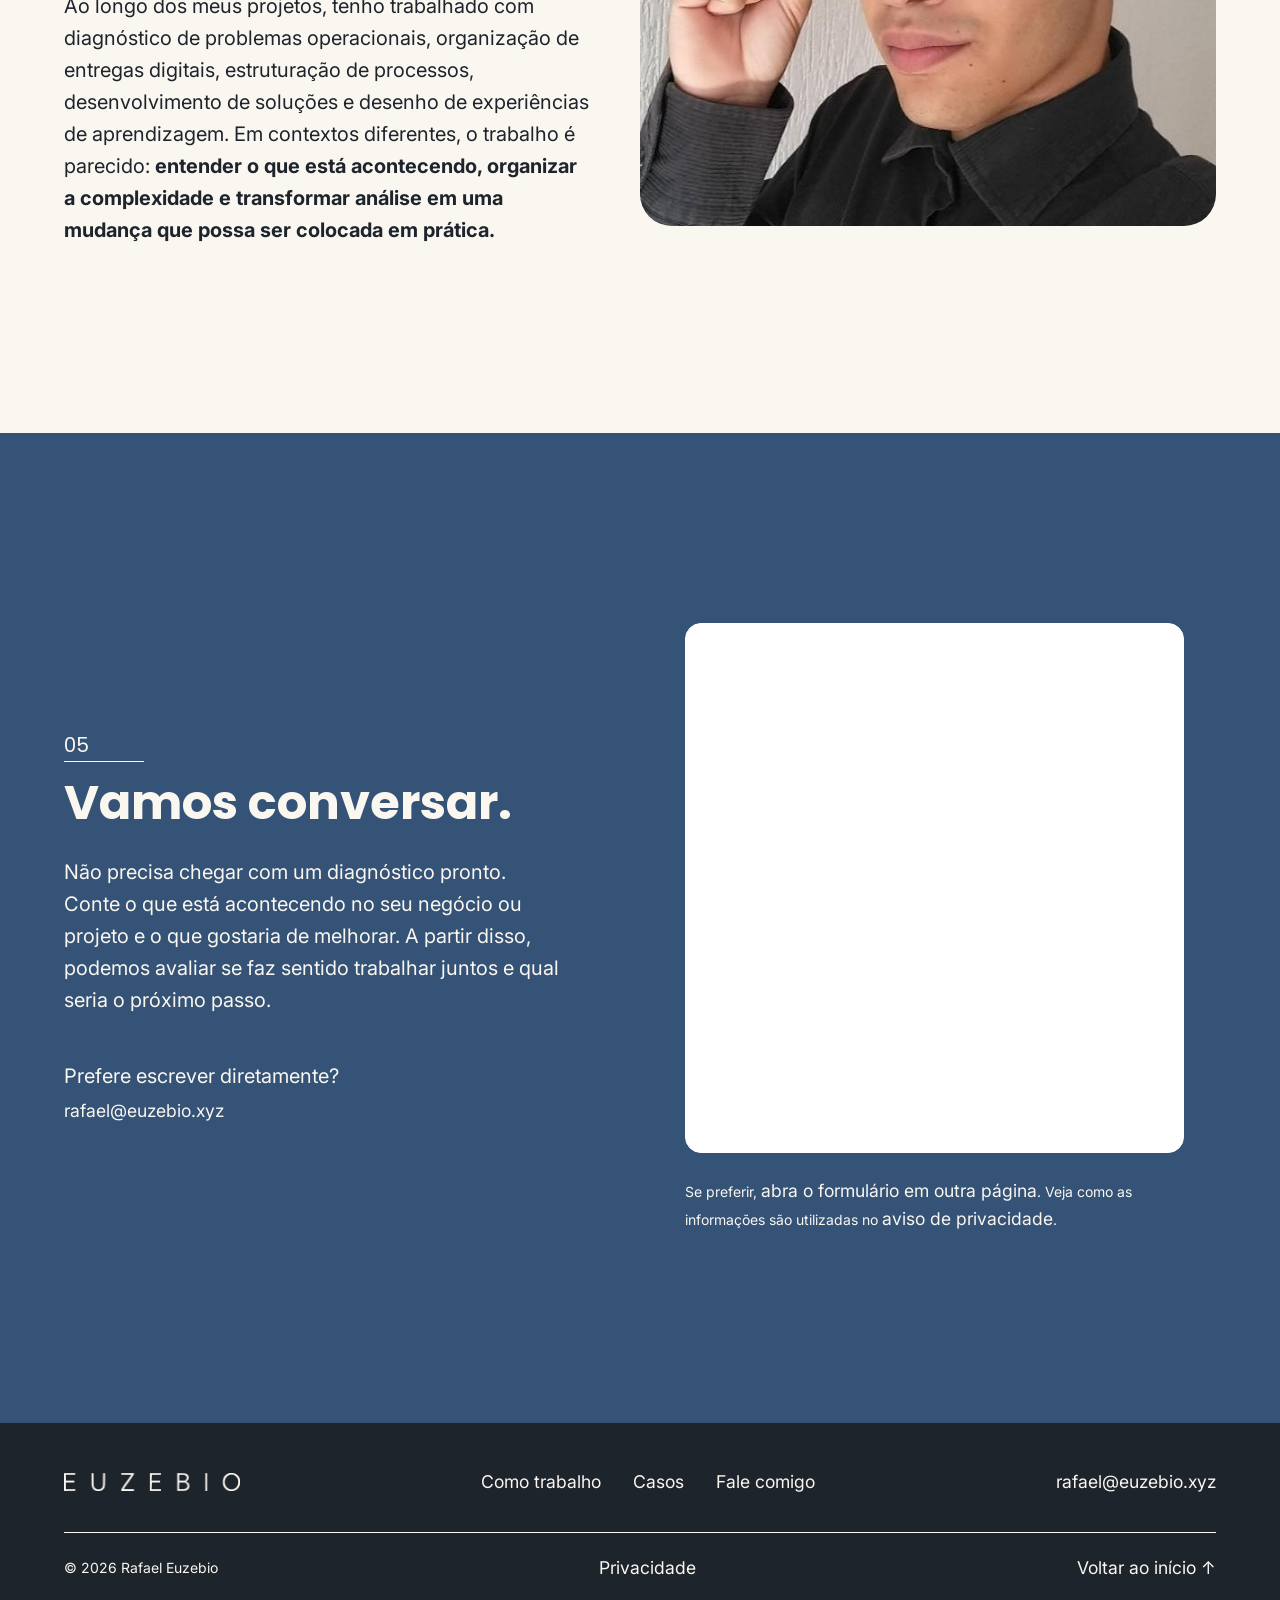
==== commit 5d10e93a: "feat(hero): update headline and allow natural text wrapping" ====
--- a/index.html
+++ b/index.html
@@ -68,7 +68,7 @@
     <main id="conteudo">
       <section id="inicio" class="hero" aria-labelledby="titulo-principal">
         <div class="hero__content">
-          <h1 class="hero__title" id="titulo-principal">Tecnologia que funciona para <span class="hero__title-key-phrase">seu negócio</span></h1>
+          <h1 class="hero__title" id="titulo-principal">Entender o problema<br><span class="hero__title-key-phrase">Construir a solução</span></h1>
           <p class="hero__description">Ajudo pequenos negócios e equipes a entender o que está atrapalhando o dia a dia, decidir o que precisa mudar e colocar melhorias em prática.</p>
           <div class="hero__actions">
             <a class="link link--button link--button-compact link--button-slate link--button-semibold-hover" href="#contato">Conte o que está acontecendo --&gt;</a>
--- a/blocks/hero.css
+++ b/blocks/hero.css
@@ -21,7 +21,6 @@
   position: relative;
   z-index: 0;
   color: var(--color-slate-blue);
-  white-space: nowrap;
 }
 
 .hero__title-key-phrase::before {
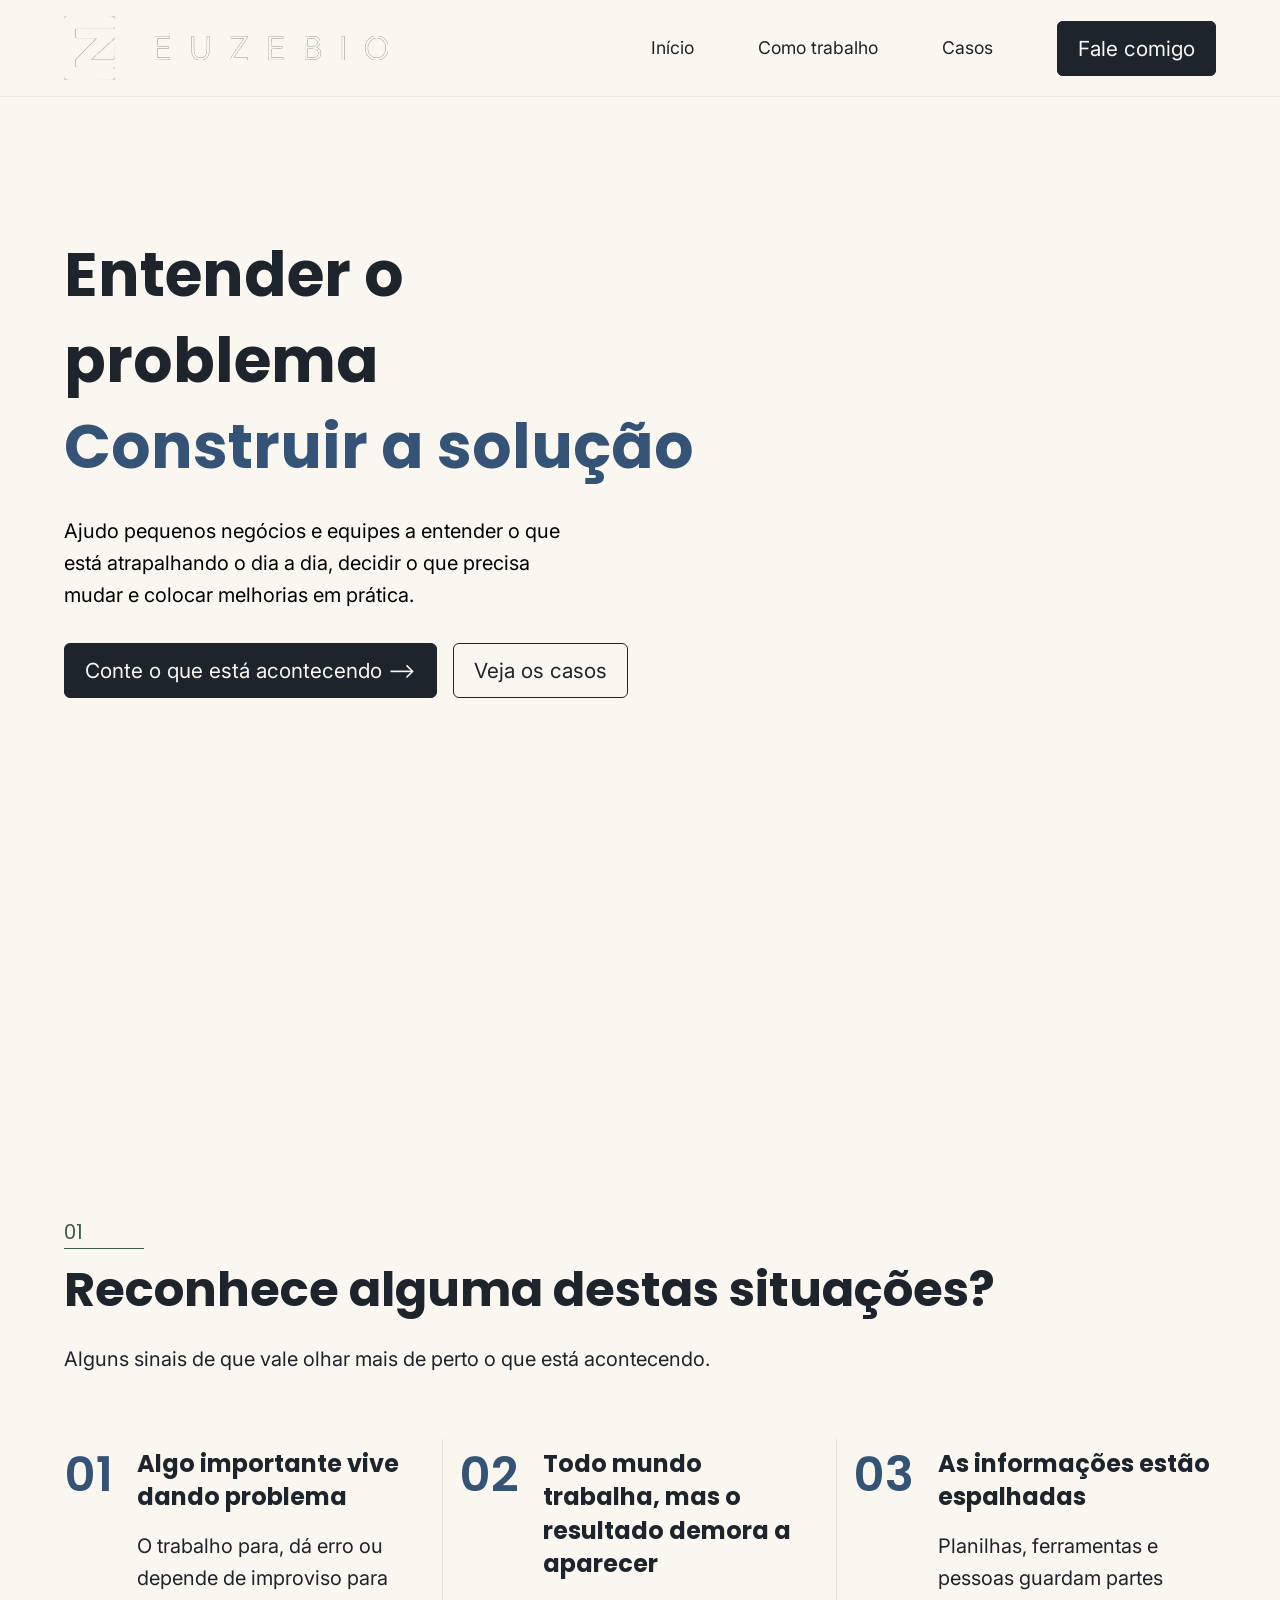
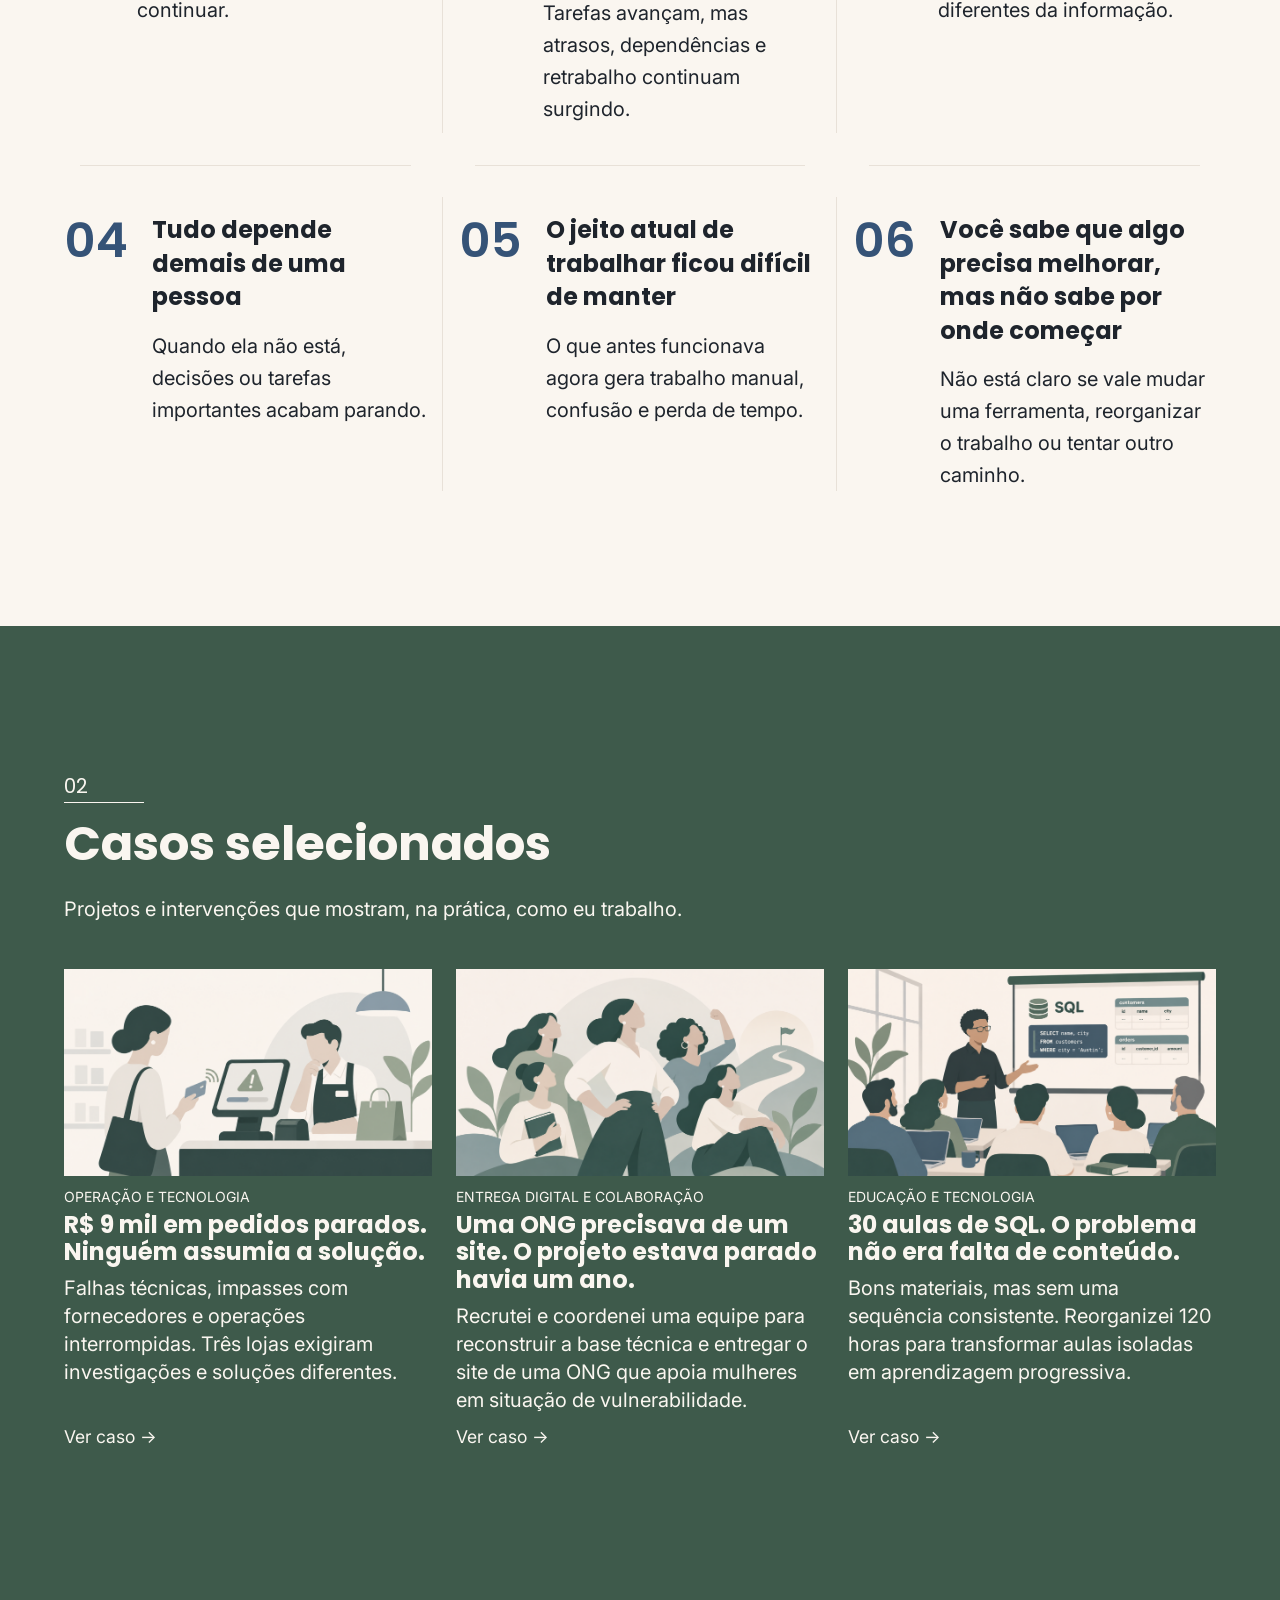
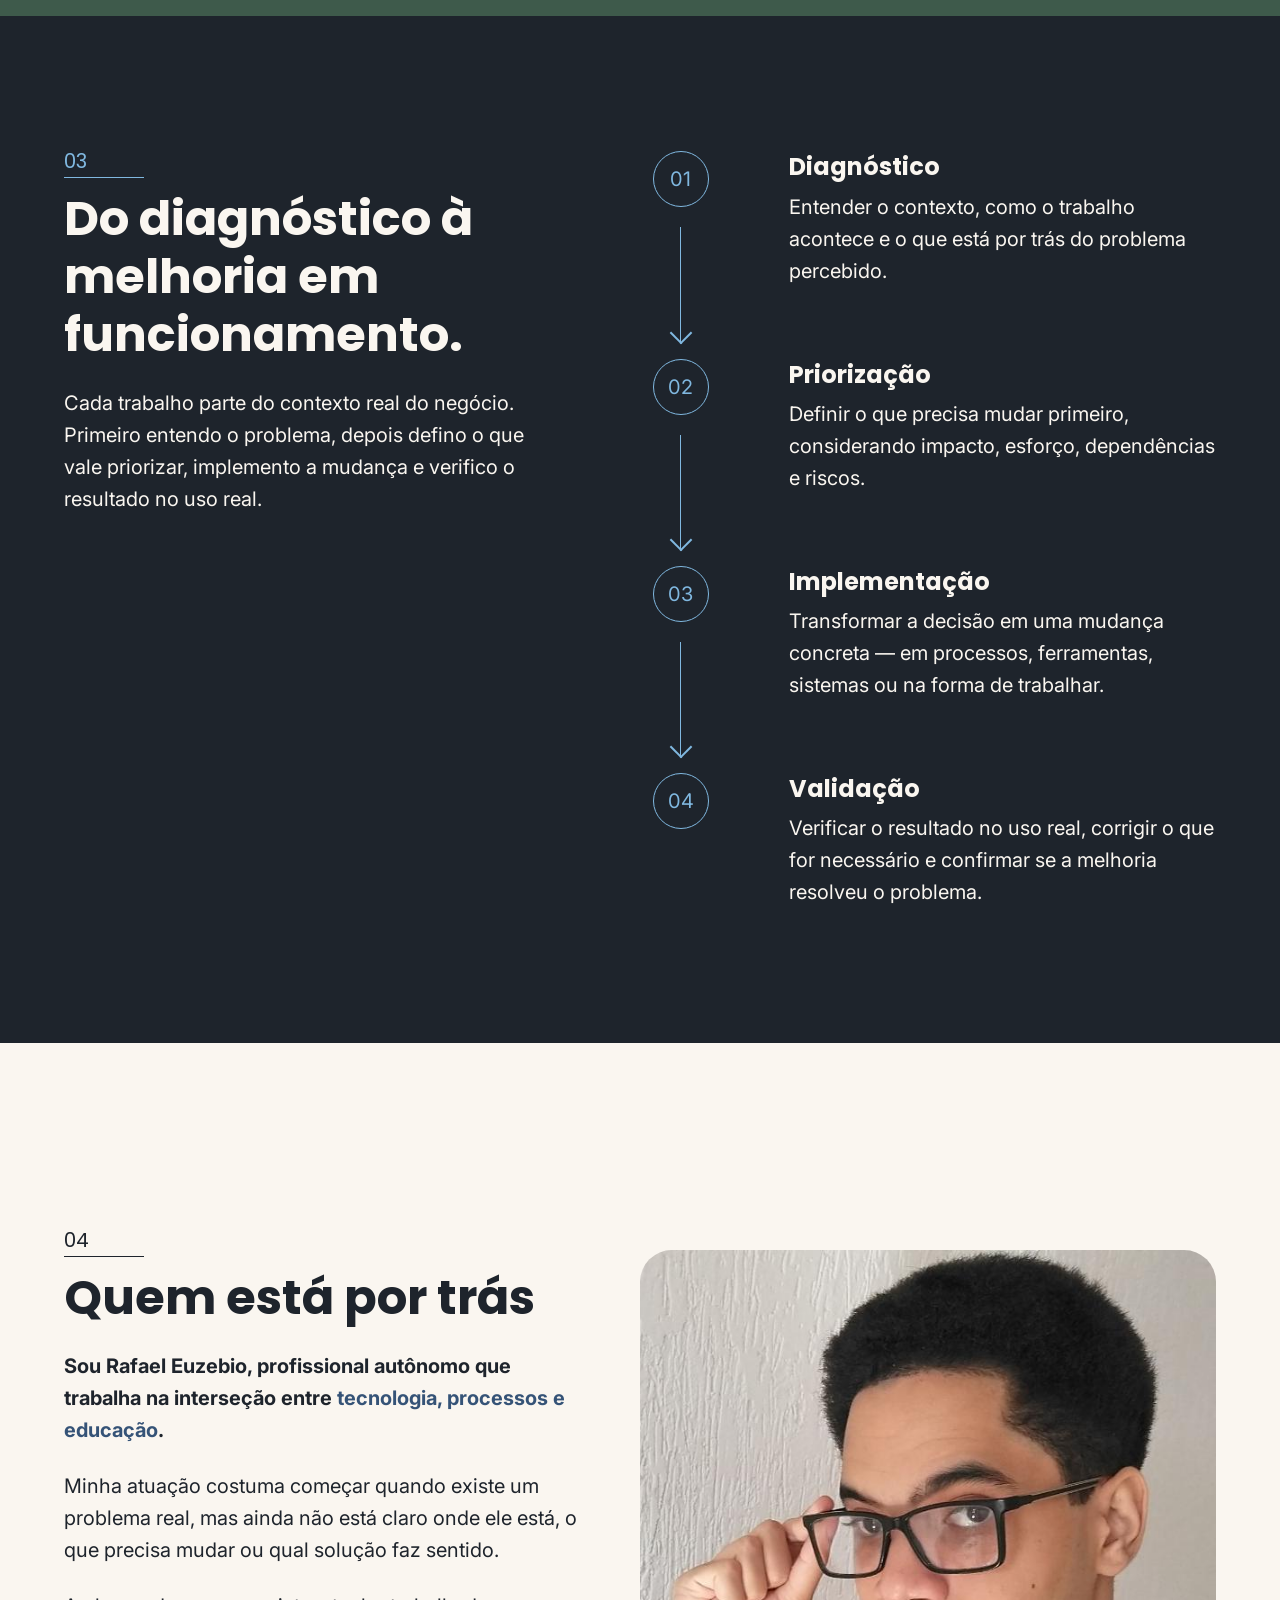
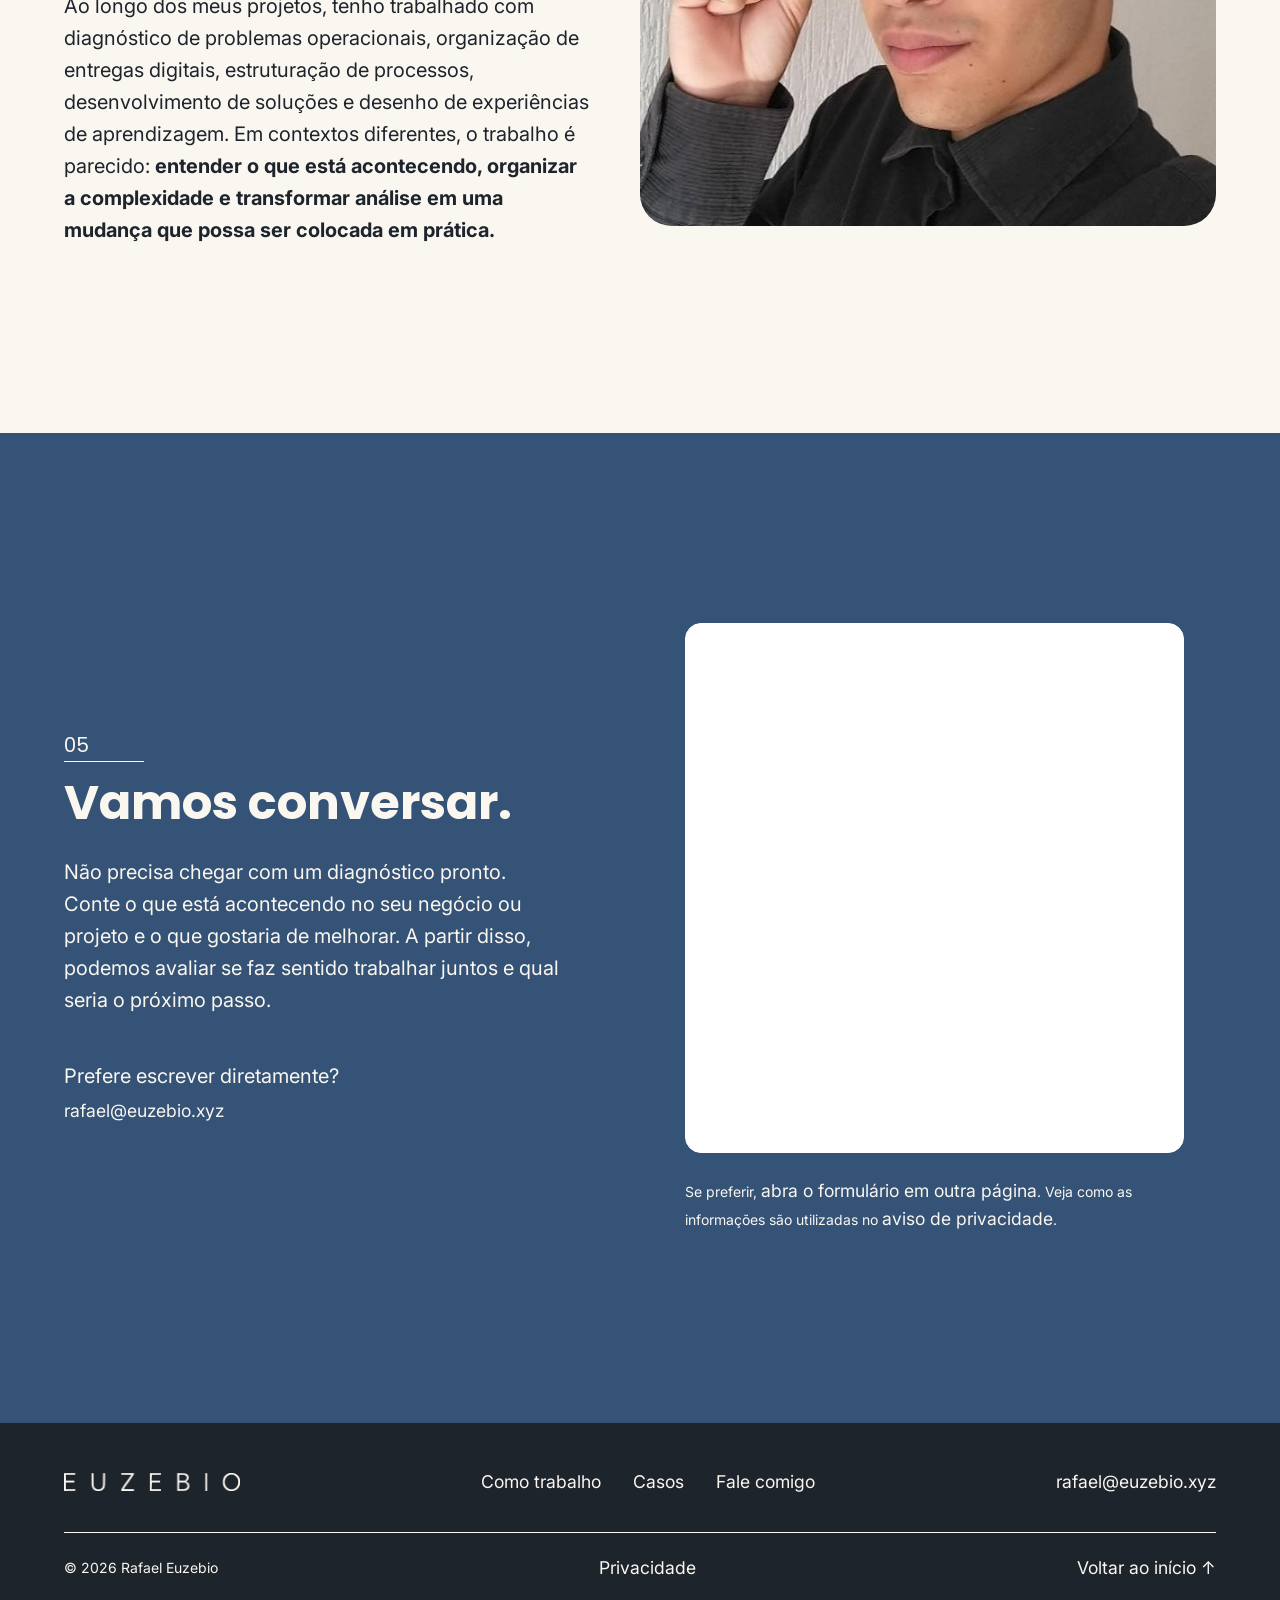
==== commit 9f1e7bef: "fix(cards): shorten descriptions and remove text truncation" ====
--- a/index.html
+++ b/index.html
@@ -163,7 +163,7 @@
               <figure class="case-card__image"><img class="case-card__preview" src="assets/cases/checkout-payment-interrupted.png" alt="" width="1672" height="941" loading="lazy"></figure>
               <p class="case-card__category">OPERAÇÃO E TECNOLOGIA</p>
               <h3 class="case-card__title" id="caso-continuidade-varejo-titulo">R$ 9 mil em pedidos parados. Ninguém assumia a solução.</h3>
-              <p class="case-card__description">Três lojas precisavam de soluções para manter seus sistemas de vendas funcionando. Entre falhas técnicas, dificuldades com fornecedores e operações interrompidas, cada uma exigiu uma investigação e uma resposta diferente.</p>
+              <p class="case-card__description">Falhas técnicas, impasses com fornecedores e operações interrompidas. Três lojas exigiram investigações e soluções diferentes.</p>
               <span class="link link--paper link--underline-thin link--underline-from-left link--hover-slide-right case-card__link">Ver caso →</span>
                           </a>
             </article>
@@ -174,7 +174,7 @@
               <figure class="case-card__image"><img class="case-card__preview" src="assets/cases/empowered-women-on-the-rise.png" alt="" width="1672" height="941" loading="lazy"></figure>
               <p class="case-card__category">ENTREGA DIGITAL E COLABORAÇÃO</p>
               <h3 class="case-card__title" id="caso-violeta-eliz-titulo">Uma ONG precisava de um site. O projeto estava parado havia um ano.</h3>
-              <p class="case-card__description">Recrutei e coordenei uma equipe de desenvolvedores para retomar um projeto estagnado, reconstruir sua base técnica e entregar o site institucional de uma organização que apoia mulheres em situação de vulnerabilidade.</p>
+              <p class="case-card__description">Recrutei e coordenei uma equipe para reconstruir a base técnica e entregar o site de uma ONG que apoia mulheres em situação de vulnerabilidade.</p>
               <span class="link link--paper link--underline-thin link--underline-from-left link--hover-slide-right case-card__link">Ver caso →</span>
                           </a>
             </article>
@@ -185,7 +185,7 @@
               <figure class="case-card__image"><img class="case-card__preview" src="assets/cases/sql-classroom-workshop.png" alt="" width="1672" height="941" loading="lazy"></figure>
               <p class="case-card__category">EDUCAÇÃO E TECNOLOGIA</p>
               <h3 class="case-card__title" id="caso-curriculo-sql-titulo">30 aulas de SQL. O problema não era falta de conteúdo.</h3>
-              <p class="case-card__description">Um curso técnico com bons materiais, mas sem uma sequência consistente. Reorganizei 120 horas de formação para conectar explicações, exercícios e ferramentas em uma aprendizagem progressiva.</p>
+              <p class="case-card__description">Bons materiais, mas sem uma sequência consistente. Reorganizei 120 horas para transformar aulas isoladas em aprendizagem progressiva.</p>
               <span class="link link--paper link--underline-thin link--underline-from-left link--hover-slide-right case-card__link">Ver caso →</span>
                           </a>
             </article>
--- a/blocks/case-card.css
+++ b/blocks/case-card.css
@@ -65,13 +65,8 @@
 }
 
 .case-card__description {
-  display: -webkit-box;
   margin-bottom: 1.5rem;
-  overflow: hidden;
   line-height: 1.5;
-  -webkit-box-orient: vertical;
-  -webkit-line-clamp: 3;
-  line-clamp: 3;
 }
 
 .case-card__link {
@@ -100,7 +95,7 @@
   }
 
   .case-card__description {
-    margin-bottom: 1rem;
+    margin-bottom: 0.75rem;
     line-height: 1.4;
   }
 }
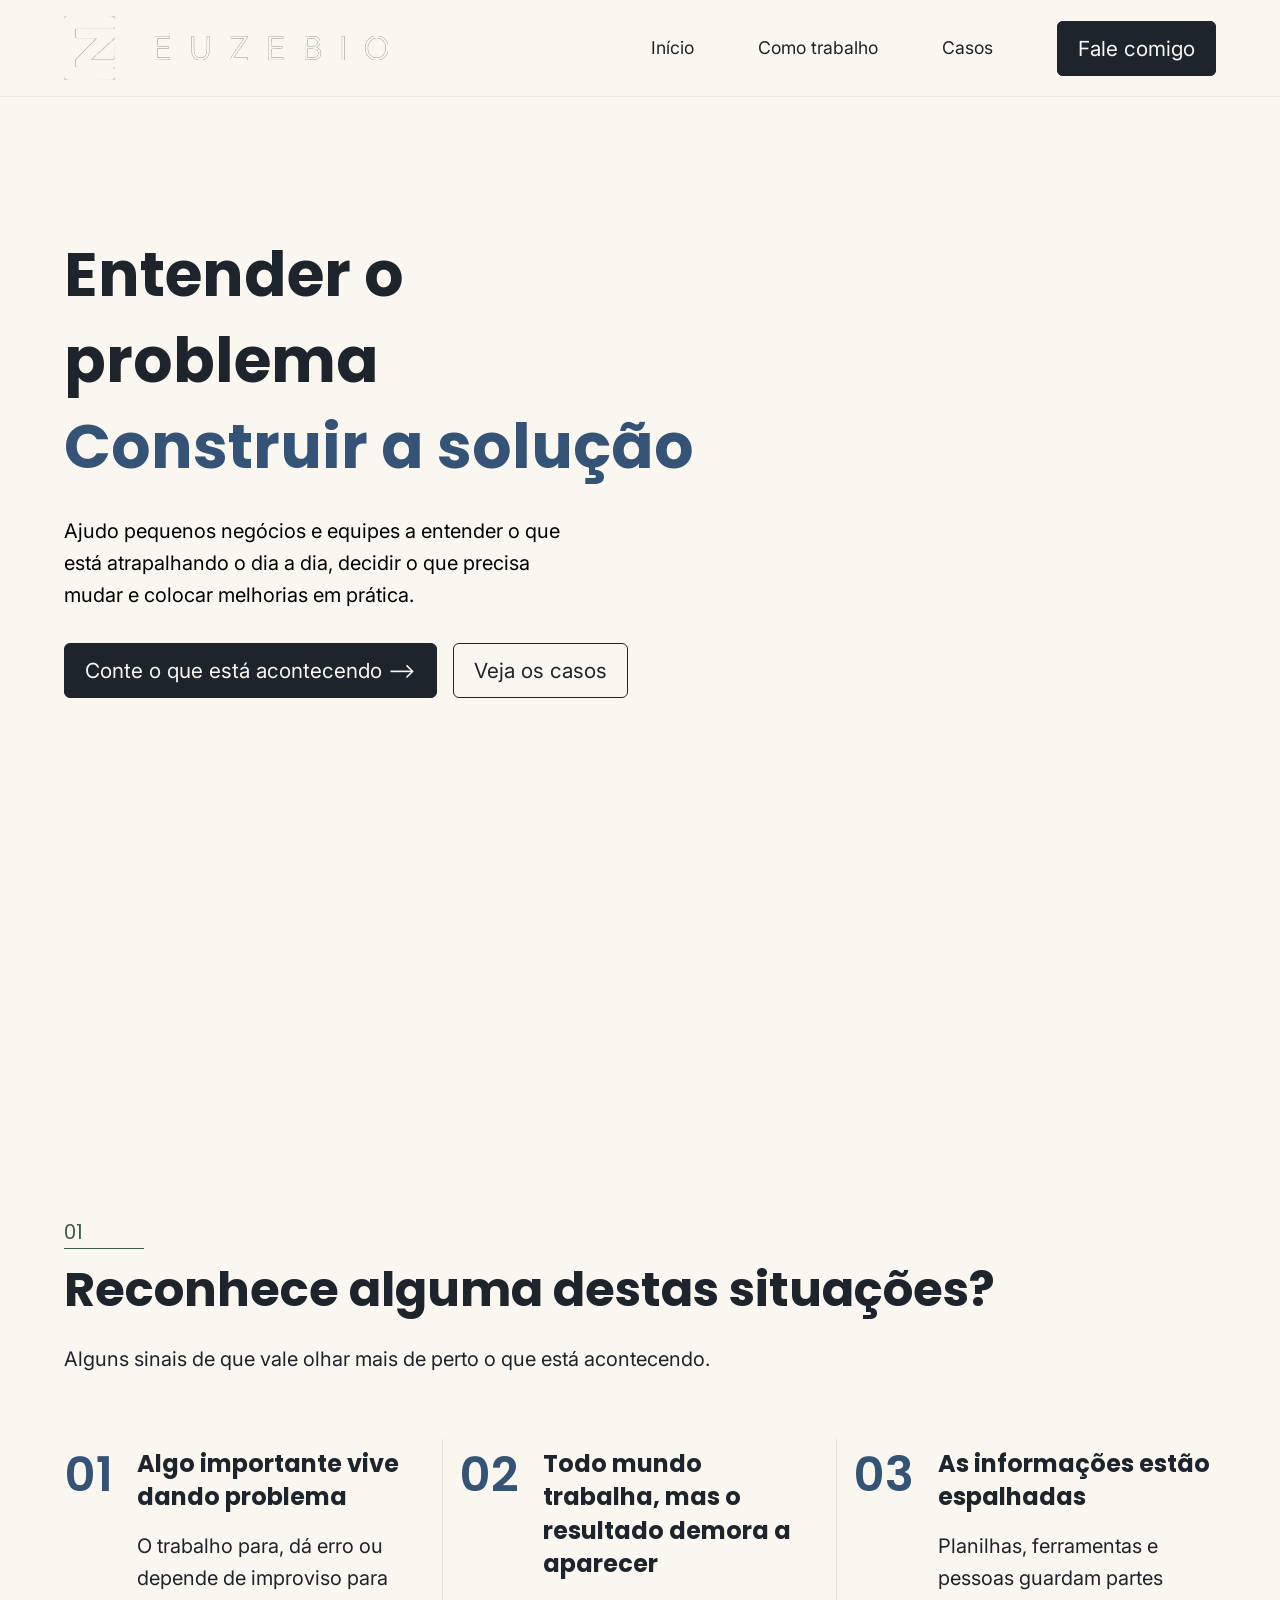
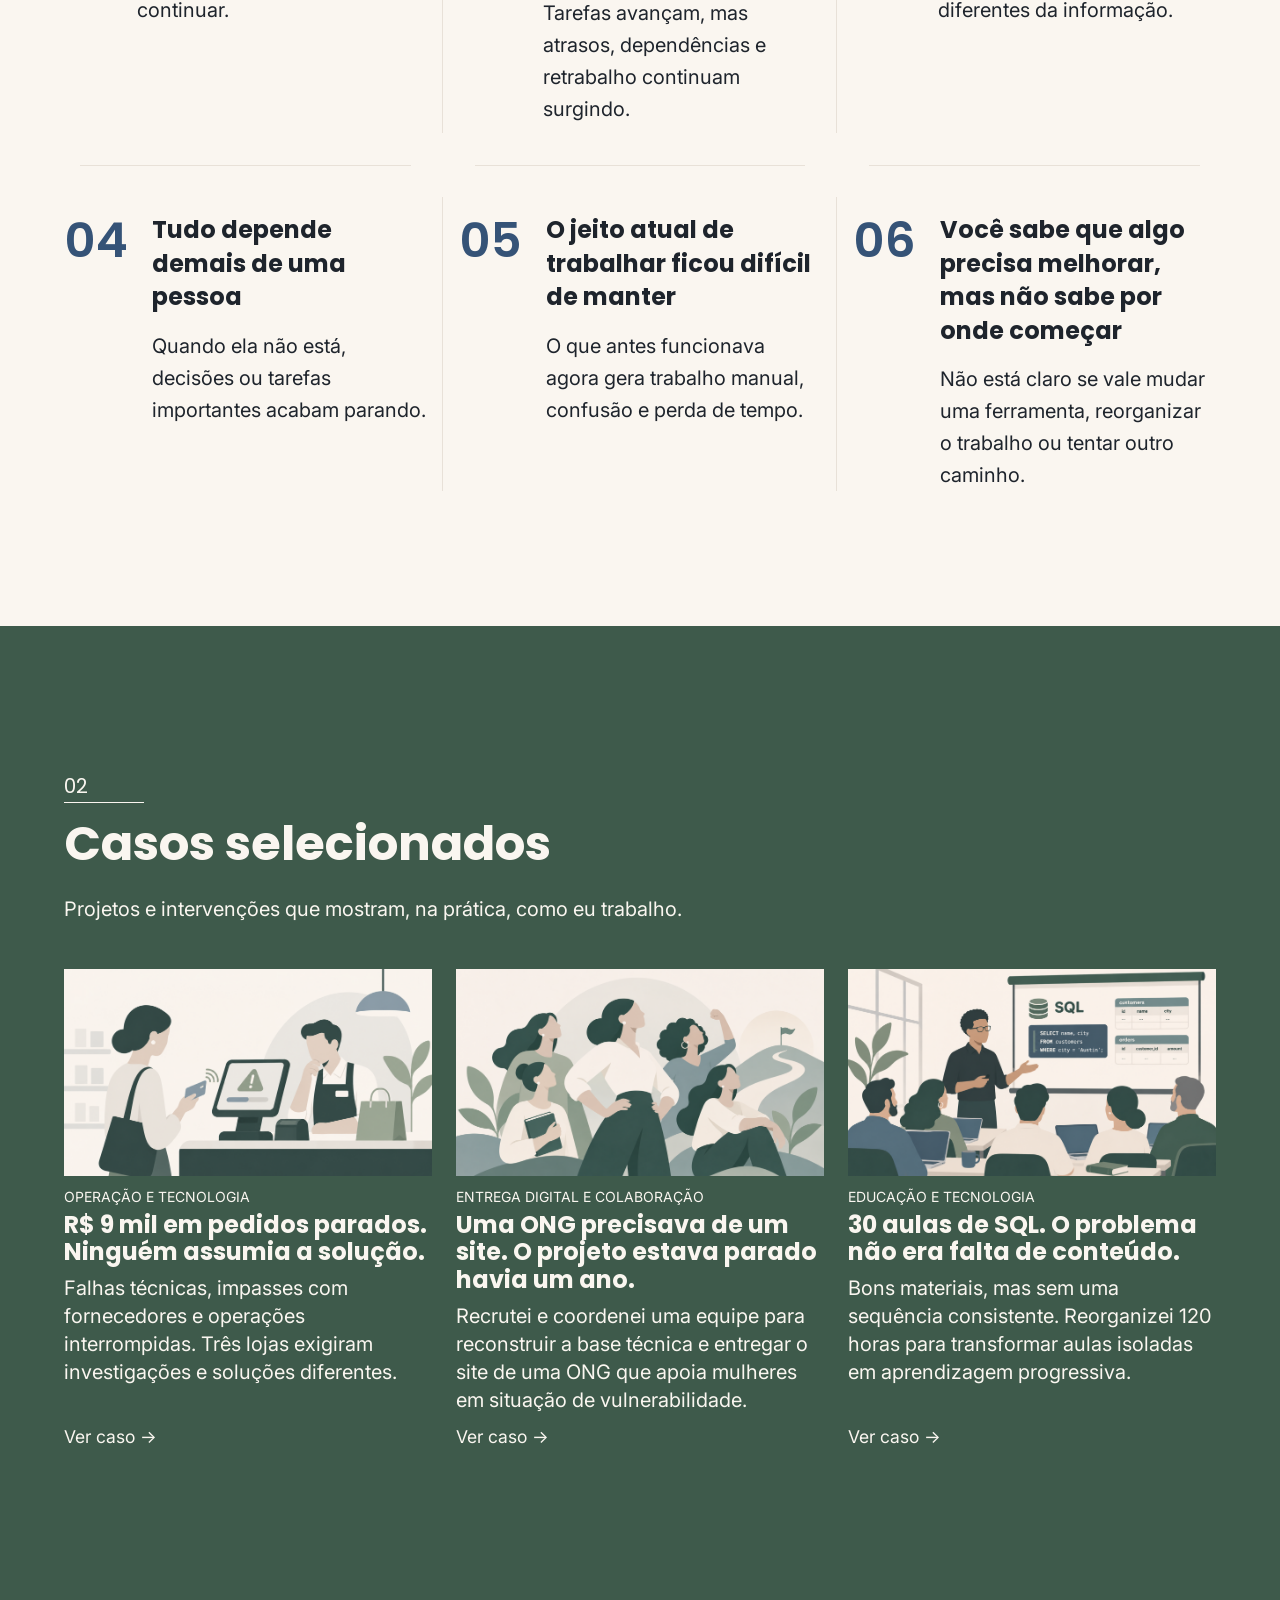
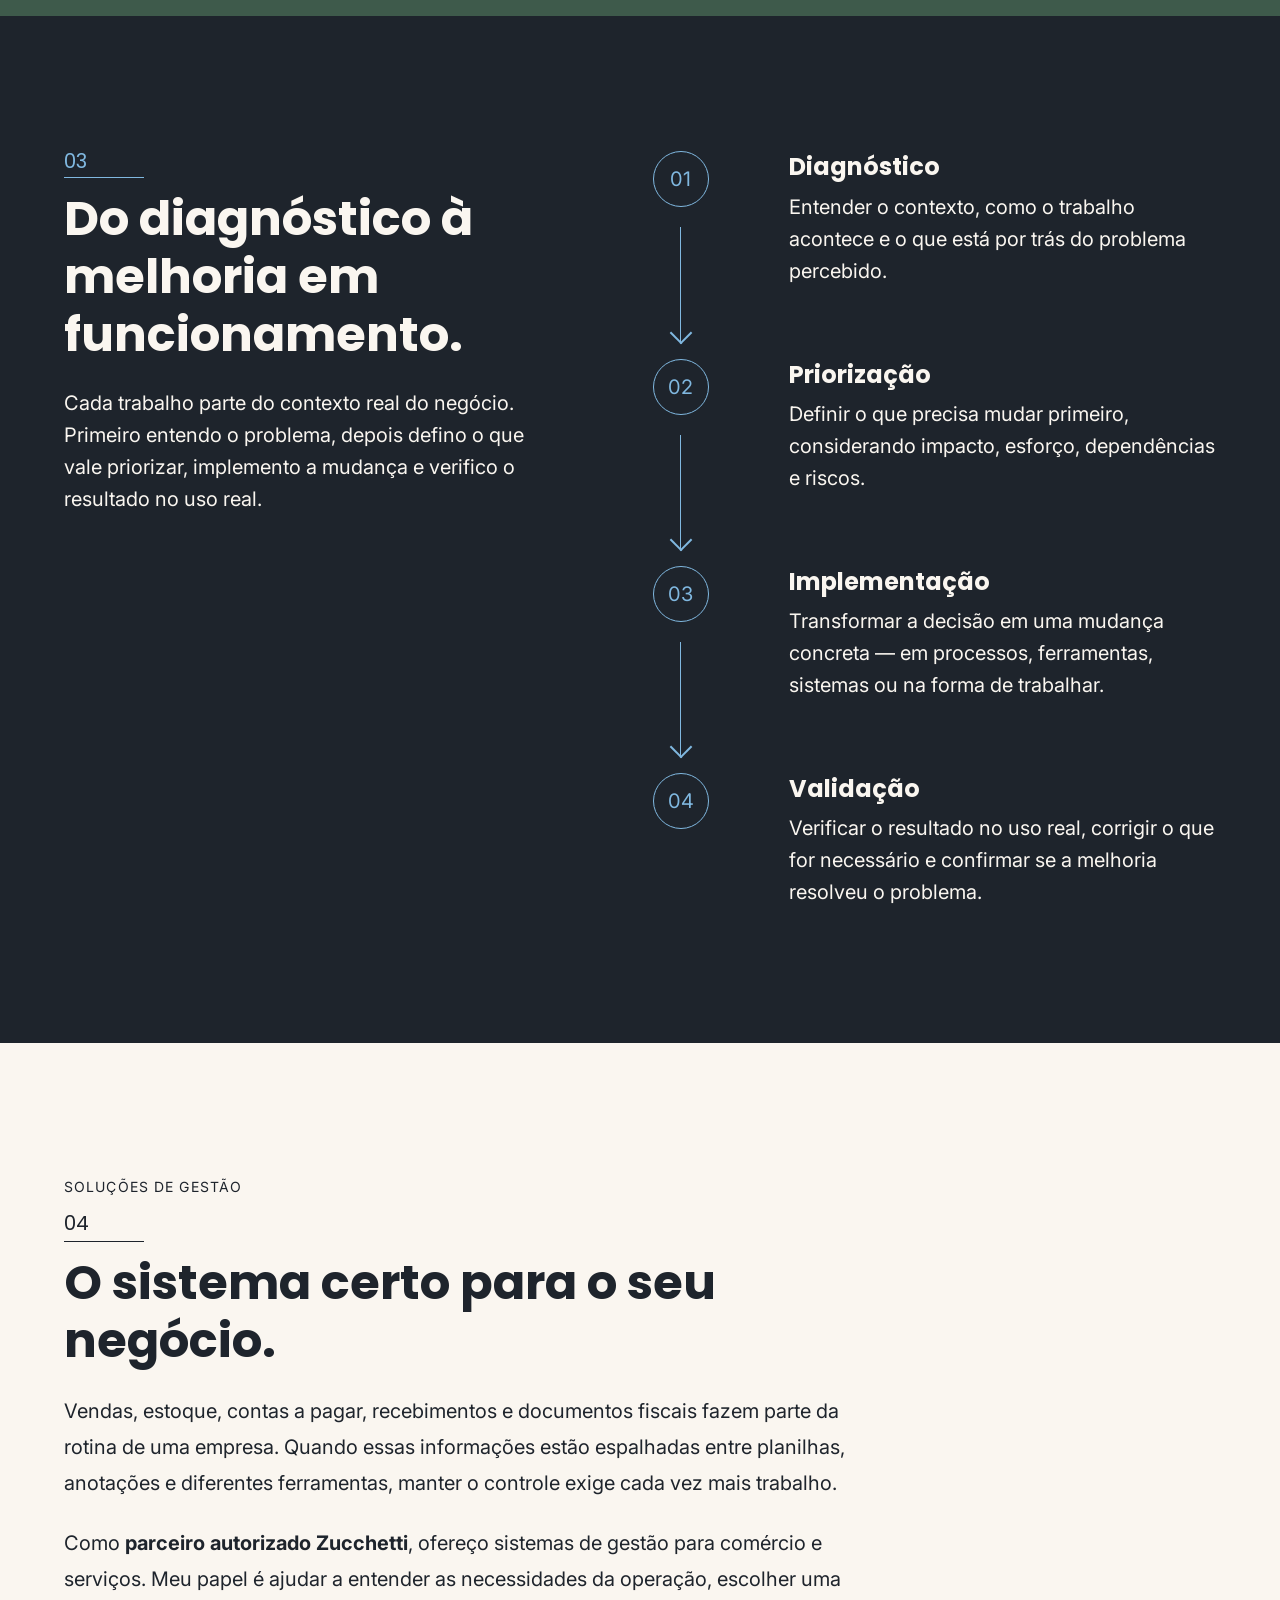
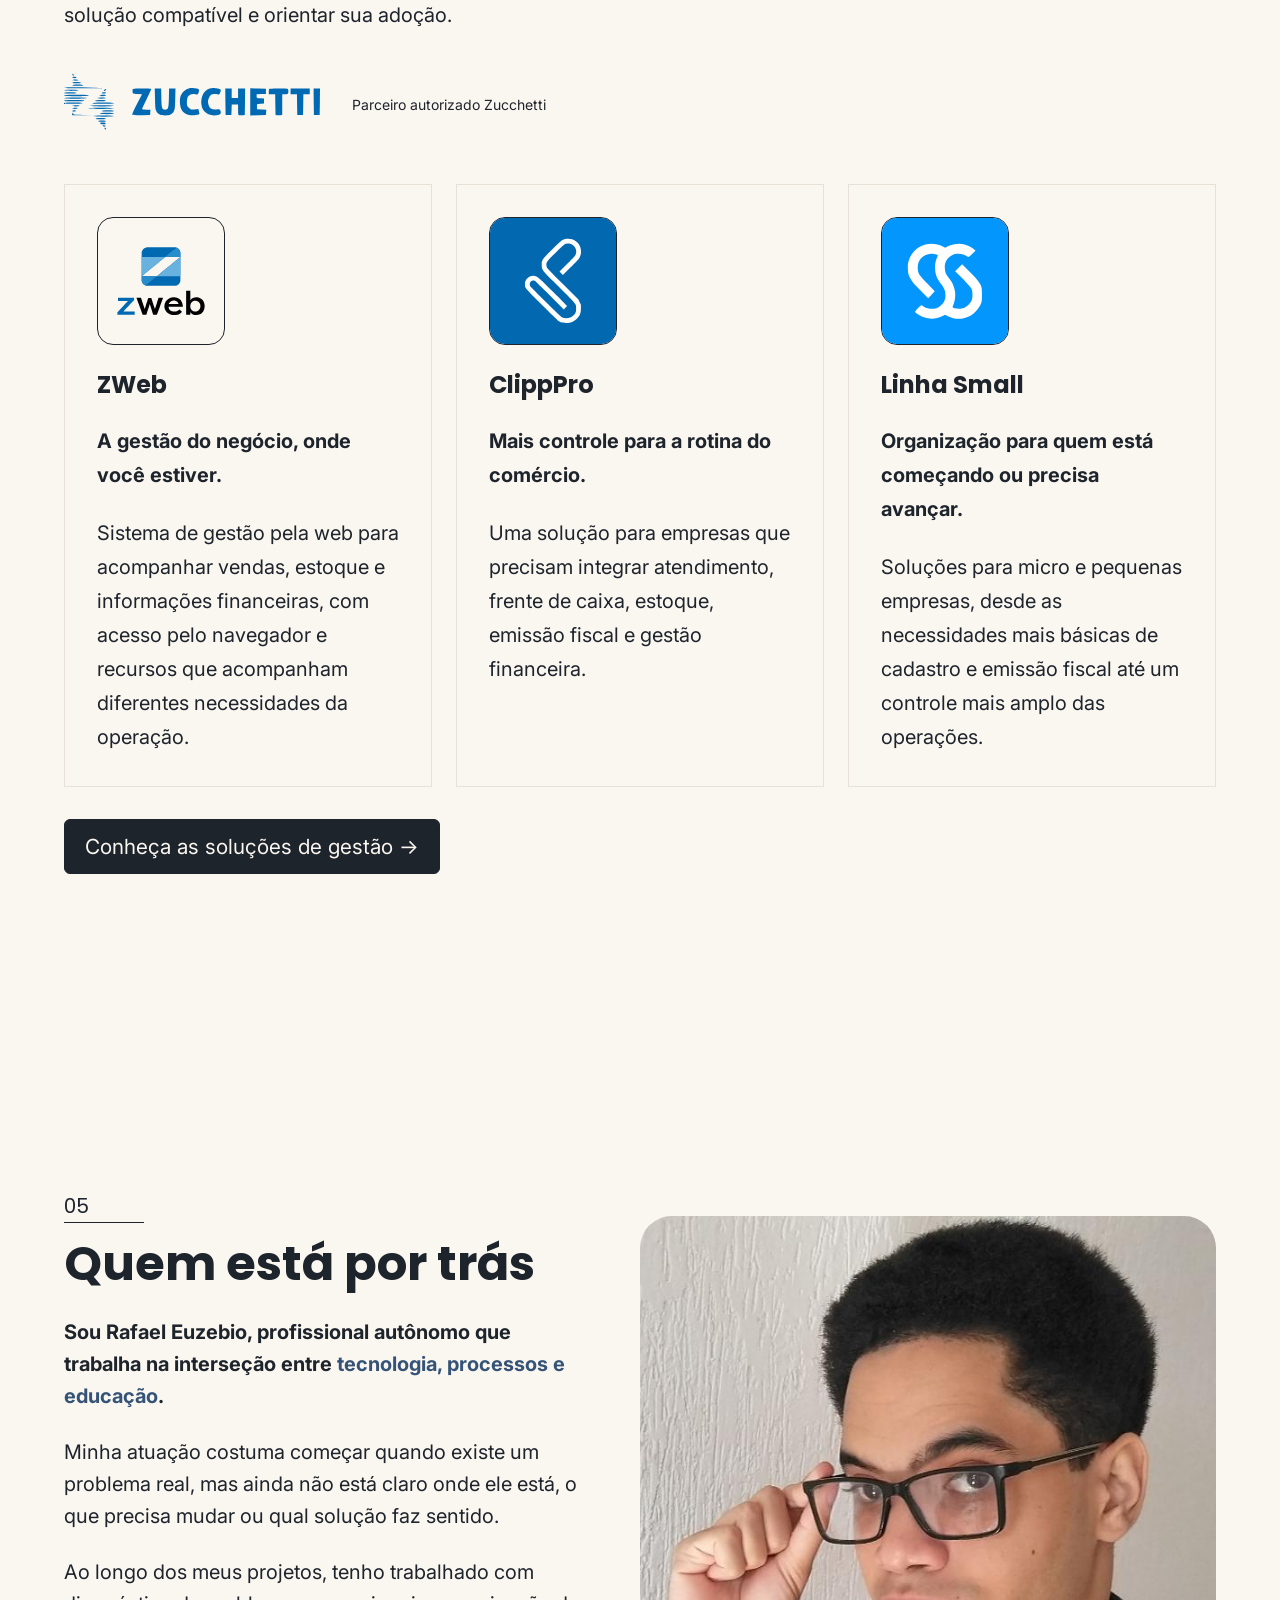
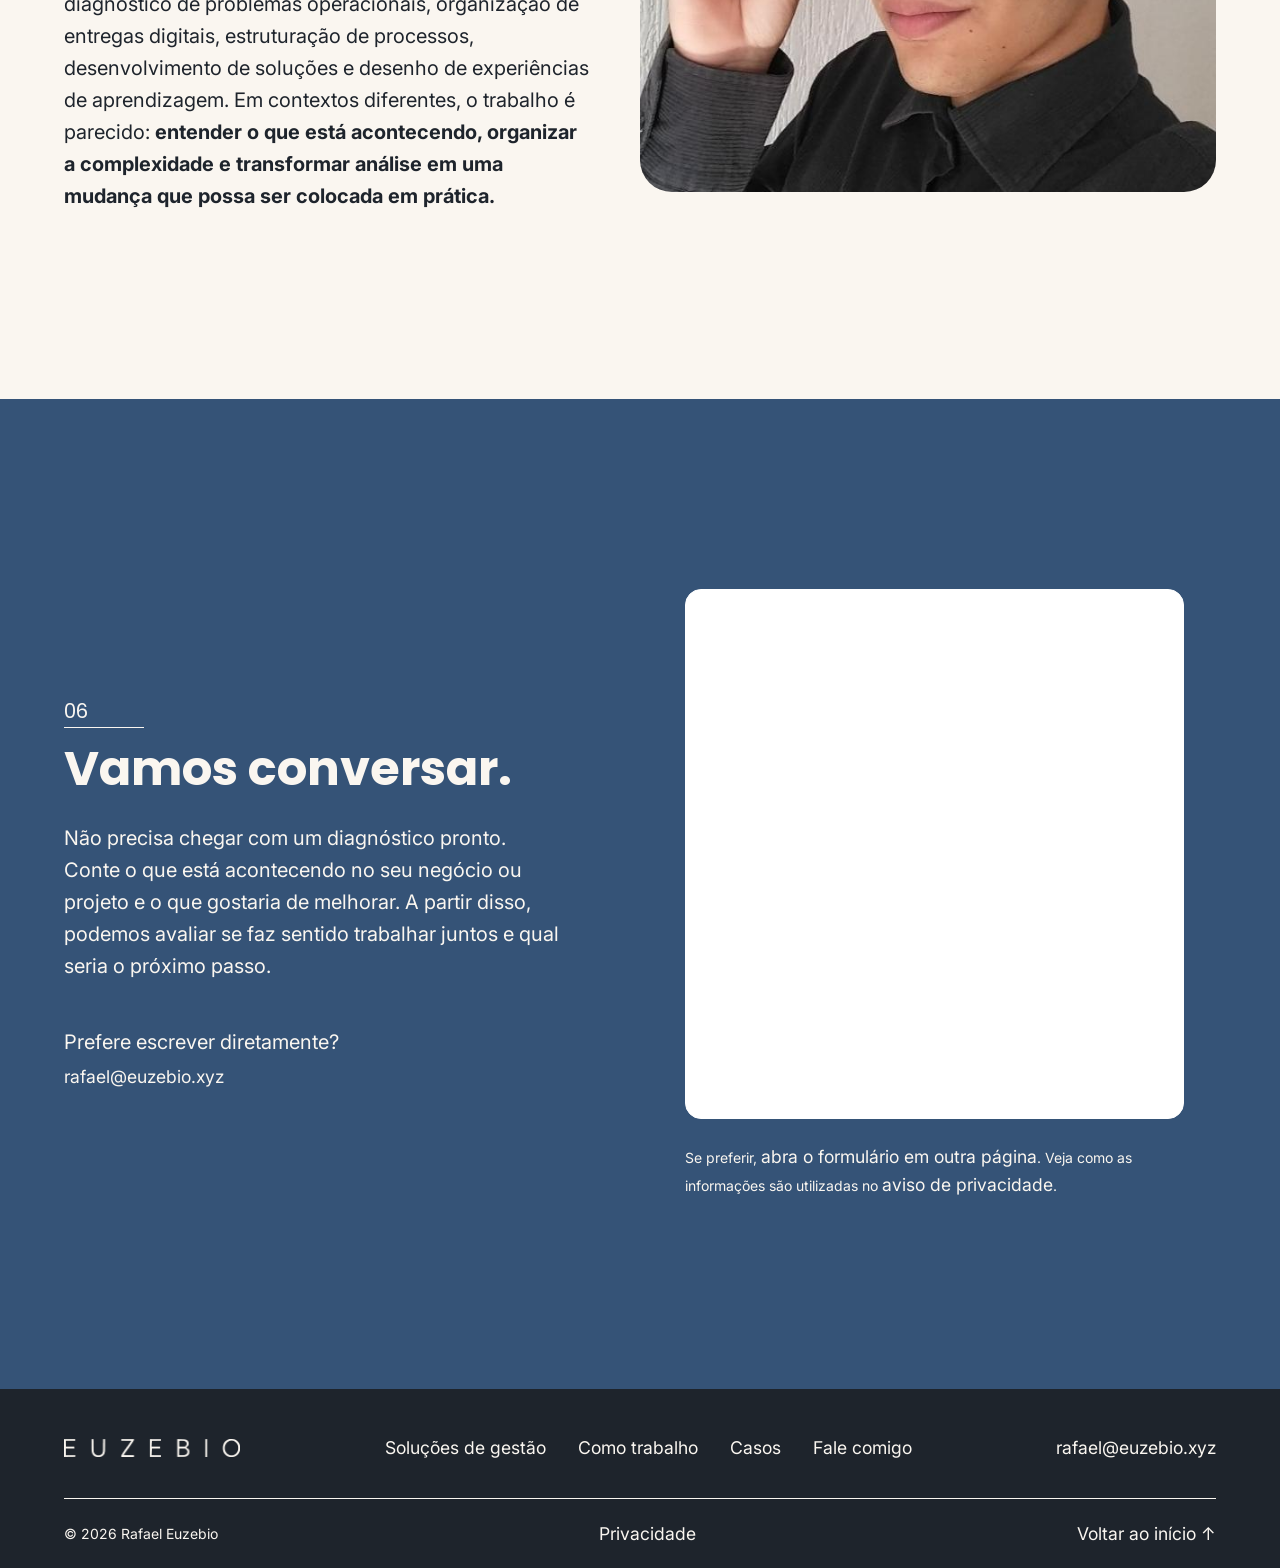
==== commit de3c798e: "feat(home): introduce the authorized Zucchetti partnership" ====
--- a/index.html
+++ b/index.html
@@ -5,11 +5,18 @@
     <meta name="viewport" content="width=device-width, initial-scale=1">
     <meta name="description" content="Rafael Euzebio ajuda pequenos negócios e equipes enxutas a entender problemas entre operação e tecnologia e colocar melhorias em prática.">
     <meta name="theme-color" content="#FAF6F0">
+    <link rel="icon" type="image/png" sizes="64x64" href="/assets/brand/favicon.png" media="(prefers-color-scheme: light)">
+    <link rel="icon" type="image/png" sizes="64x64" href="/assets/brand/favicon-paper.png" media="(prefers-color-scheme: dark)">
     <meta property="og:type" content="website">
     <meta property="og:locale" content="pt_BR">
     <meta property="og:title" content="Rafael Euzebio | Operação e tecnologia">
     <meta property="og:description" content="Tecnologia, processos e educação para entender problemas e colocar melhorias em prática.">
     <meta property="og:url" content="https://euzebio.xyz/">
+    <meta property="og:image" content="https://euzebio.xyz/assets/brand/og-home.png">
+    <meta property="og:image:type" content="image/png">
+    <meta property="og:image:width" content="1200">
+    <meta property="og:image:height" content="630">
+    <meta property="og:image:alt" content="EUZEBIO — símbolo e wordmark em carvão sobre fundo papel.">
 
     <title>Rafael Euzebio | Operação e tecnologia</title>
     <link rel="preconnect" href="https://fonts.googleapis.com">
@@ -34,6 +41,10 @@
     <script src="blocks/menu.js" defer></script>
     <script src="blocks/navbar.js" defer></script>
     <script src="https://tally.so/widgets/embed.js" defer></script>
+    <link rel="stylesheet" href="/blocks/solutions.css">
+    <link rel="stylesheet" href="/blocks/partner.css">
+    <link rel="stylesheet" href="/blocks/product.css">
+    <link rel="stylesheet" href="/blocks/prose.css">
   </head>
   <body>
     <header class="navbar">
@@ -242,10 +253,41 @@
         </ol>
       </section>
 
+      <section id="solucoes" class="solutions" aria-labelledby="solucoes-titulo">
+        <div class="solutions__intro">
+          <p class="solutions__eyebrow">SOLUÇÕES DE GESTÃO</p>
+          <h2 class="solutions__title" id="solucoes-titulo"><span class="solutions__number" aria-hidden="true">04</span>O sistema certo para o seu negócio.</h2>
+          <div class="prose"><p>Vendas, estoque, contas a pagar, recebimentos e documentos fiscais fazem parte da rotina de uma empresa. Quando essas informações estão espalhadas entre planilhas, anotações e diferentes ferramentas, manter o controle exige cada vez mais trabalho.</p>
+<p>Como <strong>parceiro autorizado Zucchetti</strong>, ofereço sistemas de gestão para comércio e serviços. Meu papel é ajudar a entender as necessidades da operação, escolher uma solução compatível e orientar sua adoção.</p></div>
+        </div>
+        <div class="partner"><img class="partner__logo partner__logo--large" src="/assets/partners/zucchetti.svg" alt="Zucchetti" width="400" height="98" loading="lazy"><p class="partner__label">Parceiro autorizado Zucchetti</p></div>
+        <div class="solutions__products">
+          <article class="product product--outlined">
+            <img class="product__logo" src="/assets/partners/zweb.svg" alt="ZWeb" width="2047" height="1732" loading="lazy">
+            <h3 class="product__name">ZWeb</h3>
+            <p><strong>A gestão do negócio, onde você estiver.</strong></p>
+            <p>Sistema de gestão pela web para acompanhar vendas, estoque e informações financeiras, com acesso pelo navegador e recursos que acompanham diferentes necessidades da operação.</p>
+          </article>
+          <article class="product product--outlined">
+            <img class="product__logo" src="/assets/partners/clipppro.svg" alt="ClippPro" width="447" height="447" loading="lazy">
+            <h3 class="product__name">ClippPro</h3>
+            <p><strong>Mais controle para a rotina do comércio.</strong></p>
+            <p>Uma solução para empresas que precisam integrar atendimento, frente de caixa, estoque, emissão fiscal e gestão financeira.</p>
+          </article>
+          <article class="product product--outlined">
+            <img class="product__logo" src="/assets/partners/small.svg" alt="Linha Small" width="225" height="225" loading="lazy">
+            <h3 class="product__name">Linha Small</h3>
+            <p><strong>Organização para quem está começando ou precisa avançar.</strong></p>
+            <p>Soluções para micro e pequenas empresas, desde as necessidades mais básicas de cadastro e emissão fiscal até um controle mais amplo das operações.</p>
+          </article>
+        </div>
+        <a class="link link--button link--button-slate" href="/solucoes/gestao/">Conheça as soluções de gestão →</a>
+      </section>
+
       <section id="sobre" class="about" aria-labelledby="sobre-titulo">
         <div class="about__content">
           <h2 class="about__title" id="sobre-titulo">
-            <span class="about__number" aria-hidden="true">04</span>
+            <span class="about__number" aria-hidden="true">05</span>
             Quem está por trás
           </h2>
           <div class="about__description">
@@ -260,7 +302,7 @@
       <section id="contato" class="contact" data-navbar-theme="slate" aria-labelledby="contato-titulo">
         <div class="contact__intro">
           <h2 class="contact__title" id="contato-titulo">
-            <span class="contact__number" aria-hidden="true">05</span>
+            <span class="contact__number" aria-hidden="true">06</span>
             Vamos conversar.
           </h2>
           <p class="contact__description">Não precisa chegar com um diagnóstico pronto. Conte o que está acontecendo no seu negócio ou projeto e o que gostaria de melhorar. A partir disso, podemos avaliar se faz sentido trabalhar juntos e qual seria o próximo passo.</p>
@@ -282,6 +324,7 @@
       <div class="footer__main">
         <a class="link" href="/" aria-label="EUZEBIO — início"><img class="footer__wordmark" src="/assets/brand/wordmark-warm-paper.png" alt="EUZEBIO" width="234" height="24"></a>
         <nav class="footer__nav" aria-label="Navegação do rodapé">
+          <a class="link link--paper" href="/solucoes/gestao/">Soluções de gestão</a>
           <a class="link link--paper" href="/#como-trabalho">Como trabalho</a>
           <a class="link link--paper" href="/#casos">Casos</a>
           <a class="link link--paper" href="/#contato">Fale comigo</a>
--- a/blocks/solutions.css
+++ b/blocks/solutions.css
@@ -0,0 +1,67 @@
+.solutions {
+  display: flex;
+  flex-direction: column;
+  align-items: flex-start;
+  justify-content: center;
+  padding: clamp(6rem, 15vh, 12rem) var(--page-gutter);
+  background-color: var(--color-paper-warm);
+  color: var(--color-charcoal-deep);
+}
+
+.solutions__intro {
+  max-width: 52rem;
+}
+
+.solutions__eyebrow {
+  margin-bottom: 1rem;
+  font-size: var(--font-size-small);
+  letter-spacing: 0.08em;
+}
+
+.solutions__title {
+  display: flex;
+  flex-direction: column;
+  gap: 0.75rem;
+  margin-bottom: 1.5rem;
+  font-size: var(--font-size-heading-medium);
+  line-height: 1.2;
+}
+
+.solutions__number {
+  font-size: var(--font-size-lead);
+  font-weight: 400;
+}
+
+.solutions__number::after {
+  display: block;
+  width: 5rem;
+  height: 1px;
+  margin-top: 0.375rem;
+  background-color: currentColor;
+  content: "";
+}
+
+.solutions__products {
+  display: grid;
+  grid-template-columns: repeat(3, minmax(0, 1fr));
+  width: 100%;
+  gap: 1.5rem;
+  margin: 3rem 0 2rem;
+}
+
+@media (max-width: 64em) {
+  .solutions__products {
+    grid-template-columns: 1fr;
+  }
+}
+
+@media (max-width: 40em) {
+  .solutions {
+    padding-top: 3rem;
+    padding-bottom: 3rem;
+  }
+
+  .solutions__title {
+    font-size: 2.25rem;
+  }
+}
--- a/blocks/partner.css
+++ b/blocks/partner.css
@@ -0,0 +1,21 @@
+.partner {
+  display: flex;
+  flex-wrap: wrap;
+  align-items: center;
+  gap: 1rem 2rem;
+  margin-top: 2.5rem;
+}
+
+.partner__logo {
+  width: 11rem;
+  max-width: 100%;
+  height: auto;
+}
+
+.partner__logo--large {
+  width: 16rem;
+}
+
+.partner__label {
+  font-size: var(--font-size-small);
+}
--- a/blocks/product.css
+++ b/blocks/product.css
@@ -0,0 +1,96 @@
+.product {
+  display: flex;
+  flex-direction: column;
+  align-items: flex-start;
+  gap: 1.5rem;
+  min-width: 0;
+  padding-top: 3rem;
+  border-top: 1px solid currentColor;
+  line-height: 1.7;
+}
+
+.product__logo {
+  width: 8rem;
+  max-width: 100%;
+  height: 8rem;
+  border: 1px solid var(--color-charcoal-deep);
+  border-radius: 1rem;
+  object-fit: contain;
+  object-position: left center;
+}
+
+.product__name {
+  font-size: var(--font-size-heading-small);
+  line-height: 1.3;
+}
+
+.product__title {
+  max-width: 40rem;
+  font-family: var(--font-heading);
+  font-size: 2rem;
+  font-weight: 600;
+  line-height: 1.3;
+}
+
+.product__features {
+  display: flex;
+  flex-direction: column;
+  gap: 0.75rem;
+  padding-left: 1.5rem;
+  list-style: disc;
+}
+
+.product--outlined {
+  padding: 2rem;
+  border: 1px solid var(--color-paper-border);
+}
+
+.product--split {
+  flex-direction: row;
+  align-items: flex-start;
+  gap: 3rem;
+}
+
+.product__content {
+  display: flex;
+  flex: 1;
+  flex-direction: column;
+  align-items: flex-start;
+  gap: 1.5rem;
+  min-width: 0;
+}
+
+.product__logo--large {
+  flex: none;
+  width: 14rem;
+  height: 14rem;
+}
+
+@media (max-width: 64em) {
+  .product--split {
+    flex-direction: column;
+    align-items: flex-start;
+    gap: 2rem;
+  }
+
+  .product__content {
+    flex: none;
+    width: 100%;
+  }
+
+  .product__logo--large {
+    order: -1;
+    width: 10rem;
+    height: 10rem;
+  }
+}
+
+@media (max-width: 40em) {
+  .product__title {
+    font-size: 1.75rem;
+  }
+
+  .product--outlined {
+    padding: 1.5rem;
+  }
+}
--- a/blocks/prose.css
+++ b/blocks/prose.css
@@ -0,0 +1,19 @@
+.prose {
+  display: flex;
+  flex-direction: column;
+  align-items: flex-start;
+  gap: 1.5rem;
+  font-size: var(--font-size-body);
+  line-height: 1.8;
+}
+
+.prose__heading {
+  margin-top: 0.5rem;
+  font-size: var(--font-size-heading-small);
+  line-height: 1.35;
+}
+
+.prose__note {
+  font-size: var(--font-size-small);
+  line-height: 1.6;
+}
